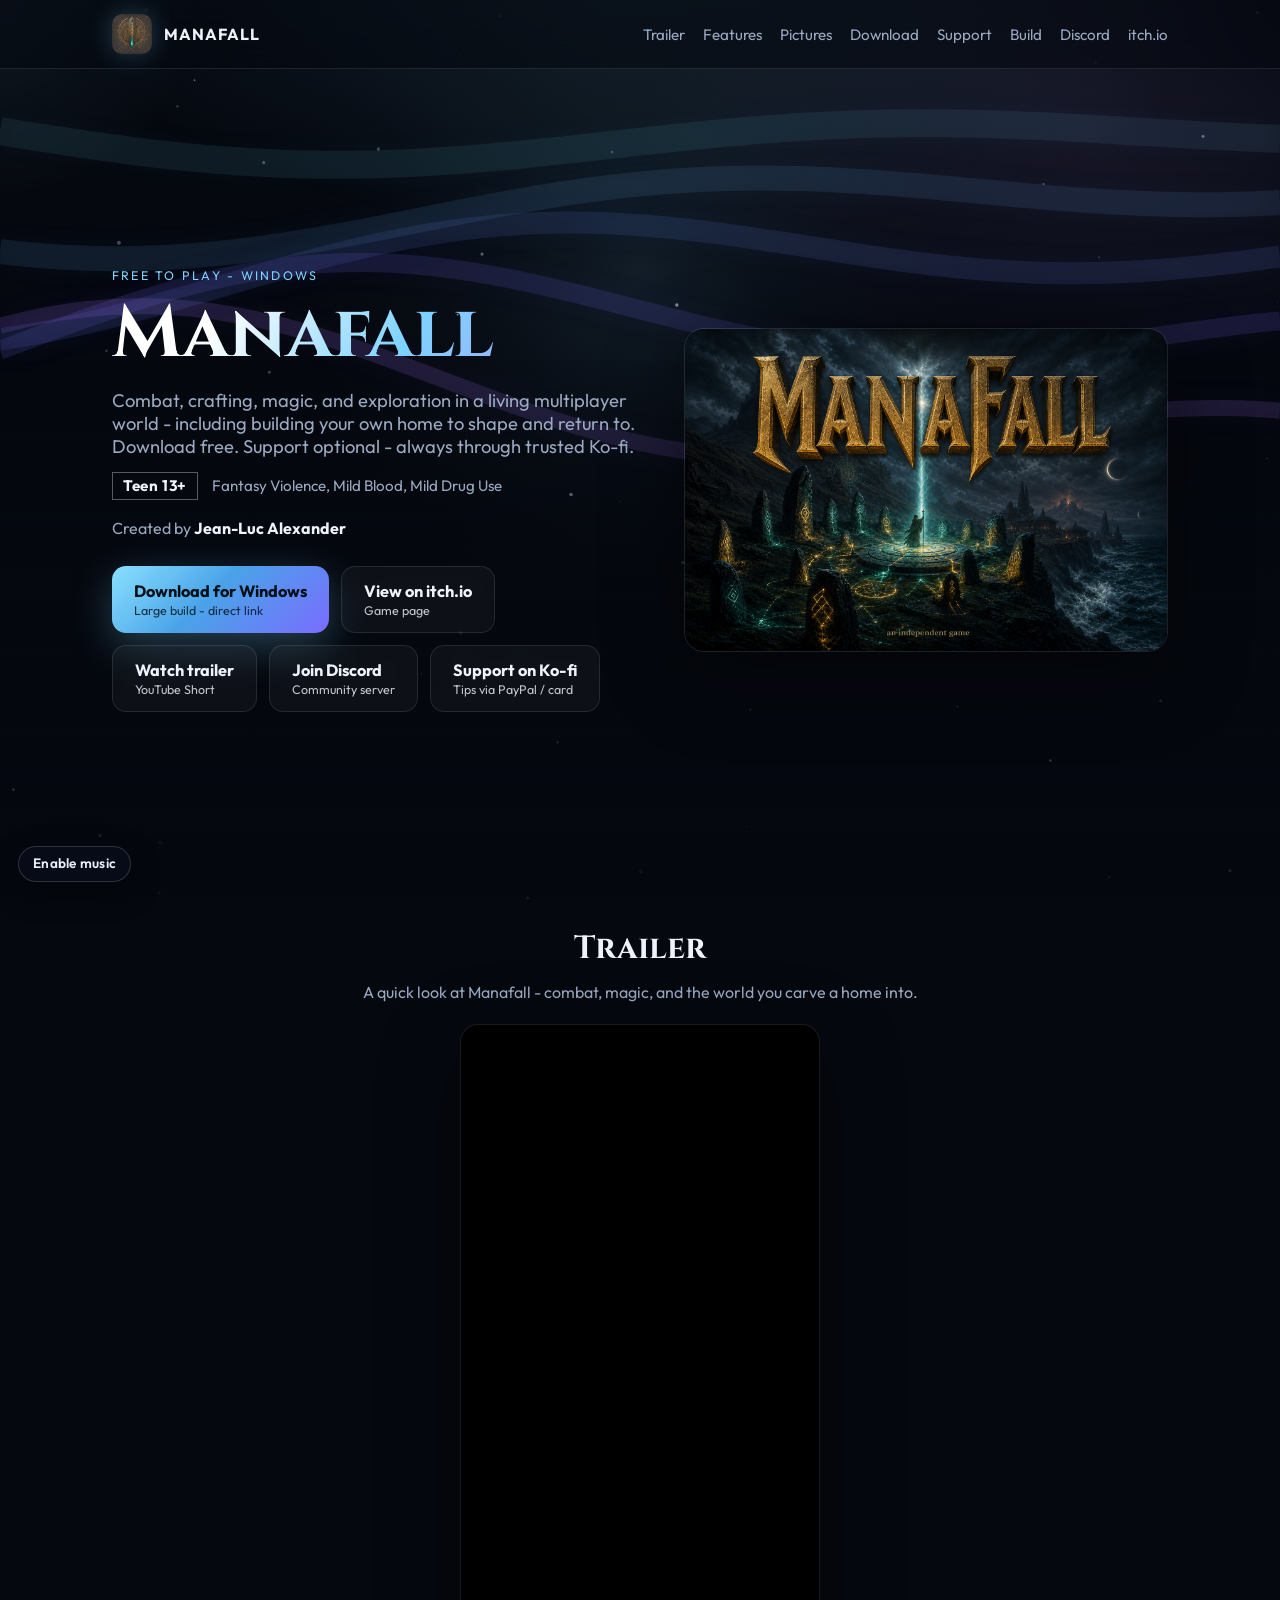
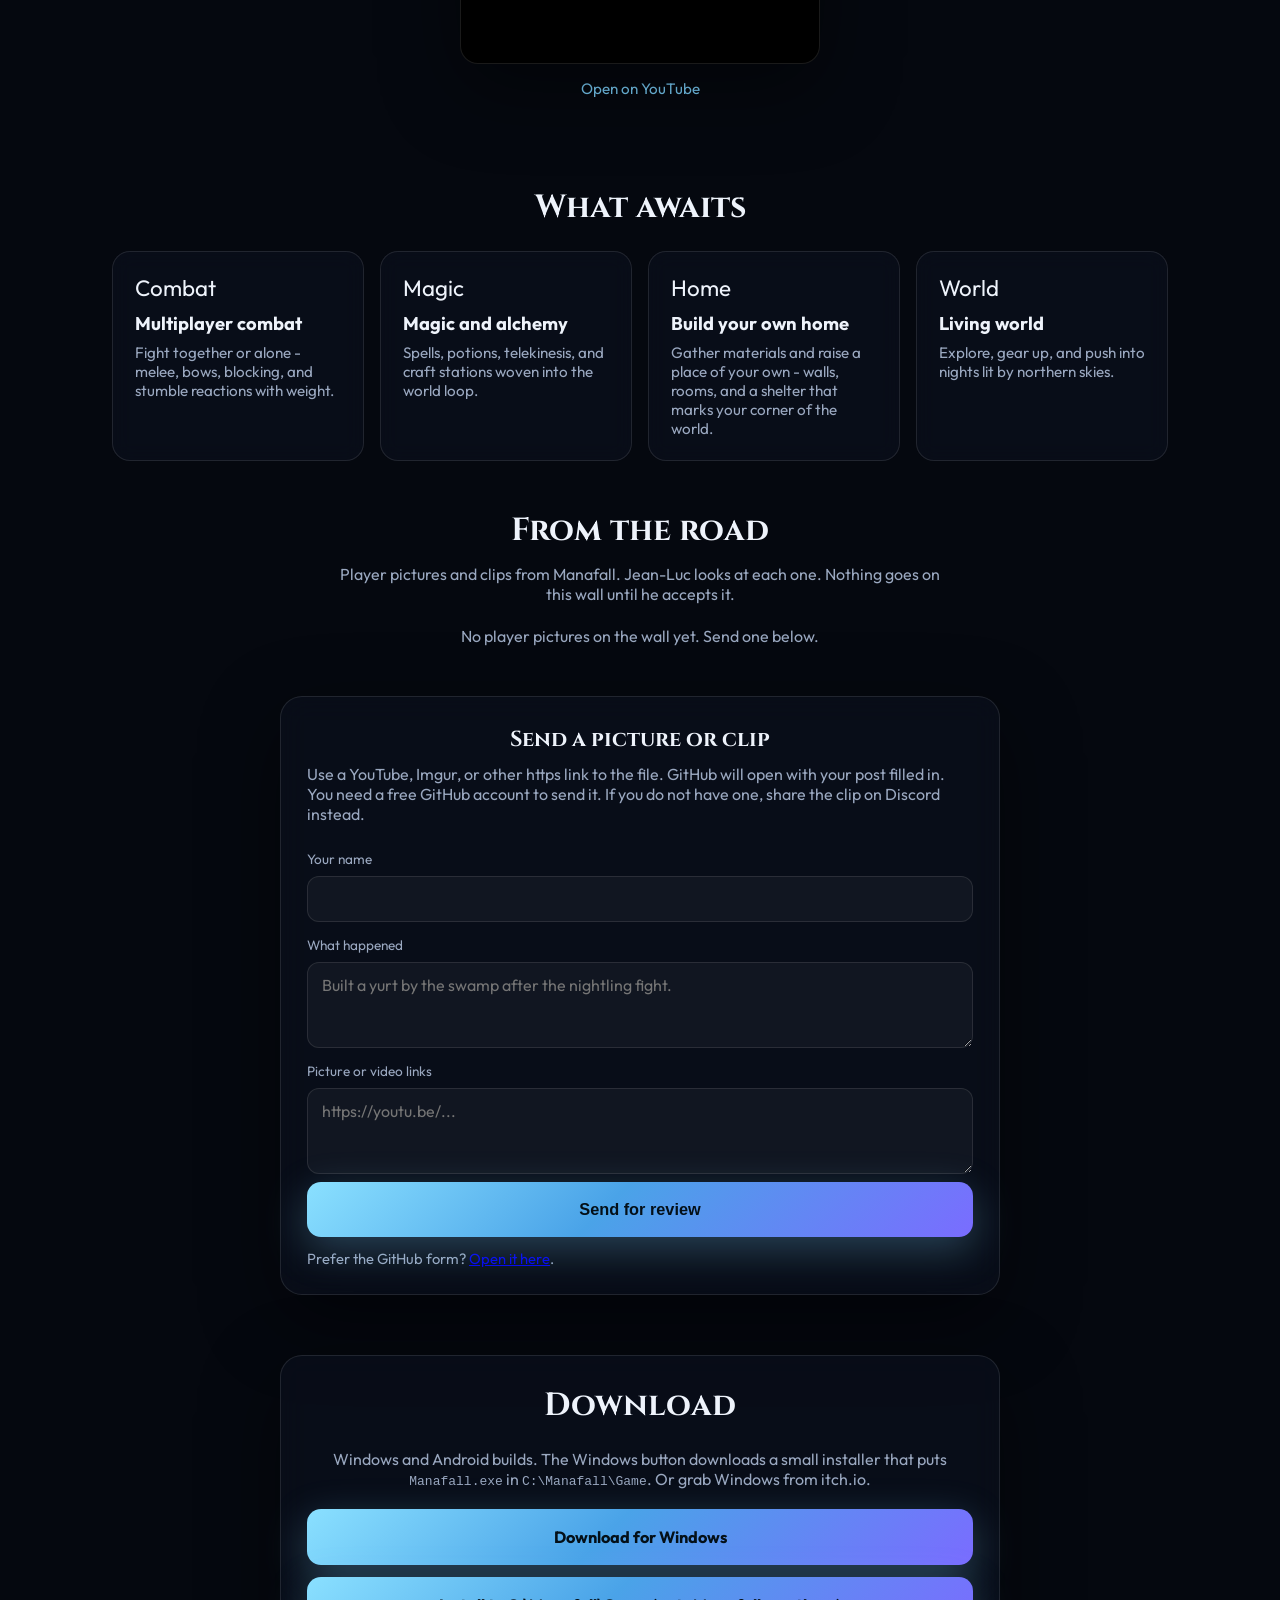
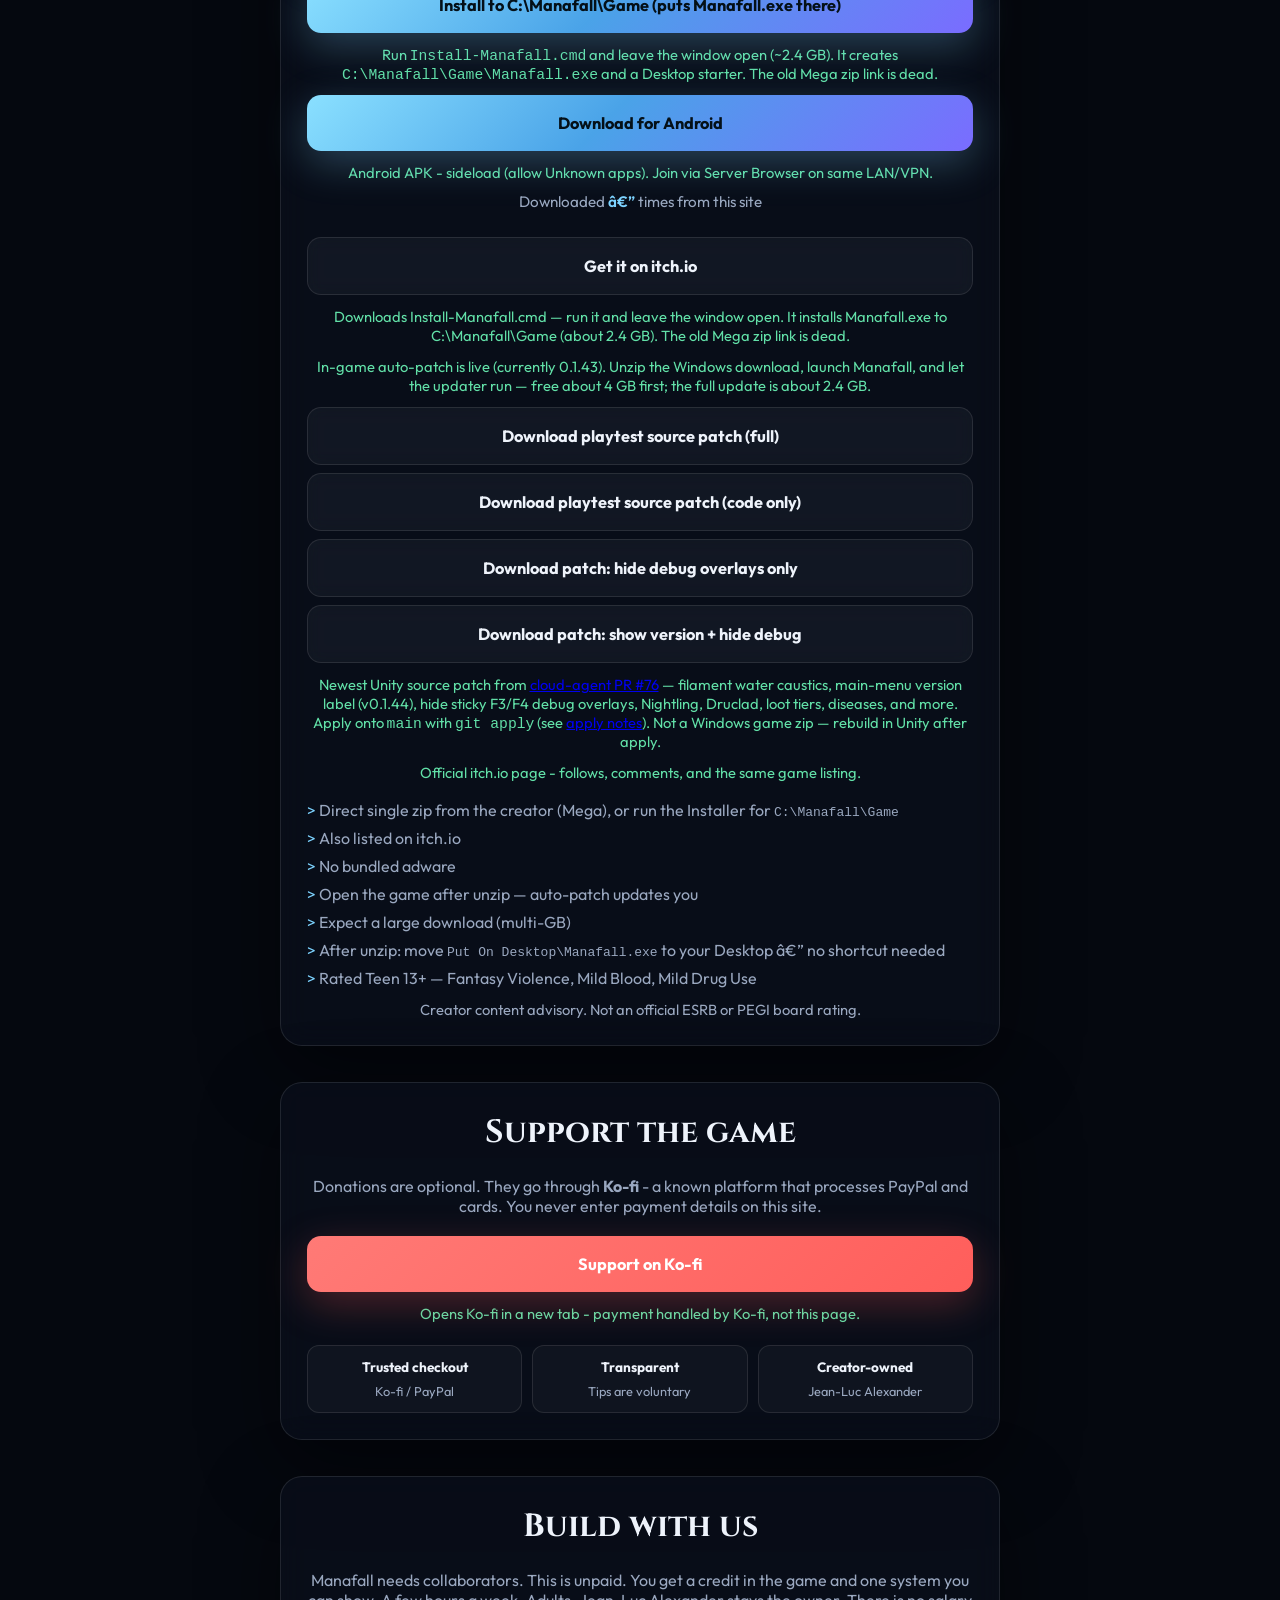
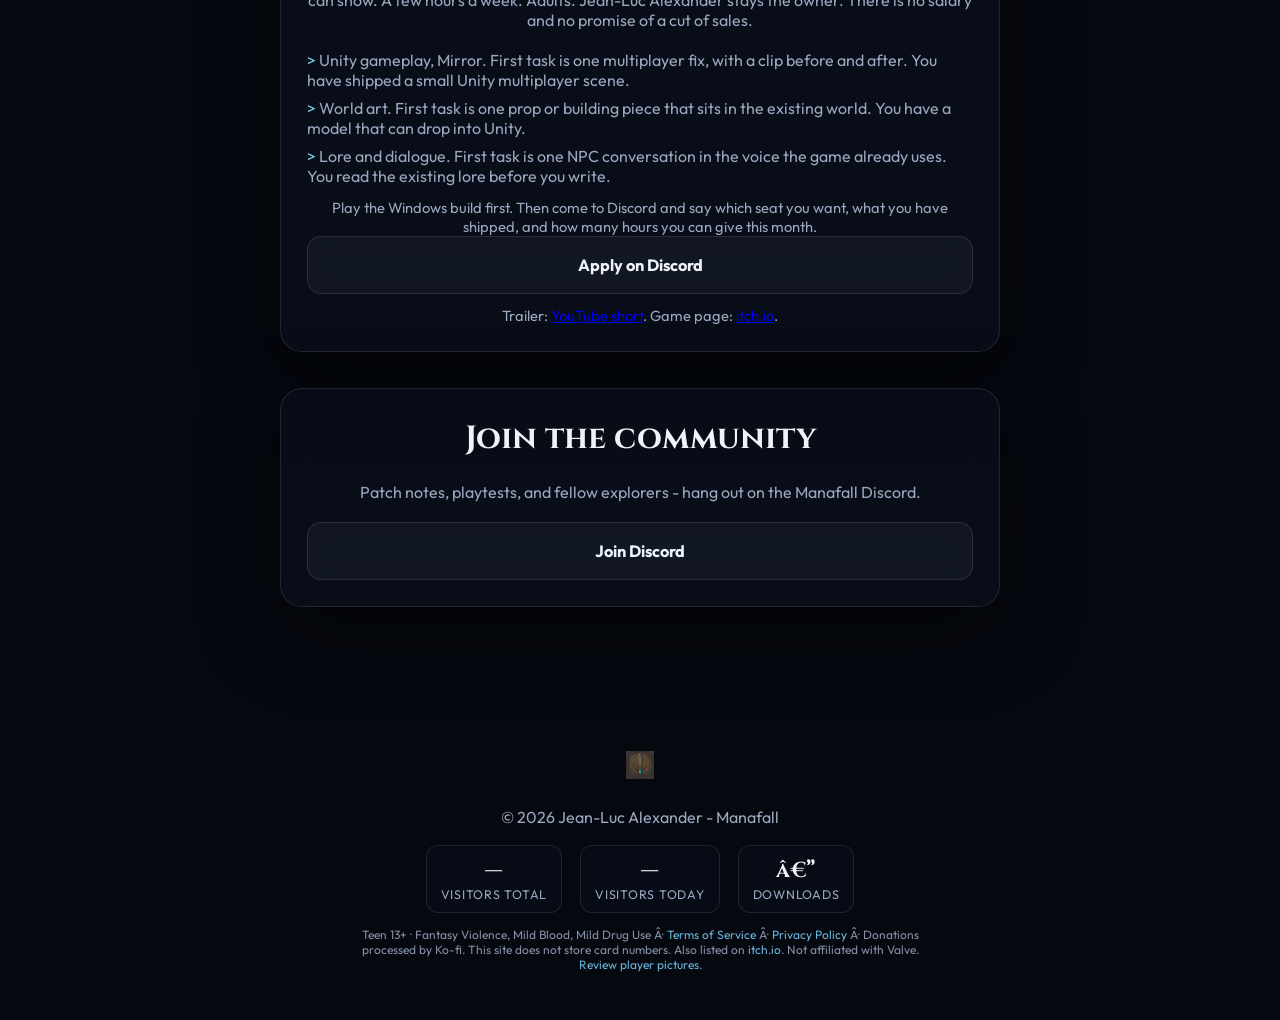
==== index.html @ 84b1c7e9 "Replace dead Mega Windows download with Install-Manafall.cmd. The Mega zip returns "File cannot be a" ====
﻿<!DOCTYPE html>
<html lang="en">
<head>
  <meta charset="utf-8" />
  <meta name="viewport" content="width=device-width, initial-scale=1" />
  <title>Manafall - Free Download</title>
  <meta name="description" content="Download Manafall by Jean-Luc Alexander. Build your own home, craft, cast magic, and explore a living multiplayer world. Free Windows build. Optional support via Ko-fi." />
  <link rel="icon" href="assets/icon.png" />
  <link rel="preconnect" href="https://fonts.googleapis.com" />
  <link rel="preconnect" href="https://fonts.gstatic.com" crossorigin />
  <link href="https://fonts.googleapis.com/css2?family=Cinzel:wght@500;700&family=Outfit:wght@300;400;600;700&display=swap" rel="stylesheet" />
  <link rel="stylesheet" href="styles.css" />
</head>
<body>
  <button type="button" class="music-toggle" id="musicToggle" aria-pressed="false">Enable music</button>
  <canvas id="aurora" aria-hidden="true"></canvas>
  <div class="vignette" aria-hidden="true"></div>
  <div class="cursor-glow" id="cursorGlow" aria-hidden="true"></div>

  <header class="nav">
    <div class="nav-inner">
      <a class="brand" href="#top">
        <img src="assets/symbol.png" alt="" width="40" height="40" />
        <span>MANAFALL</span>
      </a>
      <nav class="links">
        <a href="#trailer">Trailer</a>
        <a href="#features">Features</a>
        <a href="#from-the-road">Pictures</a>
        <a href="#download">Download</a>
        <a href="#support">Support</a>
        <a href="#build">Build</a>
        <a id="discordNav" href="https://discord.gg/CH8GjWaDnx" target="_blank" rel="noopener noreferrer">Discord</a>
        <a id="itchNav" href="https://orangejuice90.itch.io/manafall" target="_blank" rel="noopener noreferrer">itch.io</a>
      </nav>
    </div>
  </header>

  <main id="top">
    <section class="hero">
      <div class="hero-copy reveal">
        <p class="eyebrow">Free to play - Windows</p>
        <h1>Manafall</h1>
        <p class="lede">Combat, crafting, magic, and exploration in a living multiplayer world - including building your own home to shape and return to. Download free. Support optional - always through trusted Ko-fi.</p>
        <p class="age-rating" id="ageRatingHero" aria-label="Age rating">
          <span class="age-mark" id="ageMark">Teen 13+</span>
          <span class="age-desc" id="ageDesc">Fantasy Violence, Mild Blood, Mild Drug Use</span>
        </p>
        <p class="by">Created by <strong>Jean-Luc Alexander</strong></p>
        <div class="hero-cta">
          <a class="btn primary" id="downloadBtnTop" href="#download">
            <span>Download for Windows</span>
            <small>Large build - direct link</small>
          </a>
          <a class="btn ghost" id="itchBtnTop" href="https://orangejuice90.itch.io/manafall" target="_blank" rel="noopener noreferrer">
            <span>View on itch.io</span>
            <small>Game page</small>
          </a>
          <a class="btn ghost" href="#trailer">
            <span>Watch trailer</span>
            <small>YouTube Short</small>
          </a>
          <a class="btn ghost" id="discordBtnTop" href="https://discord.gg/CH8GjWaDnx" target="_blank" rel="noopener noreferrer">
            <span>Join Discord</span>
            <small>Community server</small>
          </a>
          <a class="btn ghost" id="kofiBtnTop" href="#support">
            <span>Support on Ko-fi</span>
            <small>Tips via PayPal / card</small>
          </a>
        </div>
      </div>
      <div class="hero-art reveal delay">
        <div class="frame" id="heroFrame">
          <img src="assets/splash.png" alt="Manafall splash art" />
          <div class="frame-shine"></div>
        </div>
      </div>
    </section>


    <section id="trailer" class="trailer reveal">
      <h2>Trailer</h2>
      <p class="trailer-copy">A quick look at Manafall - combat, magic, and the world you carve a home into.</p>
      <div class="trailer-frame">
        <iframe
          id="trailerEmbed"
          title="Manafall trailer"
          src="https://www.youtube.com/embed/TudrqM7-3_A?enablejsapi=1&rel=0&playsinline=1"
          allow="accelerometer; autoplay; clipboard-write; encrypted-media; gyroscope; picture-in-picture; web-share"
          allowfullscreen
          loading="lazy"
          referrerpolicy="strict-origin-when-cross-origin"
        ></iframe>
      </div>
      <p class="trailer-link">
        <a id="trailerWatchLink" href="https://youtube.com/shorts/TudrqM7-3_A" target="_blank" rel="noopener noreferrer">Open on YouTube</a>
      </p>
    </section>

    <section id="features" class="features">
      <h2 class="reveal">What awaits</h2>
      <div class="feature-grid">
        <article class="card reveal">
          <div class="icon">Combat</div>
          <h3>Multiplayer combat</h3>
          <p>Fight together or alone - melee, bows, blocking, and stumble reactions with weight.</p>
        </article>
        <article class="card reveal delay">
          <div class="icon">Magic</div>
          <h3>Magic and alchemy</h3>
          <p>Spells, potions, telekinesis, and craft stations woven into the world loop.</p>
        </article>
        <article class="card reveal delay">
          <div class="icon">Home</div>
          <h3>Build your own home</h3>
          <p>Gather materials and raise a place of your own - walls, rooms, and a shelter that marks your corner of the world.</p>
        </article>
        <article class="card reveal delay">
          <div class="icon">World</div>
          <h3>Living world</h3>
          <p>Explore, gear up, and push into nights lit by northern skies.</p>
        </article>
      </div>
    </section>

    <section id="from-the-road" class="gallery-section">
      <h2 class="reveal">From the road</h2>
      <p class="gallery-lead reveal">Player pictures and clips from Manafall. Jean-Luc looks at each one. Nothing goes on this wall until he accepts it.</p>
      <p class="gallery-empty reveal" id="galleryEmpty">No player pictures on the wall yet. Send one below.</p>
      <div class="gallery-grid" id="galleryGrid"></div>

      <div class="panel-inner gallery-submit reveal">
        <h3>Send a picture or clip</h3>
        <p class="panel-copy">Use a YouTube, Imgur, or other https link to the file. GitHub will open with your post filled in. You need a free GitHub account to send it. If you do not have one, share the clip on Discord instead.</p>
        <form id="galleryForm" class="gallery-form">
          <label class="gallery-label" for="galleryName">Your name</label>
          <input id="galleryName" name="name" type="text" maxlength="80" required autocomplete="nickname" />
          <label class="gallery-label" for="galleryCaption">What happened</label>
          <textarea id="galleryCaption" name="caption" rows="3" maxlength="500" required placeholder="Built a yurt by the swamp after the nightling fight."></textarea>
          <label class="gallery-label" for="galleryLinks">Picture or video links</label>
          <textarea id="galleryLinks" name="links" rows="3" required placeholder="https://youtu.be/..."></textarea>
          <button type="submit" class="btn primary wide"><span>Send for review</span></button>
        </form>
        <p class="note" id="galleryFormStatus"></p>
        <p class="note">Prefer the GitHub form? <a id="galleryTemplateLink" href="https://github.com/Jla1190/manafall-website/issues/new?template=from-the-road.yml" target="_blank" rel="noopener noreferrer">Open it here</a>.</p>
      </div>
    </section>

    <section id="download" class="panel reveal">
      <div class="panel-inner">
        <h2>Download</h2>
        <p class="panel-copy">Windows and Android builds. The Windows button downloads a small installer that puts <code>Manafall.exe</code> in <code>C:\Manafall\Game</code>. Or grab Windows from itch.io.</p>
        <a class="btn primary wide" id="downloadBtn" href="files/Install-Manafall.cmd" download>
          <span id="downloadLabel">Download for Windows</span>
        </a>
        <a class="btn primary wide" id="installBtn" href="files/Install-Manafall.cmd" style="margin-top:0.75rem" download>
          <span id="installLabel">Install to C:\Manafall\Game (puts Manafall.exe there)</span>
        </a>
        <p class="note ready" id="installNote">Run <code>Install-Manafall.cmd</code> and leave the window open (~2.4 GB). It creates <code>C:\Manafall\Game\Manafall.exe</code> and a Desktop starter. The old Mega zip link is dead.</p>
        <a class="btn primary wide" id="androidDownloadBtn" href="#" aria-disabled="true" style="margin-top:0.75rem">
          <span id="androidDownloadLabel">Download for Android</span>
        </a>
        <p class="note" id="androidDownloadNote">Android APK (sideload). Allow Unknown apps.</p>

        <p class="stat-inline" id="downloadCountLine">Downloaded <strong id="statDownloadsInline">â€”</strong> times from this site</p>
        <a class="btn ghost wide" id="itchBtn" href="https://orangejuice90.itch.io/manafall" target="_blank" rel="noopener noreferrer">
          <span>Get it on itch.io</span>
        </a>
        <p class="note" id="downloadNote">Download link appears here once the build is uploaded to secure hosting.</p>
        <p class="note ready" id="updateFixNote">In-game auto-patch is live (currently 0.1.43). Unzip the Windows download, launch Manafall, and let the updater run — free about 4 GB first; the full update is about 2.4 GB.</p>
        <a class="btn ghost wide" id="playtestPatchBtn" href="files/manafall_cloud_agent_full.patch" style="margin-top:0.75rem" download>
          <span id="playtestPatchLabel">Download playtest source patch (full)</span>
        </a>
        <a class="btn ghost wide" id="playtestPatchCodeBtn" href="files/manafall_cloud_agent_code.patch" style="margin-top:0.5rem" download>
          <span id="playtestPatchCodeLabel">Download playtest source patch (code only)</span>
        </a>
        <a class="btn ghost wide" id="playtestPatchHideDebugBtn" href="files/manafall_hide_debug_overlays.patch" style="margin-top:0.5rem" download>
          <span id="playtestPatchHideDebugLabel">Download patch: hide debug overlays only</span>
        </a>
        <a class="btn ghost wide" id="playtestPatchVersionBtn" href="files/manafall_version_label_and_hide_debug.patch" style="margin-top:0.5rem" download>
          <span id="playtestPatchVersionLabel">Download patch: show version + hide debug</span>
        </a>
        <p class="note ready" id="playtestPatchNote">Newest Unity source patch from cloud-agent PR #76 — filament water caustics, main-menu version label (v0.1.44), hide sticky F3/F4 debug overlays, Nightling, Druclad, loot tiers, diseases, and more. Apply onto <code>main</code> with <code>git apply</code> (see apply notes). Not a Windows game zip — rebuild in Unity after apply.</p>
        <p class="note" id="itchNote">Official itch.io page - follows, comments, and the same game listing.</p>
        <ul class="checklist">
          <li>Direct single zip from the creator (Mega), or run the Installer for <code>C:\Manafall\Game</code></li>
          <li>Also listed on itch.io</li>
          <li>No bundled adware</li>
          <li>Open the game after unzip — auto-patch updates you</li>
          <li>Expect a large download (multi-GB)</li>
          <li>After unzip: move <code>Put On Desktop\Manafall.exe</code> to your Desktop â€” no shortcut needed</li>
          <li id="ageRatingDownload">Rated Teen (13+) â€” Fantasy Violence, Mild Blood, Mild Drug Use</li>
        </ul>
        <p class="note" id="ageNote">Creator content advisory. Not an official ESRB or PEGI board rating.</p>
      </div>
    </section>

    <section id="support" class="panel reveal">
      <div class="panel-inner">
        <h2>Support the game</h2>
        <p class="panel-copy">Donations are optional. They go through <strong>Ko-fi</strong> - a known platform that processes PayPal and cards. You never enter payment details on this site.</p>
        <a class="btn kofi wide" id="kofiBtn" href="#" target="_blank" rel="noopener noreferrer" aria-disabled="true">
          <span>Support on Ko-fi</span>
        </a>
        <p class="note" id="kofiNote">Ko-fi link will appear after your page is created.</p>
        <div class="trust-row">
          <div><strong>Trusted checkout</strong><span>Ko-fi / PayPal</span></div>
          <div><strong>Transparent</strong><span>Tips are voluntary</span></div>
          <div><strong>Creator-owned</strong><span>Jean-Luc Alexander</span></div>
        </div>
      </div>
    </section>

    <section id="build" class="panel reveal">
      <div class="panel-inner">
        <h2>Build with us</h2>
        <p class="panel-copy">Manafall needs collaborators. This is unpaid. You get a credit in the game and one system you can show. A few hours a week. Adults. Jean-Luc Alexander stays the owner. There is no salary and no promise of a cut of sales.</p>
        <ul class="checklist">
          <li>Unity gameplay, Mirror. First task is one multiplayer fix, with a clip before and after. You have shipped a small Unity multiplayer scene.</li>
          <li>World art. First task is one prop or building piece that sits in the existing world. You have a model that can drop into Unity.</li>
          <li>Lore and dialogue. First task is one NPC conversation in the voice the game already uses. You read the existing lore before you write.</li>
        </ul>
        <p class="note">Play the Windows build first. Then come to Discord and say which seat you want, what you have shipped, and how many hours you can give this month.</p>
        <a class="btn ghost wide" id="buildDiscordBtn" href="https://discord.gg/CH8GjWaDnx" target="_blank" rel="noopener noreferrer">
          <span>Apply on Discord</span>
        </a>
        <p class="note">Trailer: <a href="https://youtube.com/shorts/TudrqM7-3_A" target="_blank" rel="noopener noreferrer">YouTube short</a>. Game page: <a id="buildItchLink" href="https://orangejuice90.itch.io/manafall" target="_blank" rel="noopener noreferrer">itch.io</a>.</p>
      </div>
    </section>

    <section id="community" class="panel reveal">
      <div class="panel-inner">
        <h2>Join the community</h2>
        <p class="panel-copy">Patch notes, playtests, and fellow explorers - hang out on the Manafall Discord.</p>
        <a class="btn ghost wide" id="discordBtn" href="https://discord.gg/CH8GjWaDnx" target="_blank" rel="noopener noreferrer">
          <span>Join Discord</span>
        </a>
      </div>
    </section>
  </main>

  <footer>
    <img src="assets/symbol.png" alt="" width="28" height="28" />
    <p>&copy; <span id="year"></span> Jean-Luc Alexander - Manafall</p>
    <div class="site-stats" aria-label="Site visitors and downloads">
      <div class="site-stat">
        <strong id="statVisitsTotal">â€”</strong>
        <span>visitors total</span>
      </div>
      <div class="site-stat">
        <strong id="statVisitsToday">â€”</strong>
        <span>visitors today</span>
      </div>
      <div class="site-stat">
        <strong id="statDownloads">â€”</strong>
        <span>downloads</span>
      </div>
    </div>
    <p class="fine"><span id="ageFooter">Teen 13+ Â· Fantasy Violence, Mild Blood, Mild Drug Use</span> Â· <a href="terms.html">Terms of Service</a> Â· <a href="privacy.html">Privacy Policy</a> Â· Donations processed by Ko-fi. This site does not store card numbers. Also listed on <a id="itchFooter" href="https://orangejuice90.itch.io/manafall" target="_blank" rel="noopener noreferrer">itch.io</a>. Not affiliated with Valve. <a href="review.html">Review player pictures</a>.</p>
  </footer>

  <script src="config.js"></script>
  <script src="aurora.js"></script>
  <script src="site.js"></script>
  <script src="counters.js"></script>
  <script src="gallery.js"></script>
  <script src="music.js?v=2"></script>
  <script src="trailer-audio.js"></script>
</body>
</html>
---- styles.css ----
:root {
  --bg: #05080f;
  --text: #eef3fb;
  --muted: #9aa8c0;
  --ice: #7dd3ff;
  --violet: #b794ff;
  --kofi: #ff5e5b;
  --line: rgba(255,255,255,.10);
  --panel: rgba(10,16,28,.72);
  --ok: #62e0a8;
  --shadow: 0 24px 80px rgba(0,0,0,.45);
  --font: "Outfit", system-ui, sans-serif;
  --display: "Cinzel", Georgia, serif;
}
* { box-sizing: border-box; }
html { scroll-behavior: smooth; }
body {
  margin: 0;
  font-family: var(--font);
  color: var(--text);
  background: var(--bg);
  min-height: 100vh;
  overflow-x: hidden;
}
#aurora {
  position: fixed; inset: 0; width: 100%; height: 100%;
  z-index: -2; display: block;
}
.vignette {
  position: fixed; inset: 0; z-index: -1; pointer-events: none;
  background:
    radial-gradient(1200px 600px at 50% -10%, rgba(125,211,255,.14), transparent 55%),
    radial-gradient(900px 500px at 85% 15%, rgba(183,148,255,.10), transparent 50%),
    linear-gradient(180deg, transparent 40%, rgba(5,8,15,.85) 100%);
}
.cursor-glow {
  position: fixed; width: 420px; height: 420px; border-radius: 50%;
  pointer-events: none; z-index: -1; opacity: .35;
  background: radial-gradient(circle, rgba(125,211,255,.22), transparent 65%);
  transform: translate(-50%, -50%);
  mix-blend-mode: screen;
}
.nav {
  position: sticky; top: 0; z-index: 20;
  backdrop-filter: blur(16px);
  background: rgba(5,8,15,.55);
  border-bottom: 1px solid var(--line);
}
.nav-inner {
  max-width: 1100px; margin: 0 auto;
  display: flex; align-items: center; justify-content: space-between;
  padding: 14px 22px;
}
.brand {
  display: flex; align-items: center; gap: 12px;
  color: var(--text); text-decoration: none; font-weight: 700;
  letter-spacing: .06em;
}
.brand img { border-radius: 10px; box-shadow: 0 0 24px rgba(125,211,255,.25); }
.links { display: flex; gap: 18px; }
.links a {
  color: var(--muted); text-decoration: none; font-size: .95rem;
  transition: color .2s ease;
}
.links a:hover { color: var(--ice); }

main { max-width: 1100px; margin: 0 auto; padding: 28px 22px 80px; }

.hero {
  display: grid; grid-template-columns: 1.05fr .95fr; gap: 36px;
  align-items: center; min-height: calc(100vh - 90px);
  padding: 24px 0 48px;
}
.eyebrow {
  text-transform: uppercase; letter-spacing: .18em; font-size: .78rem;
  color: var(--ice); margin: 0 0 12px;
}
h1 {
  font-family: var(--display);
  font-size: clamp(2.8rem, 7vw, 4.6rem);
  margin: 0 0 16px; line-height: 1.05;
  background: linear-gradient(120deg, #fff 20%, var(--ice) 55%, var(--violet) 100%);
  -webkit-background-clip: text; background-clip: text; color: transparent;
}
.lede { font-size: 1.15rem; color: var(--muted); max-width: 34rem; margin: 0 0 14px; }
.age-rating {
  display: flex;
  flex-wrap: wrap;
  align-items: baseline;
  gap: 10px 14px;
  margin: 0 0 18px;
  color: var(--muted);
  font-size: .95rem;
}
.age-mark {
  display: inline-block;
  font-weight: 700;
  letter-spacing: .04em;
  color: var(--text);
  border: 1px solid rgba(238, 243, 251, .35);
  padding: 4px 10px;
  line-height: 1.2;
}
.age-desc { color: var(--muted); }
.by { color: var(--muted); margin: 0 0 28px; }
.by strong { color: var(--text); }
.hero-cta { display: flex; flex-wrap: wrap; gap: 12px; }

.btn {
  position: relative; display: inline-flex; flex-direction: column;
  align-items: flex-start; justify-content: center;
  gap: 2px; padding: 14px 22px; border-radius: 14px;
  text-decoration: none; color: var(--text); font-weight: 700;
  border: 1px solid var(--line);
  transition: transform .18s ease, box-shadow .18s ease, filter .18s ease;
}
.btn span { font-size: 1.02rem; }
.btn small { font-weight: 400; opacity: .8; font-size: .78rem; }
.btn:hover { transform: translateY(-2px); }
.btn.primary {
  background: linear-gradient(135deg, #8ae0ff, #4aa3e8 45%, #7a6cff);
  color: #041018; border: none;
  box-shadow: 0 12px 40px rgba(125,211,255,.28);
}
.btn.ghost {
  background: rgba(255,255,255,.04);
  backdrop-filter: blur(8px);
}
.btn.ghost:hover { border-color: rgba(125,211,255,.45); }
.btn.kofi {
  background: linear-gradient(135deg, #ff7a76, #ff5e5b);
  color: #fff; border: none;
  box-shadow: 0 12px 40px rgba(255,94,91,.28);
}
.btn.wide { width: 100%; align-items: center; text-align: center; padding: 18px 22px; }
.btn[aria-disabled="true"] {
  opacity: .45; pointer-events: none; filter: grayscale(.2);
  box-shadow: none !important;
}

.hero-art { perspective: 1000px; }
.frame {
  position: relative; border-radius: 20px; overflow: hidden;
  border: 1px solid var(--line); box-shadow: var(--shadow);
  transform-style: preserve-3d; transition: transform .15s ease-out;
}
.frame img { display: block; width: 100%; height: auto; }
.frame-shine {
  position: absolute; inset: 0; pointer-events: none;
  background: linear-gradient(120deg, transparent 30%, rgba(255,255,255,.18) 48%, transparent 62%);
  transform: translateX(-120%);
  animation: shine 5.5s ease-in-out infinite;
}
@keyframes shine {
  0%, 60% { transform: translateX(-120%); }
  80%, 100% { transform: translateX(120%); }
}

.features { padding: 40px 0 20px; }
.features h2, .panel h2 {
  font-family: var(--display); font-size: 2rem; margin: 0 0 22px; text-align: center;
}
.feature-grid {
  display: grid; grid-template-columns: repeat(4, 1fr); gap: 16px;
}
.card {
  background: var(--panel); border: 1px solid var(--line);
  border-radius: 18px; padding: 22px;
  transition: transform .2s ease, border-color .2s ease, box-shadow .2s ease;
  backdrop-filter: blur(10px);
}
.card:hover {
  transform: translateY(-6px);
  border-color: rgba(125,211,255,.35);
  box-shadow: 0 18px 50px rgba(0,0,0,.35);
}
.card .icon { font-size: 1.4rem; margin-bottom: 10px; }
.card h3 { margin: 0 0 8px; font-size: 1.15rem; }
.card p { margin: 0; color: var(--muted); font-size: .95rem; }

.panel { margin: 36px auto; max-width: 720px; }
.panel-inner {
  background: var(--panel); border: 1px solid var(--line);
  border-radius: 22px; padding: 28px 26px 26px;
  box-shadow: var(--shadow); backdrop-filter: blur(14px);
  text-align: center;
}
.panel-copy { color: var(--muted); margin: 0 0 20px; }
.note { color: var(--muted); font-size: .92rem; margin: 12px 0 0; }
.note.ready { color: var(--ok); }
.checklist {
  list-style: none; padding: 0; margin: 18px 0 0;
  color: var(--muted); text-align: left; display: grid; gap: 8px;
}
.checklist li::before { content: "> "; color: var(--ice); }
.trust-row {
  display: grid; grid-template-columns: repeat(3, 1fr); gap: 10px;
  margin-top: 22px;
}
.trust-row div {
  background: rgba(255,255,255,.03); border: 1px solid var(--line);
  border-radius: 12px; padding: 12px 10px;
}
.trust-row strong { display: block; font-size: .85rem; margin-bottom: 4px; }
.trust-row span { color: var(--muted); font-size: .8rem; }

footer {
  text-align: center; padding: 28px 18px 48px; color: var(--muted);
}
footer img { opacity: .9; margin-bottom: 8px; }
.site-stats {
  display: flex;
  flex-wrap: wrap;
  justify-content: center;
  gap: 10px 18px;
  margin: 18px auto 14px;
  max-width: 34rem;
}
.site-stat {
  min-width: 6.5rem;
  padding: 10px 14px;
  border: 1px solid var(--line);
  border-radius: 12px;
  background: rgba(10, 16, 28, 0.55);
  display: grid;
  gap: 2px;
}
.site-stat strong {
  font-family: var(--display);
  font-size: 1.35rem;
  color: var(--text);
  letter-spacing: 0.02em;
}
.site-stat span {
  font-size: 0.78rem;
  text-transform: uppercase;
  letter-spacing: 0.06em;
  color: var(--muted);
}
.stat-inline {
  margin: 10px 0 14px;
  color: var(--muted);
  font-size: 0.95rem;
}
.stat-inline strong {
  color: var(--ice);
  font-weight: 600;
}
.fine { font-size: .75rem; max-width: 36rem; margin: 8px auto 0; opacity: .85; }
.fine a { color: var(--ice); text-decoration: none; }
.fine a:hover { text-decoration: underline; }
#itchBtn { margin-top: 12px; }

.reveal {
  opacity: 0; transform: translateY(22px);
  transition: opacity .7s ease, transform .7s ease;
}
.reveal.visible { opacity: 1; transform: none; }
.reveal.delay { transition-delay: .12s; }

@media (max-width: 900px) {
  .hero { grid-template-columns: 1fr; min-height: auto; }
  .feature-grid, .trust-row { grid-template-columns: 1fr; }
  .links { display: none; }
}


/* Trailer (YouTube Shorts) */
.trailer {
  padding: 20px 0 48px;
  text-align: center;
}
.trailer h2 {
  font-family: var(--display); font-size: 2rem; margin: 0 0 12px;
}
.trailer-copy {
  color: var(--muted); max-width: 36rem; margin: 0 auto 22px;
}
.trailer-frame {
  position: relative;
  width: min(360px, 92vw);
  margin: 0 auto;
  aspect-ratio: 9 / 16;
  border-radius: 18px;
  overflow: hidden;
  border: 1px solid var(--line);
  box-shadow: var(--shadow);
  background: #000;
}
.trailer-frame iframe {
  position: absolute; inset: 0;
  width: 100%; height: 100%;
  border: 0;
}
.trailer-link {
  margin: 14px 0 0;
}
.trailer-link a {
  color: var(--ice); text-decoration: none; font-size: .95rem;
}
.trailer-link a:hover { text-decoration: underline; }

@media (max-width: 1100px) {
  .feature-grid { grid-template-columns: repeat(2, 1fr); }
}


/* Menu-style ambient music control */
.music-toggle {
  position: fixed;
  left: 18px;
  bottom: 18px;
  z-index: 40;
  border: 1px solid rgba(255,255,255,.16);
  background: rgba(8, 14, 26, .78);
  color: #e8eef8;
  font: 600 0.85rem/1 "Outfit", system-ui, sans-serif;
  letter-spacing: 0.02em;
  padding: 10px 14px;
  border-radius: 999px;
  cursor: pointer;
  backdrop-filter: blur(10px);
  box-shadow: 0 10px 30px rgba(0,0,0,.35);
  transition: border-color .2s ease, transform .15s ease, background .2s ease;
}
.music-toggle:hover {
  border-color: rgba(125, 211, 255, .45);
  transform: translateY(-1px);
}
.music-toggle[aria-pressed="true"] {
  background: rgba(20, 40, 60, .85);
  border-color: rgba(125, 211, 255, .35);
}

/* Legal pages (Terms, etc.) */
.legal-page .music-toggle { display: none; }
.legal {
  max-width: 820px;
  margin: 0 auto;
  padding: 36px 22px 40px;
}
.legal h1 {
  font-family: var(--display);
  font-size: clamp(2rem, 4vw, 2.8rem);
  margin: 0 0 12px;
}
.legal-lede { margin: 0 0 8px; color: var(--muted); }
.legal-meta {
  margin: 0 0 28px;
  color: var(--muted);
  font-size: .9rem;
}
.legal-card {
  background: var(--panel);
  border: 1px solid var(--line);
  border-radius: 18px;
  padding: 28px 26px 32px;
  box-shadow: var(--shadow);
}
.legal-card h2 {
  font-family: var(--display);
  font-size: 1.15rem;
  margin: 1.6rem 0 .55rem;
  color: var(--text);
}
.legal-card h2:first-child { margin-top: 0; }
.legal-card p, .legal-card li {
  color: var(--muted);
  line-height: 1.65;
  font-size: 1rem;
}
.legal-card ul {
  margin: .4rem 0 1rem;
  padding-left: 1.2rem;
}
.legal-card a { color: var(--ice); }
.legal-h3 {
  font-family: var(--font);
  font-size: 1rem;
  font-weight: 600;
  margin: 1rem 0 .4rem;
  color: var(--text);
}

.gallery-section {
  padding: 28px 0 12px;
  text-align: center;
}
.gallery-section h2 {
  font-family: var(--display); font-size: 2rem; margin: 0 0 12px;
}
.gallery-lead {
  color: var(--muted); max-width: 38rem; margin: 0 auto 22px;
}
.gallery-empty { color: var(--muted); margin: 0 0 22px; }
.gallery-grid {
  display: grid;
  grid-template-columns: repeat(3, 1fr);
  gap: 16px;
  margin: 0 0 28px;
  text-align: left;
}
.gallery-card {
  background: var(--panel);
  border: 1px solid var(--line);
  border-radius: 18px;
  overflow: hidden;
  backdrop-filter: blur(10px);
}
.gallery-card h3 {
  margin: 14px 16px 6px;
  font-size: 1.05rem;
}
.gallery-card p {
  margin: 0 16px 16px;
  color: var(--muted);
  font-size: .92rem;
}
.gallery-media {
  background: #000;
  min-height: 160px;
}
.gallery-photo {
  display: block;
  width: 100%;
  height: 220px;
  object-fit: cover;
  cursor: zoom-in;
}
.gallery-embed {
  position: relative;
  aspect-ratio: 16 / 9;
  background: #000;
}
.gallery-embed iframe {
  position: absolute; inset: 0; width: 100%; height: 100%; border: 0;
}
.gallery-more {
  display: grid;
  gap: 8px;
  padding: 8px 8px 0;
}
.gallery-link {
  display: inline-block;
  margin: 12px 16px;
  color: var(--ice);
  text-decoration: none;
}
.gallery-link:hover { text-decoration: underline; }
.gallery-submit {
  max-width: 720px;
  margin: 0 auto 12px;
  text-align: left;
}
.gallery-submit h3 {
  font-family: var(--display);
  font-size: 1.35rem;
  margin: 0 0 10px;
  text-align: center;
}
.gallery-form { display: grid; gap: 8px; }
.gallery-label {
  display: block;
  text-align: left;
  font-size: .85rem;
  color: var(--muted);
  margin-top: 6px;
}
.gallery-form input,
.gallery-form textarea,
.review-intro input {
  width: 100%;
  background: rgba(255,255,255,.04);
  border: 1px solid var(--line);
  color: var(--text);
  border-radius: 12px;
  padding: 12px 14px;
  font-family: inherit;
  font-size: 1rem;
}
.gallery-form textarea { resize: vertical; }
.gallery-form input:focus,
.gallery-form textarea:focus,
.review-intro input:focus {
  outline: none;
  border-color: rgba(125,211,255,.45);
}
.gallery-lightbox {
  position: fixed; inset: 0; z-index: 80;
  background: rgba(0,0,0,.86);
  display: flex; align-items: center; justify-content: center;
  padding: 24px;
  cursor: zoom-out;
}
.gallery-lightbox img {
  max-width: min(1100px, 100%);
  max-height: 90vh;
  border-radius: 12px;
  box-shadow: var(--shadow);
}

.review-main { max-width: 900px; margin: 0 auto; padding: 28px 22px 80px; }
.review-intro { text-align: left; }
.review-toolbar {
  display: flex; flex-wrap: wrap; gap: 10px;
  margin: 16px 0 8px;
}
.review-toolbar .btn { flex-direction: row; }
.review-status { min-height: 1.4em; margin: 8px 0 0; color: var(--muted); }
.review-status.ok { color: var(--ok); }
.review-status.bad { color: #ff8d8a; }
.review-list { display: grid; gap: 16px; }
.review-card {
  background: var(--panel);
  border: 1px solid var(--line);
  border-radius: 18px;
  padding: 18px;
  backdrop-filter: blur(10px);
}
.review-card h3 { margin: 0 0 6px; }
.review-meta { color: var(--muted); font-size: .85rem; margin: 0 0 10px; }
.review-media {
  display: grid;
  gap: 10px;
  margin: 12px 0;
}
.review-media img {
  width: 100%;
  max-height: 360px;
  object-fit: contain;
  background: #000;
  border-radius: 12px;
}
.review-media a { color: var(--ice); word-break: break-all; }
.review-actions {
  display: flex; flex-wrap: wrap; gap: 10px;
  margin-top: 12px;
}
.review-actions .btn { flex-direction: row; }
.btn.deny {
  background: linear-gradient(135deg, #ff7a76, #ff5e5b);
  color: #fff; border: none;
}

@media (max-width: 900px) {
  .gallery-grid { grid-template-columns: 1fr; }
}
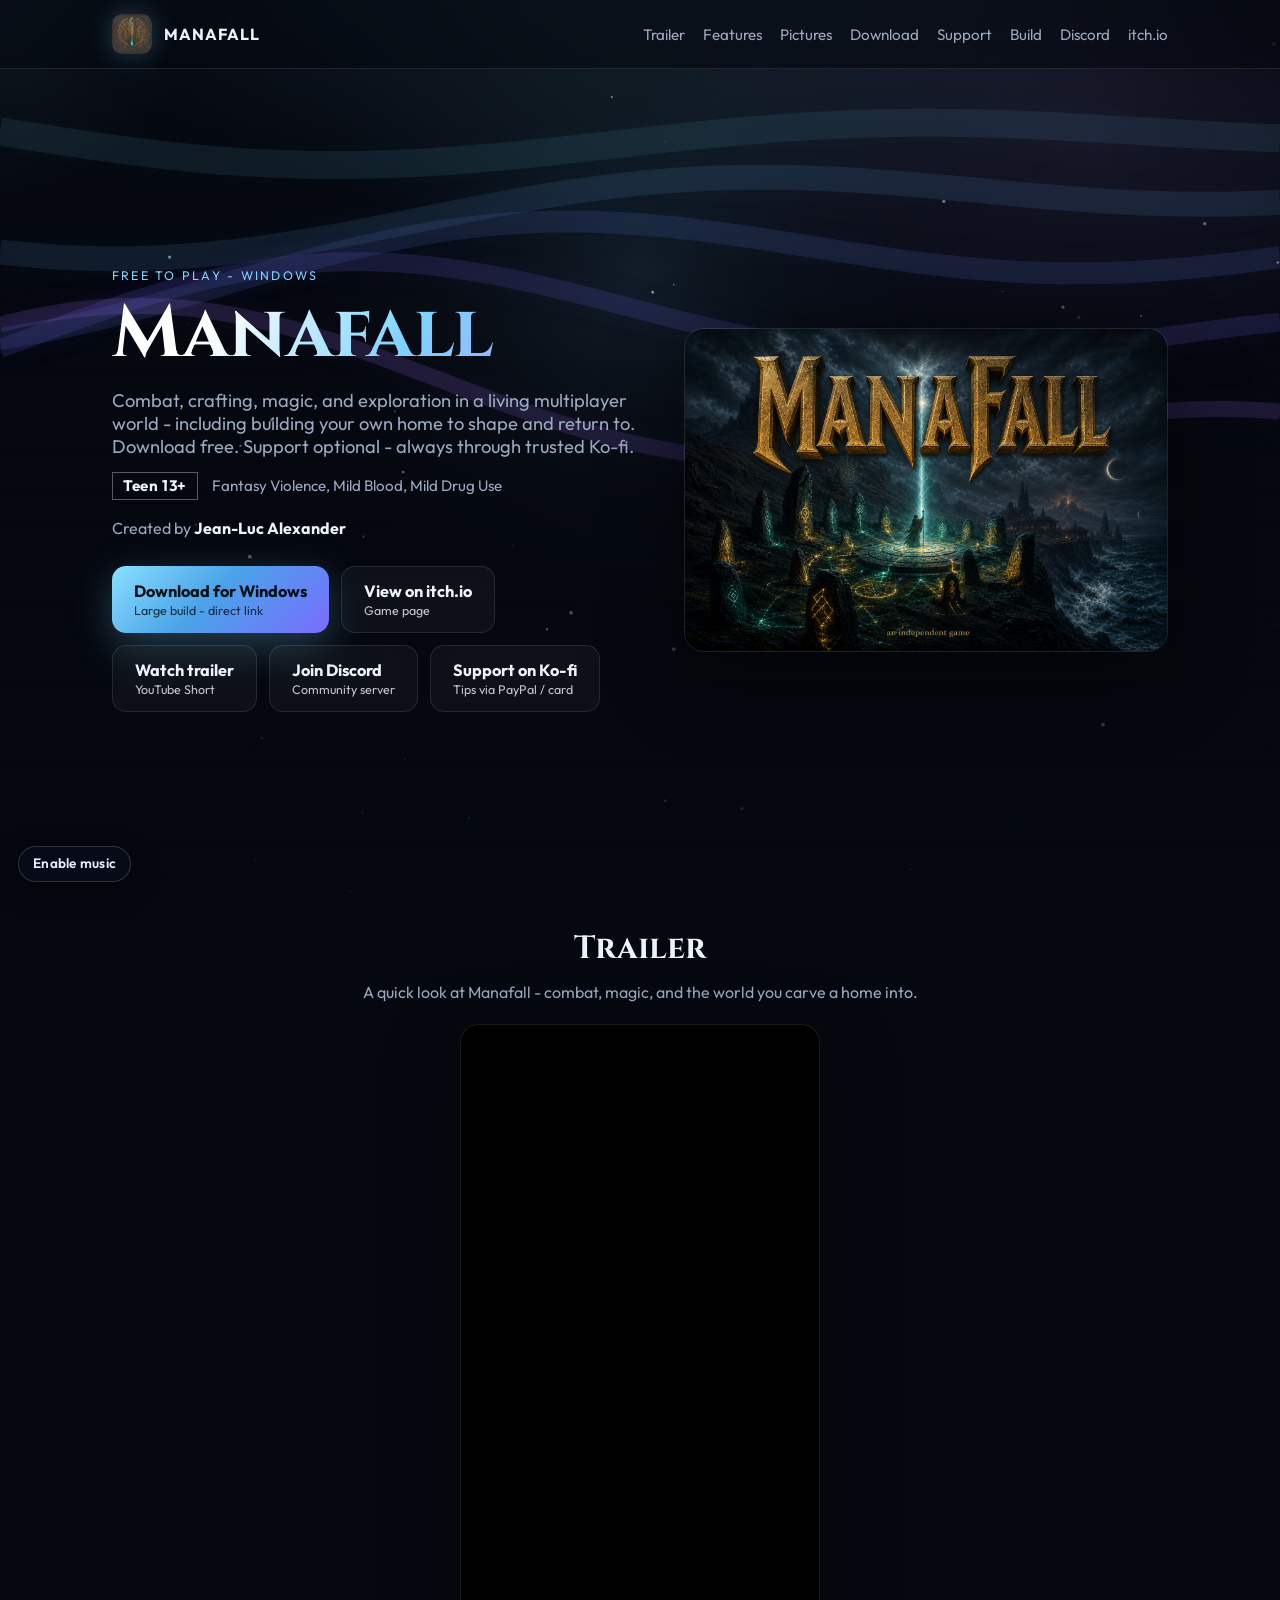
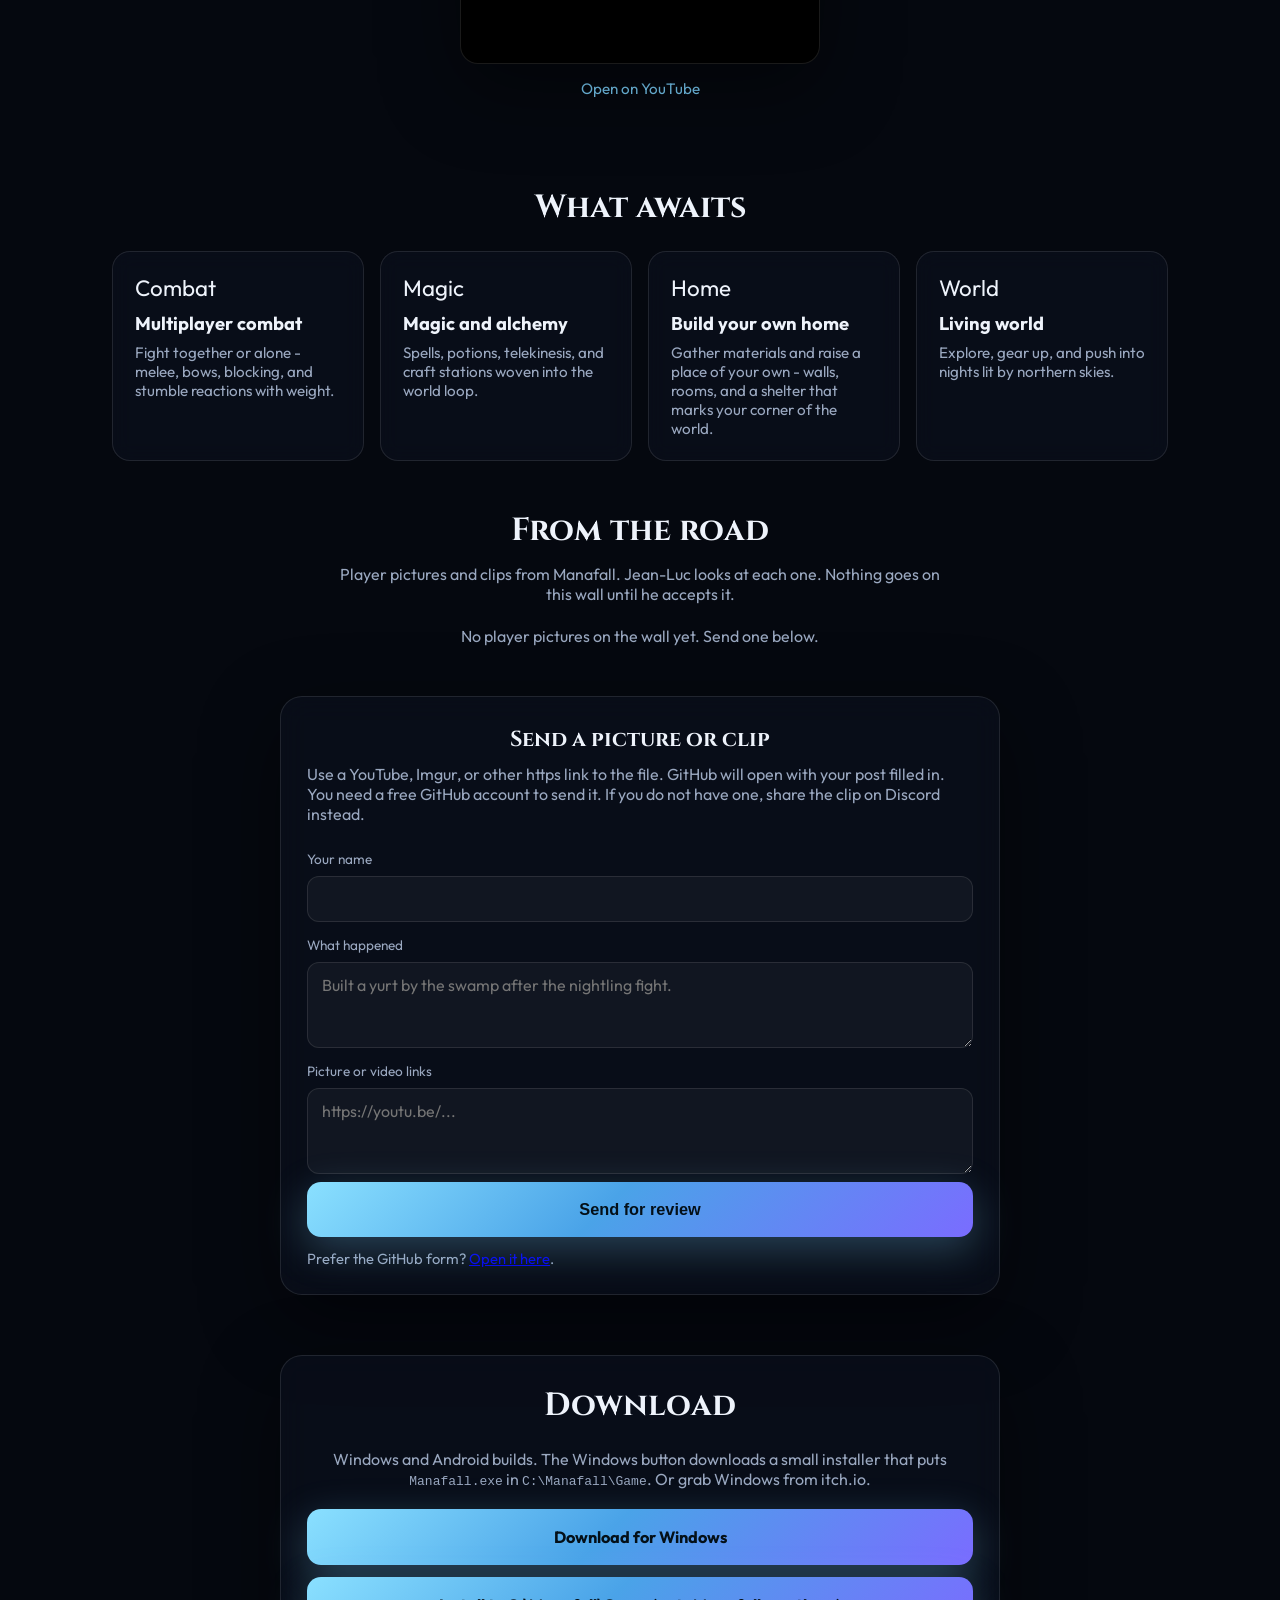
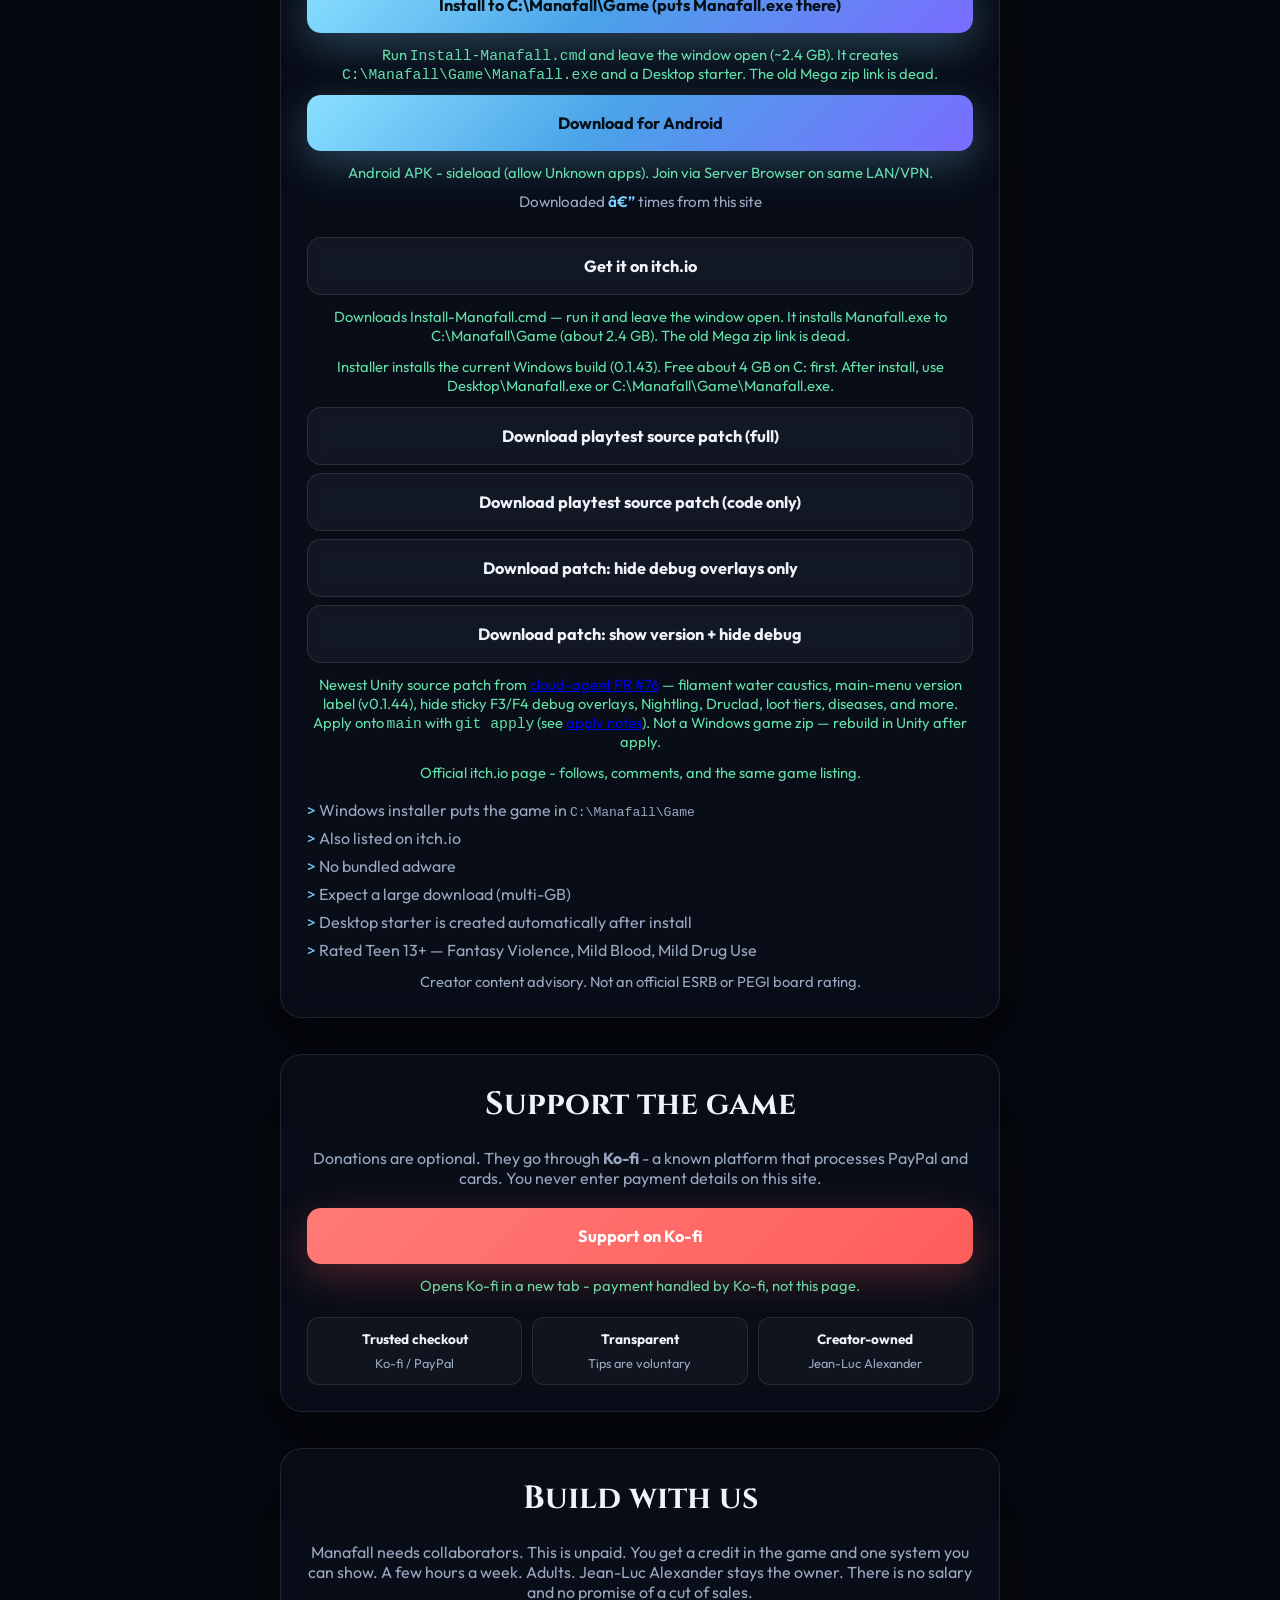
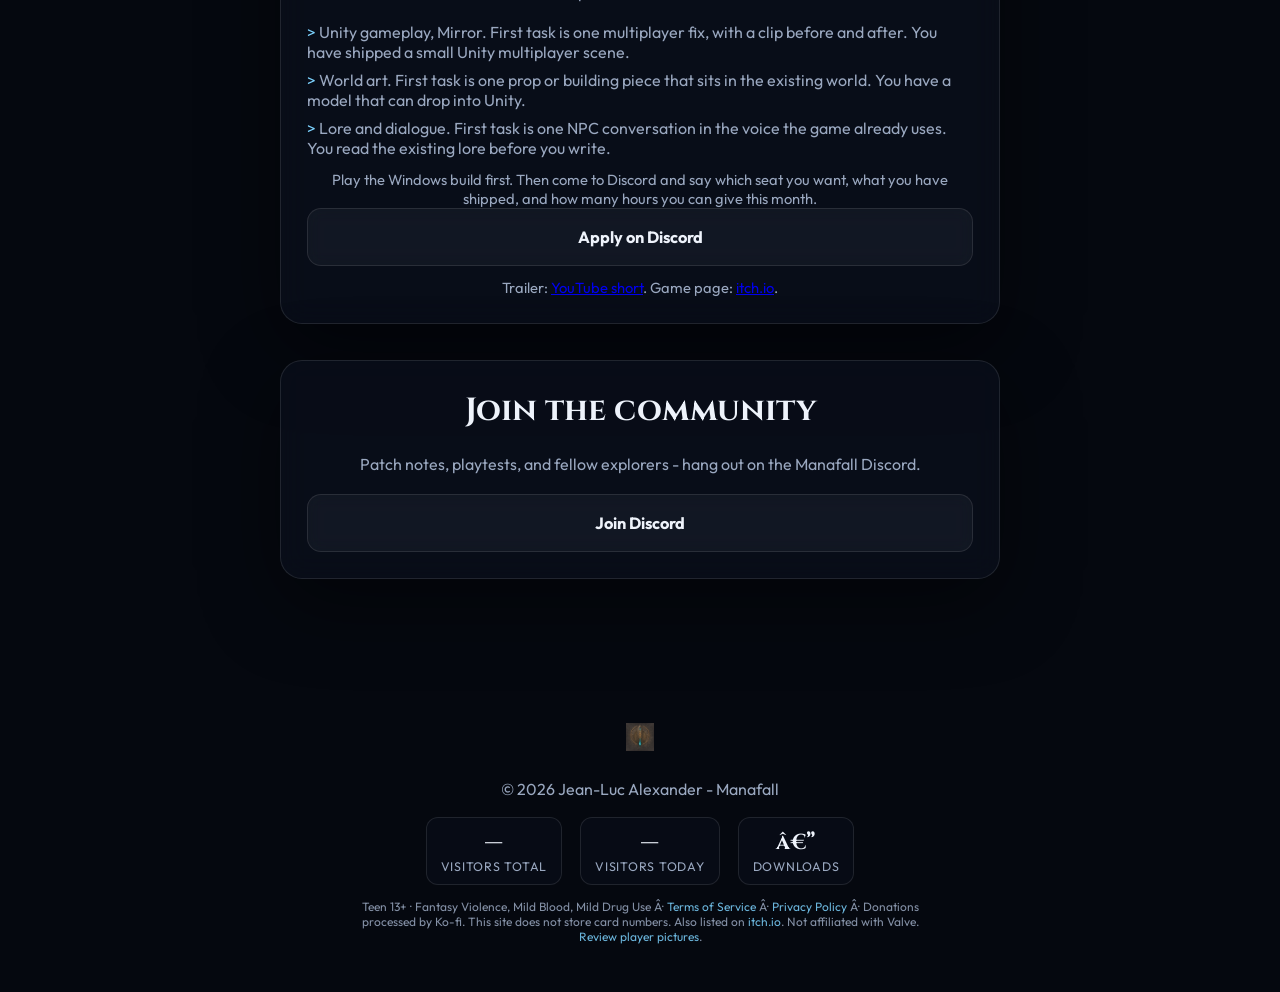
==== commit 07b532d1: "Cache-bust config/site.js so browsers drop the dead Mega download URL." ====
--- a/index.html
+++ b/index.html
@@ -168,7 +168,7 @@
           <span>Get it on itch.io</span>
         </a>
         <p class="note" id="downloadNote">Download link appears here once the build is uploaded to secure hosting.</p>
-        <p class="note ready" id="updateFixNote">In-game auto-patch is live (currently 0.1.43). Unzip the Windows download, launch Manafall, and let the updater run — free about 4 GB first; the full update is about 2.4 GB.</p>
+        <p class="note ready" id="updateFixNote">Installer installs the current Windows build (0.1.43). Free about 4 GB on C: first. After install, use Desktop\Manafall.exe or C:\Manafall\Game\Manafall.exe.</p>
         <a class="btn ghost wide" id="playtestPatchBtn" href="files/manafall_cloud_agent_full.patch" style="margin-top:0.75rem" download>
           <span id="playtestPatchLabel">Download playtest source patch (full)</span>
         </a>
@@ -184,12 +184,11 @@
         <p class="note ready" id="playtestPatchNote">Newest Unity source patch from cloud-agent PR #76 — filament water caustics, main-menu version label (v0.1.44), hide sticky F3/F4 debug overlays, Nightling, Druclad, loot tiers, diseases, and more. Apply onto <code>main</code> with <code>git apply</code> (see apply notes). Not a Windows game zip — rebuild in Unity after apply.</p>
         <p class="note" id="itchNote">Official itch.io page - follows, comments, and the same game listing.</p>
         <ul class="checklist">
-          <li>Direct single zip from the creator (Mega), or run the Installer for <code>C:\Manafall\Game</code></li>
+          <li>Windows installer puts the game in <code>C:\Manafall\Game</code></li>
           <li>Also listed on itch.io</li>
           <li>No bundled adware</li>
-          <li>Open the game after unzip — auto-patch updates you</li>
           <li>Expect a large download (multi-GB)</li>
-          <li>After unzip: move <code>Put On Desktop\Manafall.exe</code> to your Desktop â€” no shortcut needed</li>
+          <li>Desktop starter is created automatically after install</li>
           <li id="ageRatingDownload">Rated Teen (13+) â€” Fantasy Violence, Mild Blood, Mild Drug Use</li>
         </ul>
         <p class="note" id="ageNote">Creator content advisory. Not an official ESRB or PEGI board rating.</p>
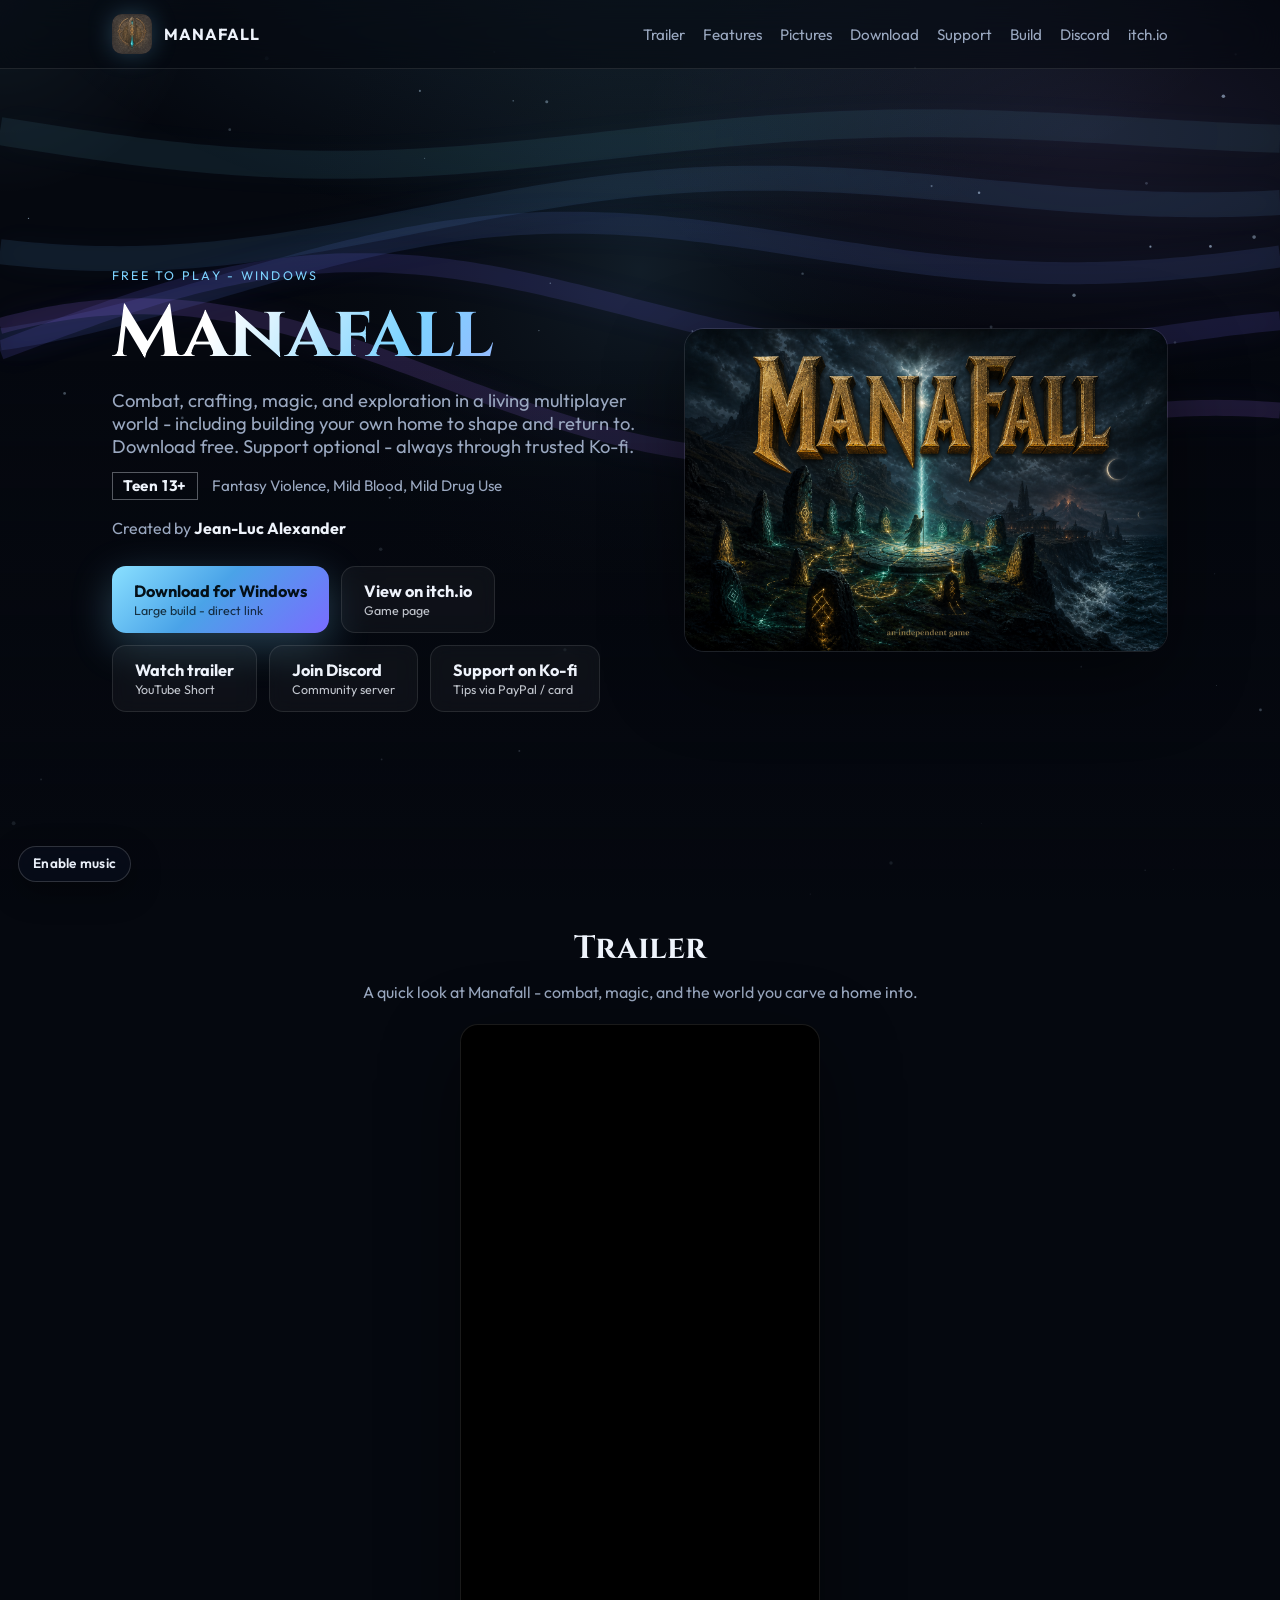
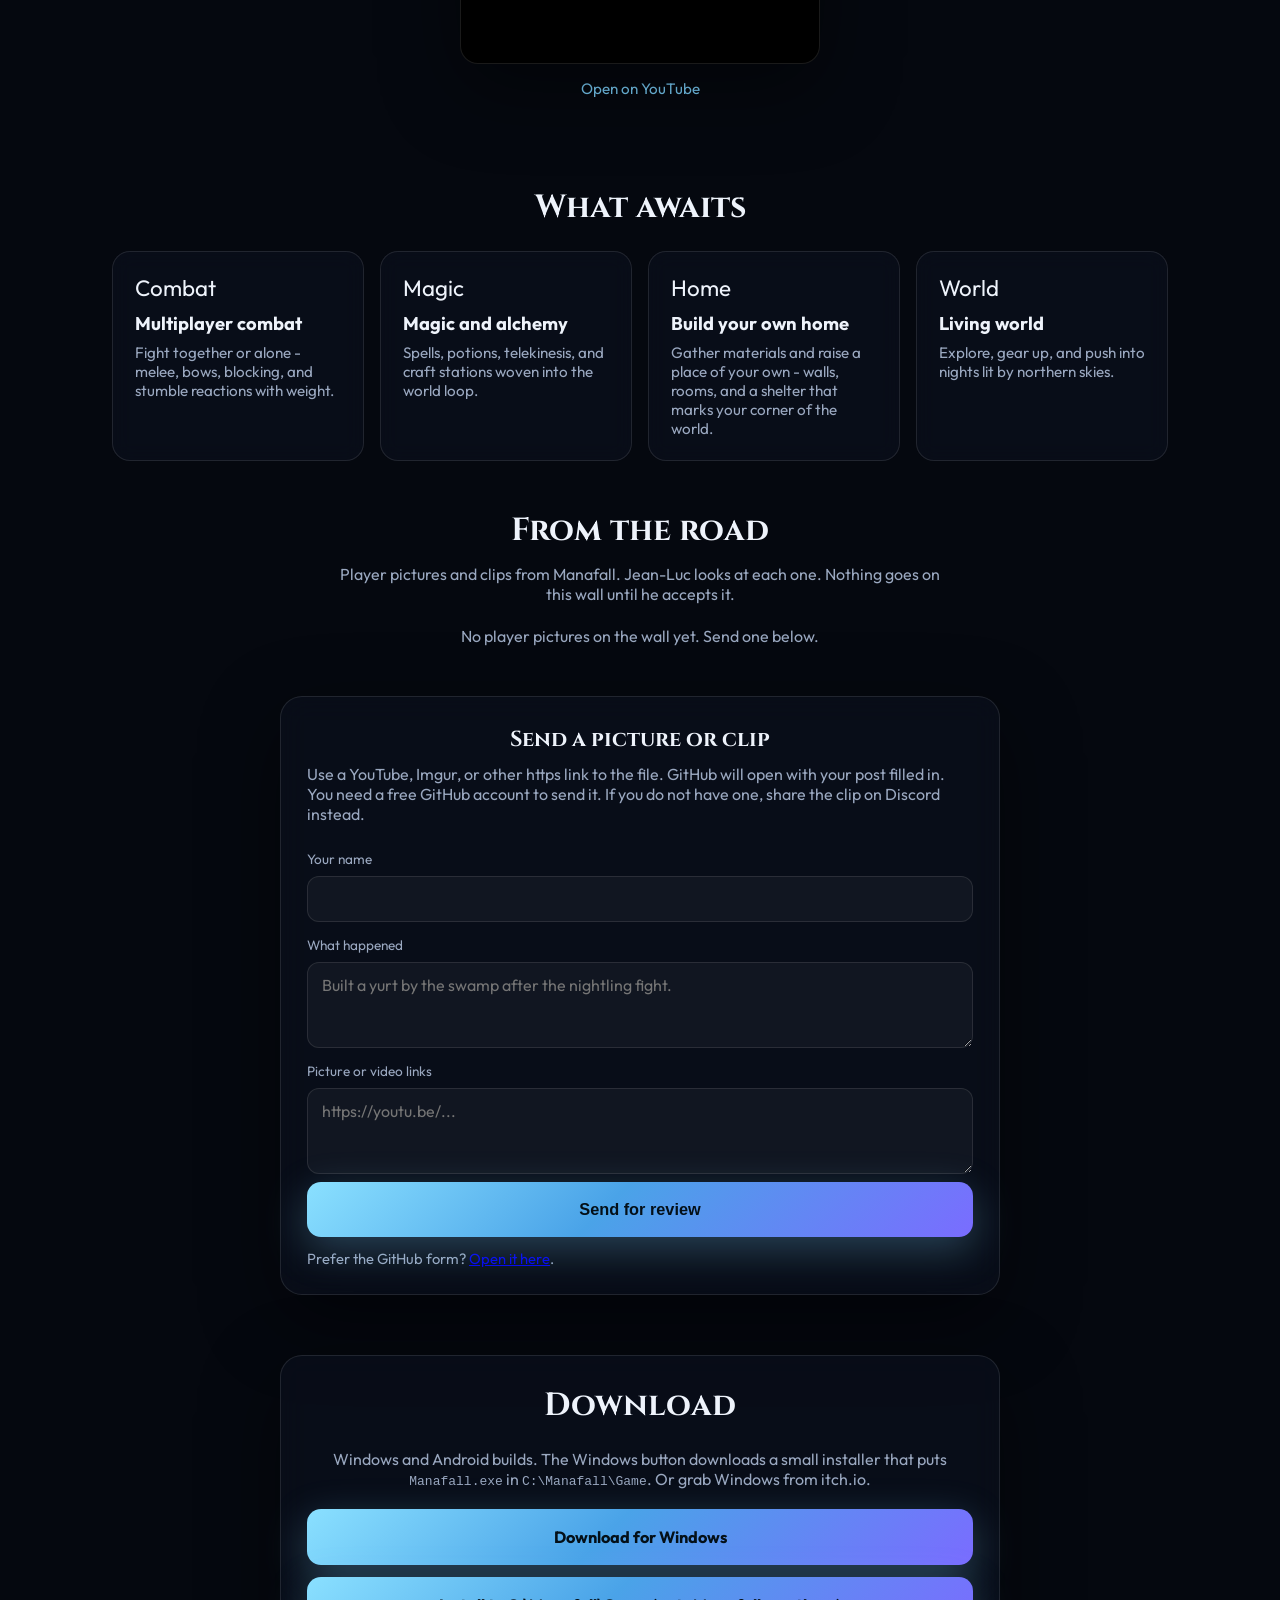
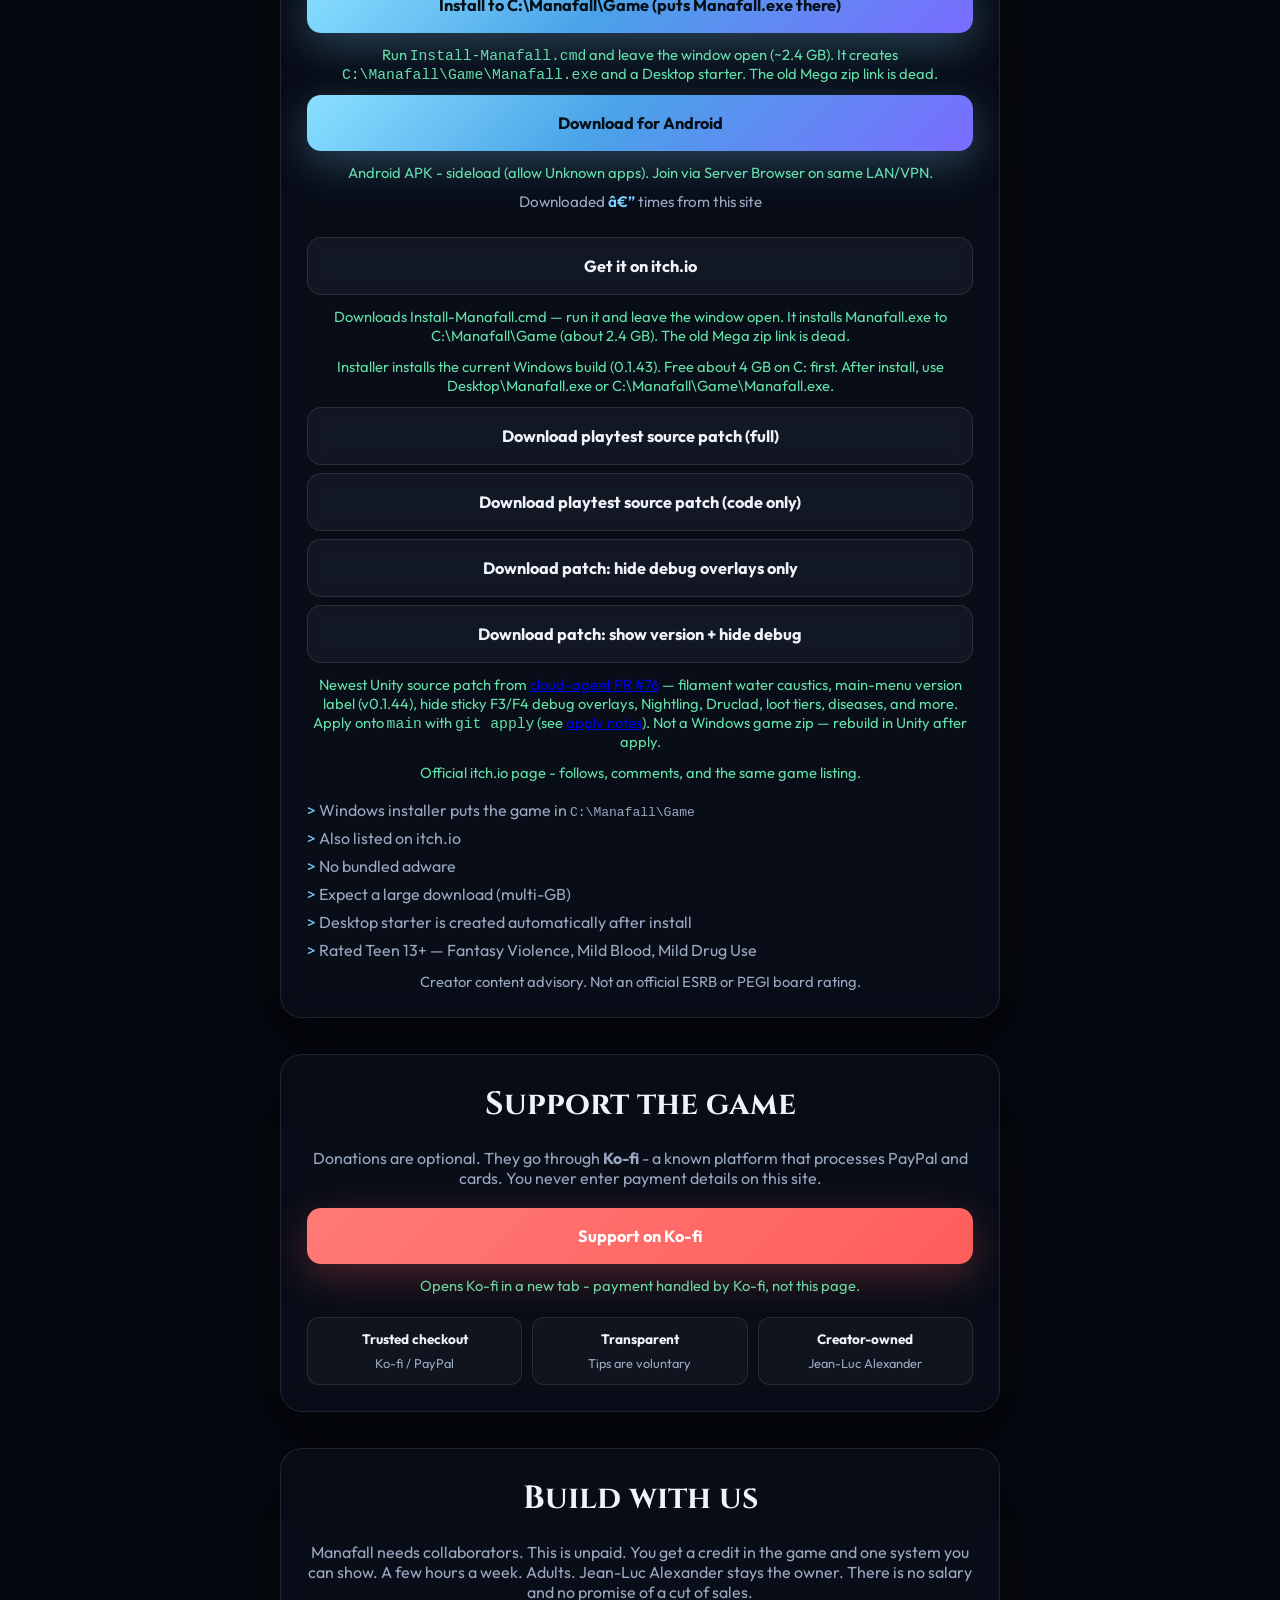
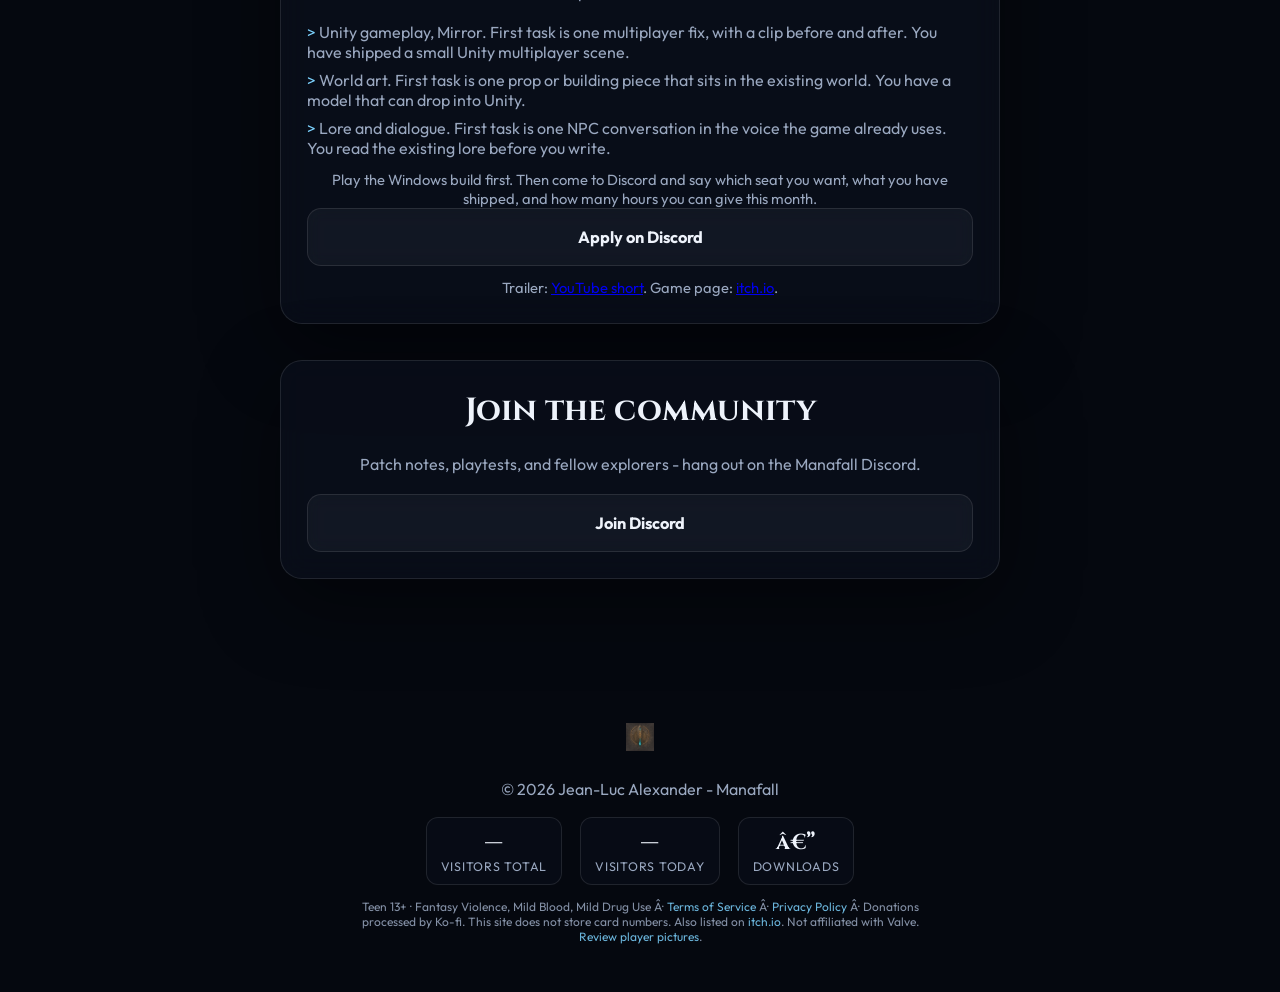
==== commit acb581bd: "Really cache-bust config.js and site.js after dead Mega link." ====
--- a/index.html
+++ b/index.html
@@ -259,9 +259,9 @@
     <p class="fine"><span id="ageFooter">Teen 13+ Â· Fantasy Violence, Mild Blood, Mild Drug Use</span> Â· <a href="terms.html">Terms of Service</a> Â· <a href="privacy.html">Privacy Policy</a> Â· Donations processed by Ko-fi. This site does not store card numbers. Also listed on <a id="itchFooter" href="https://orangejuice90.itch.io/manafall" target="_blank" rel="noopener noreferrer">itch.io</a>. Not affiliated with Valve. <a href="review.html">Review player pictures</a>.</p>
   </footer>
 
-  <script src="config.js"></script>
+  <script src="config.js?v=20261021-nomega"></script>
   <script src="aurora.js"></script>
-  <script src="site.js"></script>
+  <script src="site.js?v=20261021-nomega"></script>
   <script src="counters.js"></script>
   <script src="gallery.js"></script>
   <script src="music.js?v=2"></script>
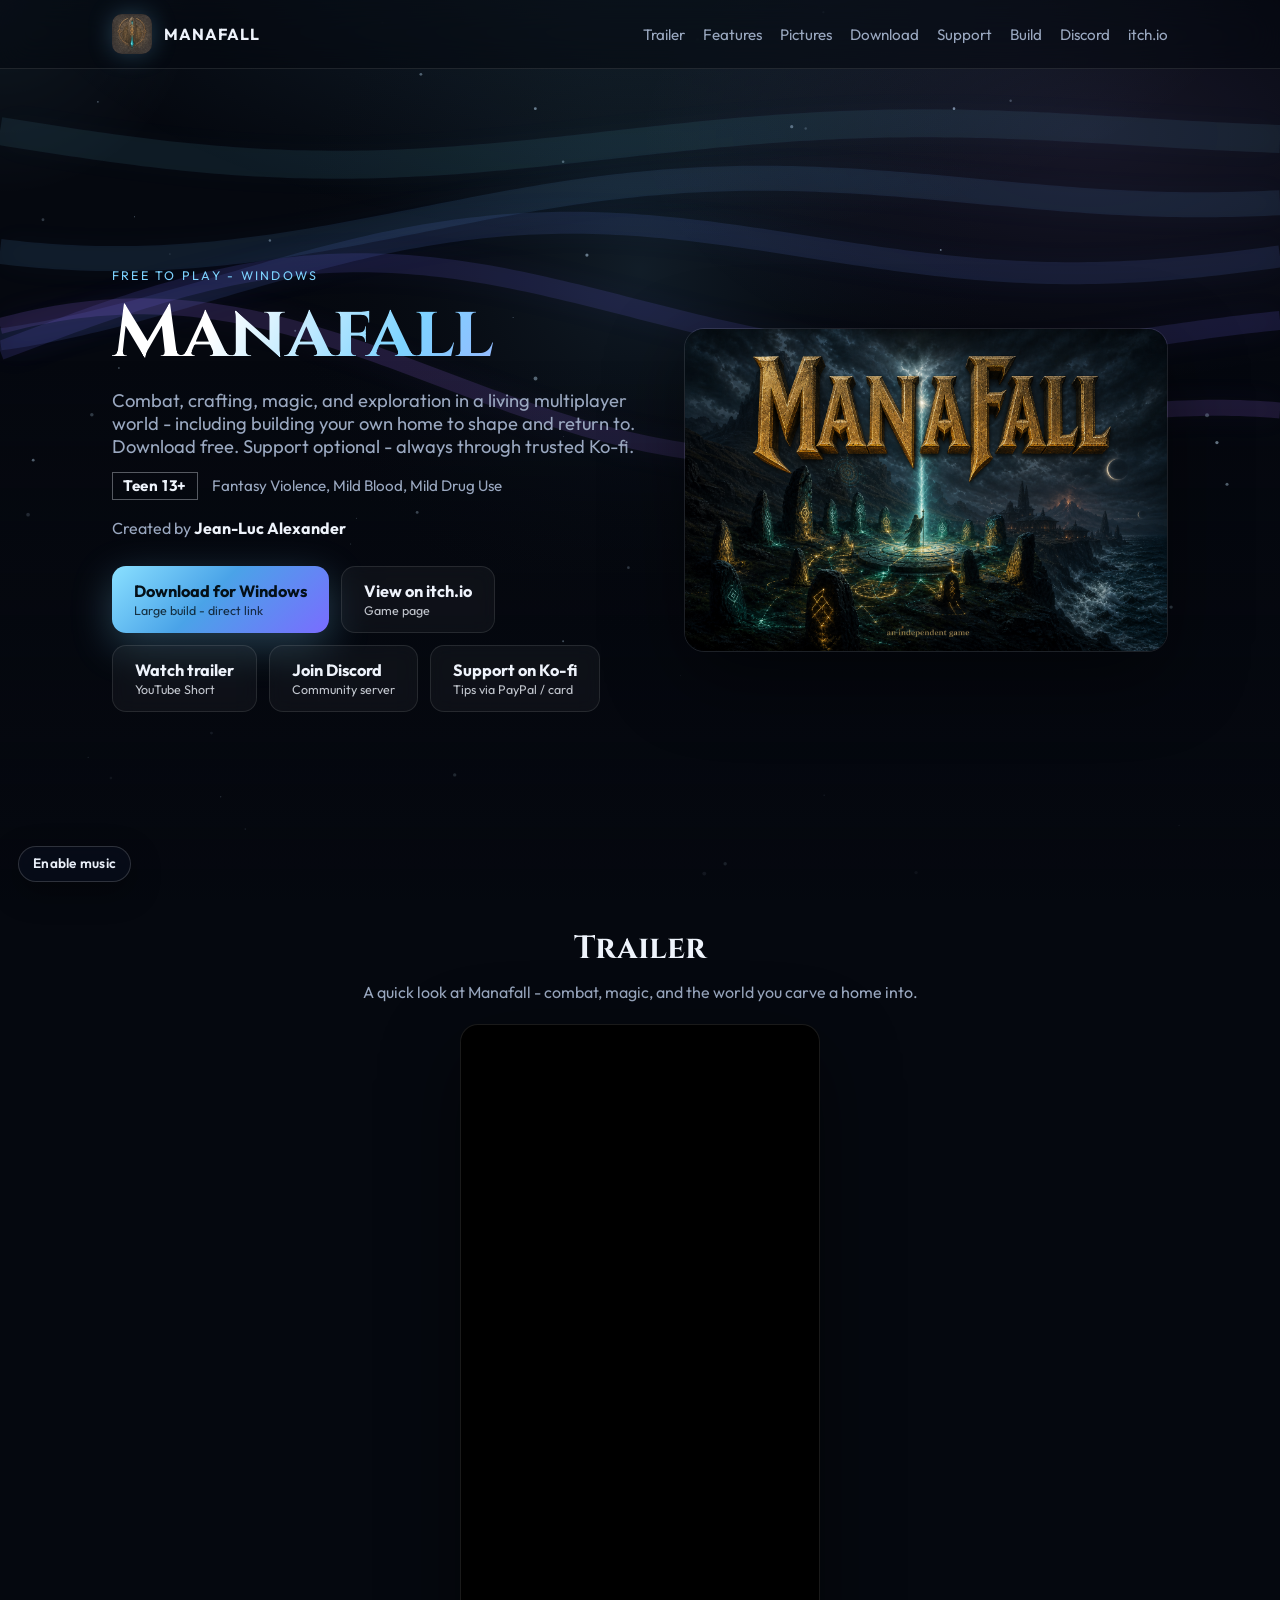
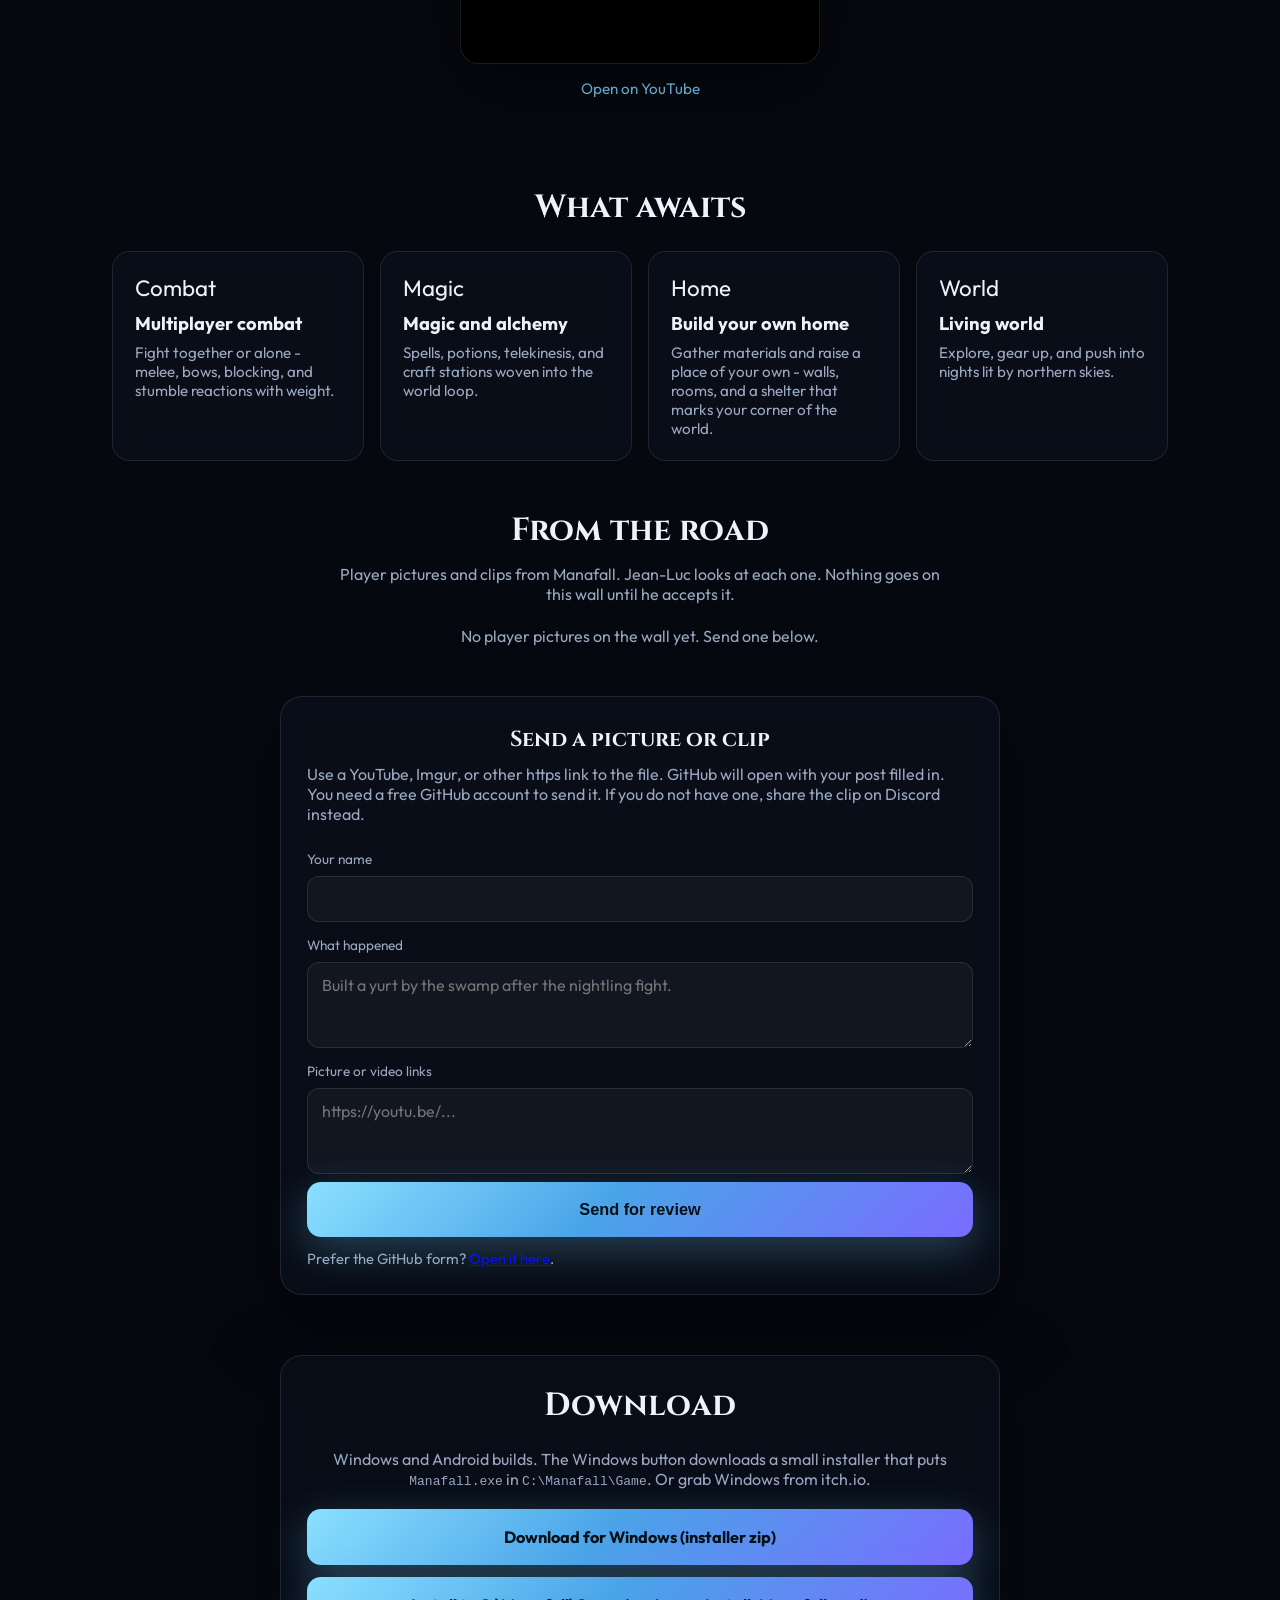
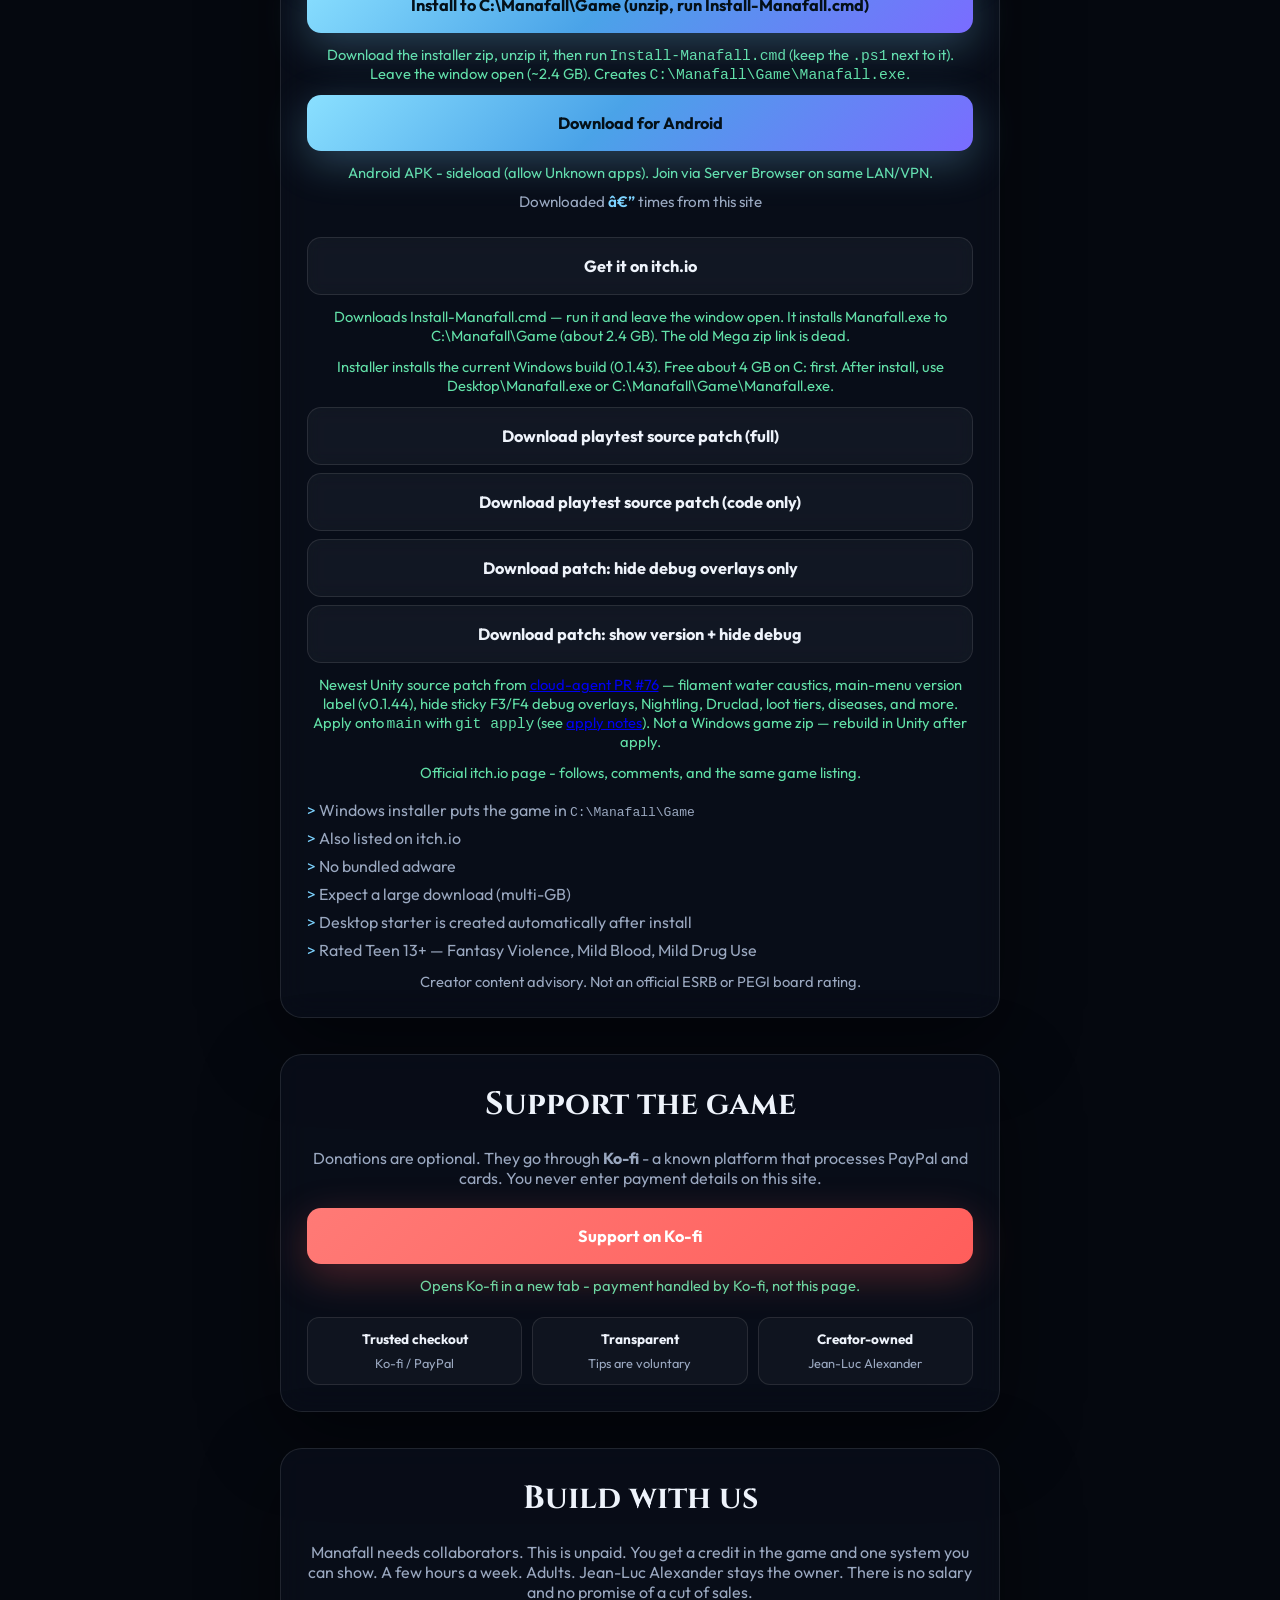
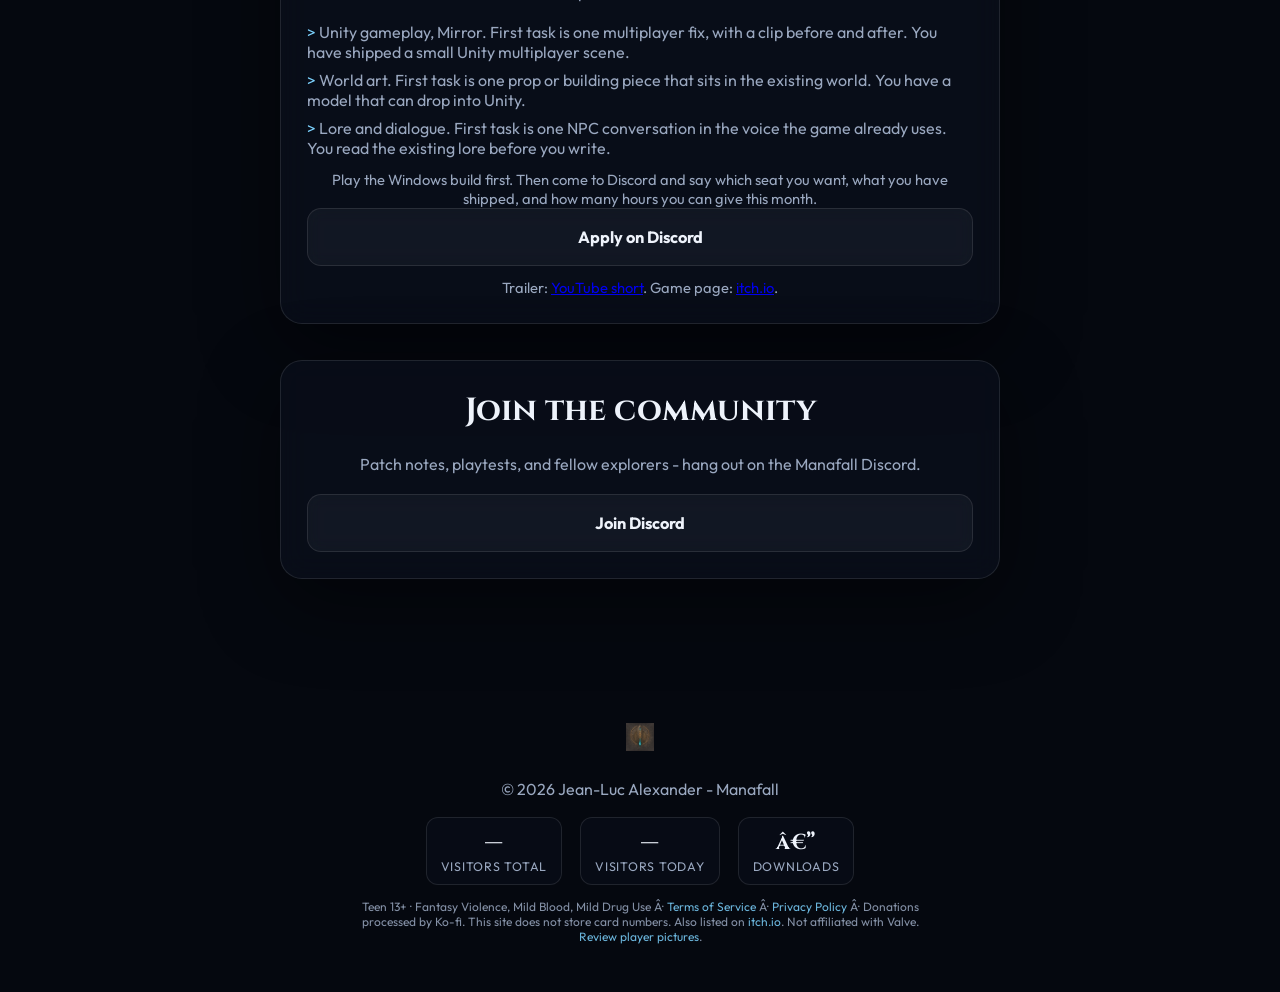
==== commit 01a7d352: "Fix Install-Manafall.cmd TEMP download bug; ship installer zip. Batch %var% expansion wrote the ps1 " ====
--- a/index.html
+++ b/index.html
@@ -151,13 +151,13 @@
       <div class="panel-inner">
         <h2>Download</h2>
         <p class="panel-copy">Windows and Android builds. The Windows button downloads a small installer that puts <code>Manafall.exe</code> in <code>C:\Manafall\Game</code>. Or grab Windows from itch.io.</p>
-        <a class="btn primary wide" id="downloadBtn" href="files/Install-Manafall.cmd" download>
+        <a class="btn primary wide" id="downloadBtn" href="files/Install-Manafall.zip" download>
           <span id="downloadLabel">Download for Windows</span>
         </a>
-        <a class="btn primary wide" id="installBtn" href="files/Install-Manafall.cmd" style="margin-top:0.75rem" download>
+        <a class="btn primary wide" id="installBtn" href="files/Install-Manafall.zip" style="margin-top:0.75rem" download>
           <span id="installLabel">Install to C:\Manafall\Game (puts Manafall.exe there)</span>
         </a>
-        <p class="note ready" id="installNote">Run <code>Install-Manafall.cmd</code> and leave the window open (~2.4 GB). It creates <code>C:\Manafall\Game\Manafall.exe</code> and a Desktop starter. The old Mega zip link is dead.</p>
+        <p class="note ready" id="installNote">Download the installer zip, unzip it, then run <code>Install-Manafall.cmd</code> (keep the <code>.ps1</code> next to it). Leave the window open (~2.4 GB). Creates <code>C:\Manafall\Game\Manafall.exe</code>.</p>
         <a class="btn primary wide" id="androidDownloadBtn" href="#" aria-disabled="true" style="margin-top:0.75rem">
           <span id="androidDownloadLabel">Download for Android</span>
         </a>
@@ -259,9 +259,9 @@
     <p class="fine"><span id="ageFooter">Teen 13+ Â· Fantasy Violence, Mild Blood, Mild Drug Use</span> Â· <a href="terms.html">Terms of Service</a> Â· <a href="privacy.html">Privacy Policy</a> Â· Donations processed by Ko-fi. This site does not store card numbers. Also listed on <a id="itchFooter" href="https://orangejuice90.itch.io/manafall" target="_blank" rel="noopener noreferrer">itch.io</a>. Not affiliated with Valve. <a href="review.html">Review player pictures</a>.</p>
   </footer>
 
-  <script src="config.js?v=20261021-nomega"></script>
+  <script src="config.js?v=20261021-installfix"></script>
   <script src="aurora.js"></script>
-  <script src="site.js?v=20261021-nomega"></script>
+  <script src="site.js?v=20261021-installfix"></script>
   <script src="counters.js"></script>
   <script src="gallery.js"></script>
   <script src="music.js?v=2"></script>
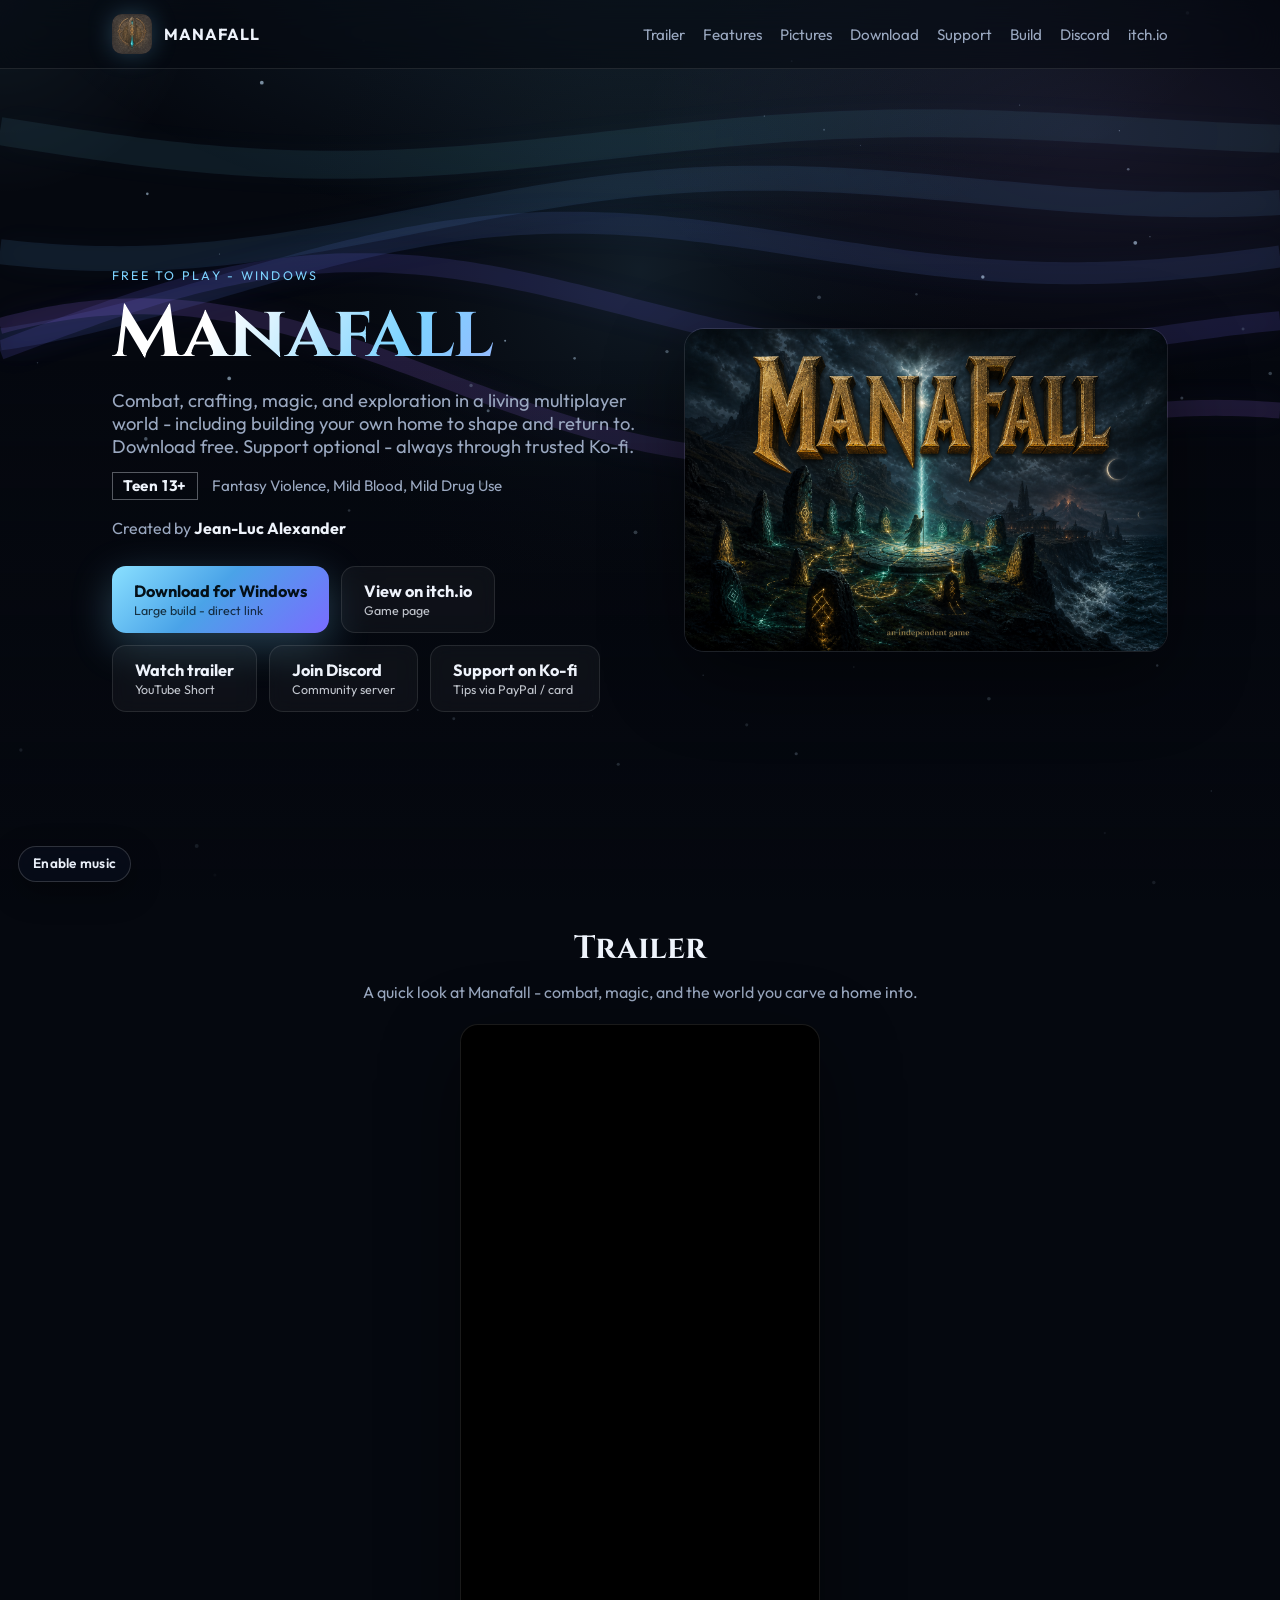
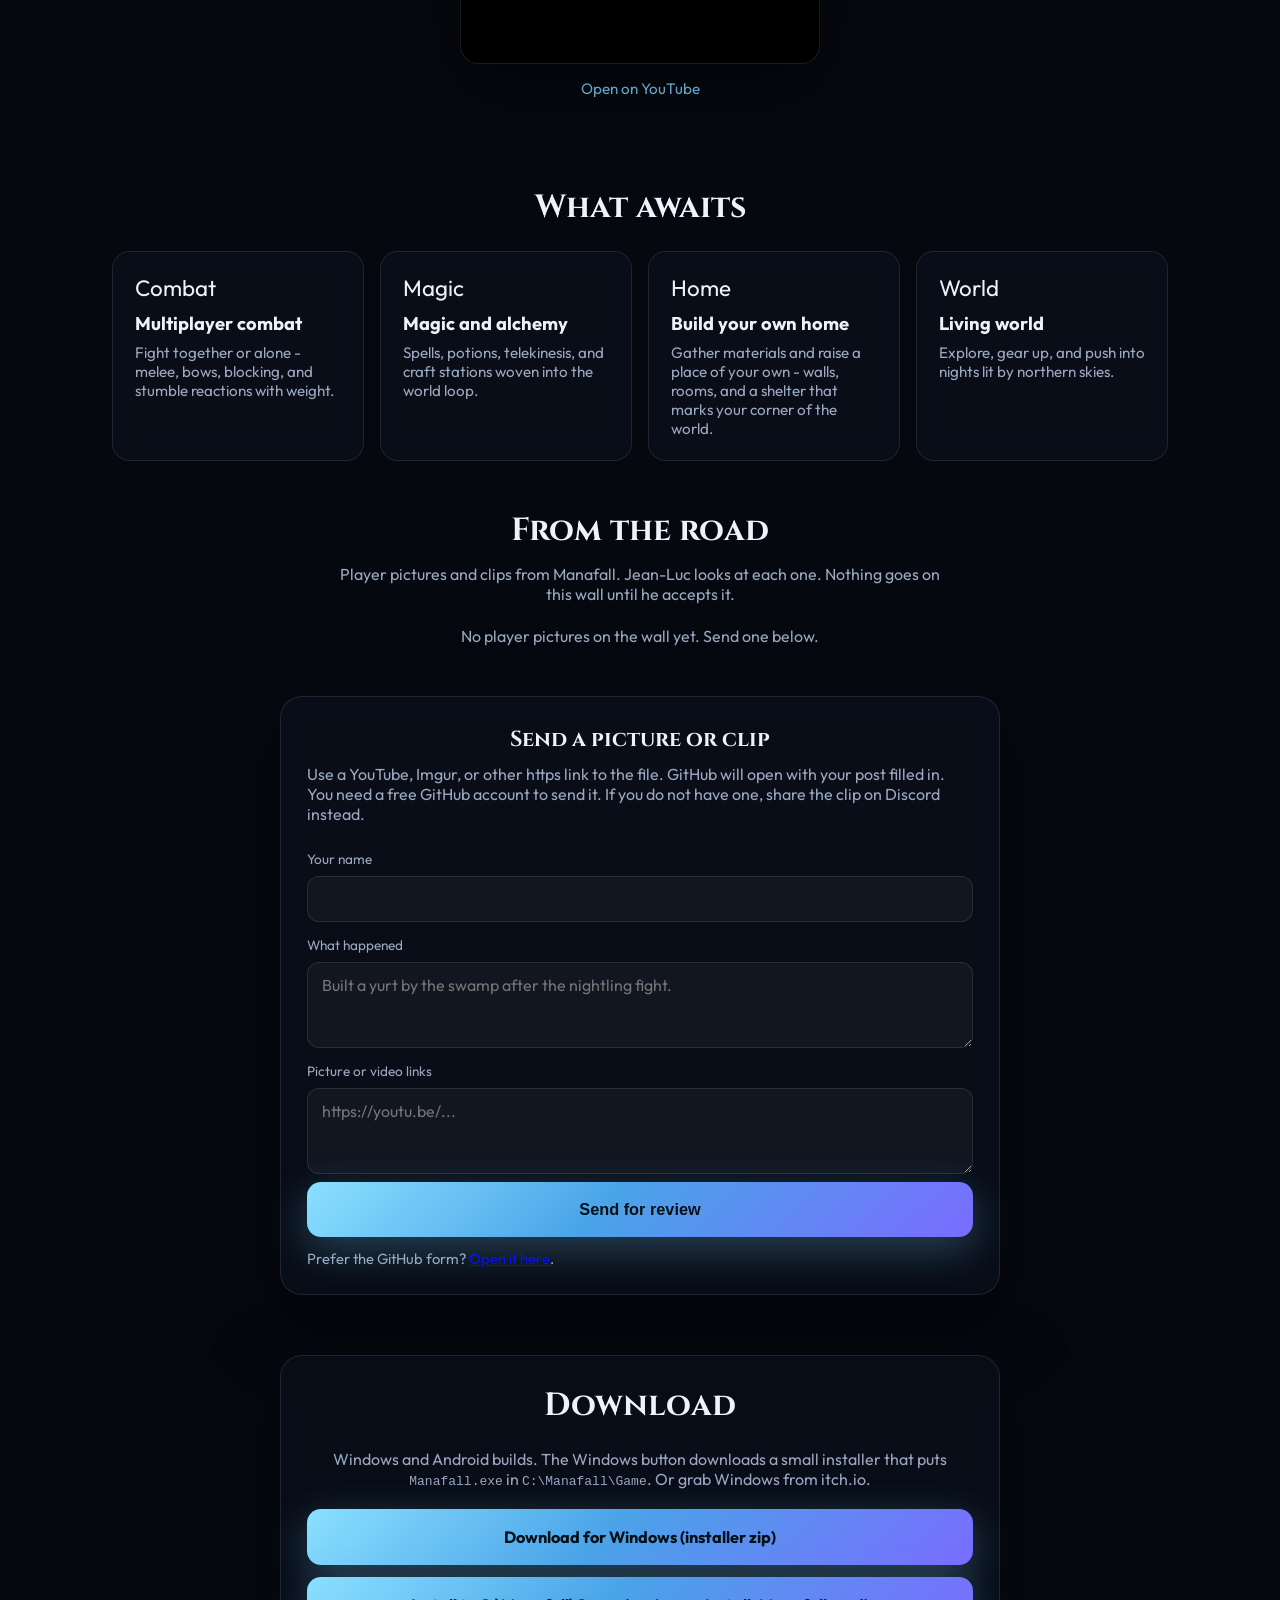
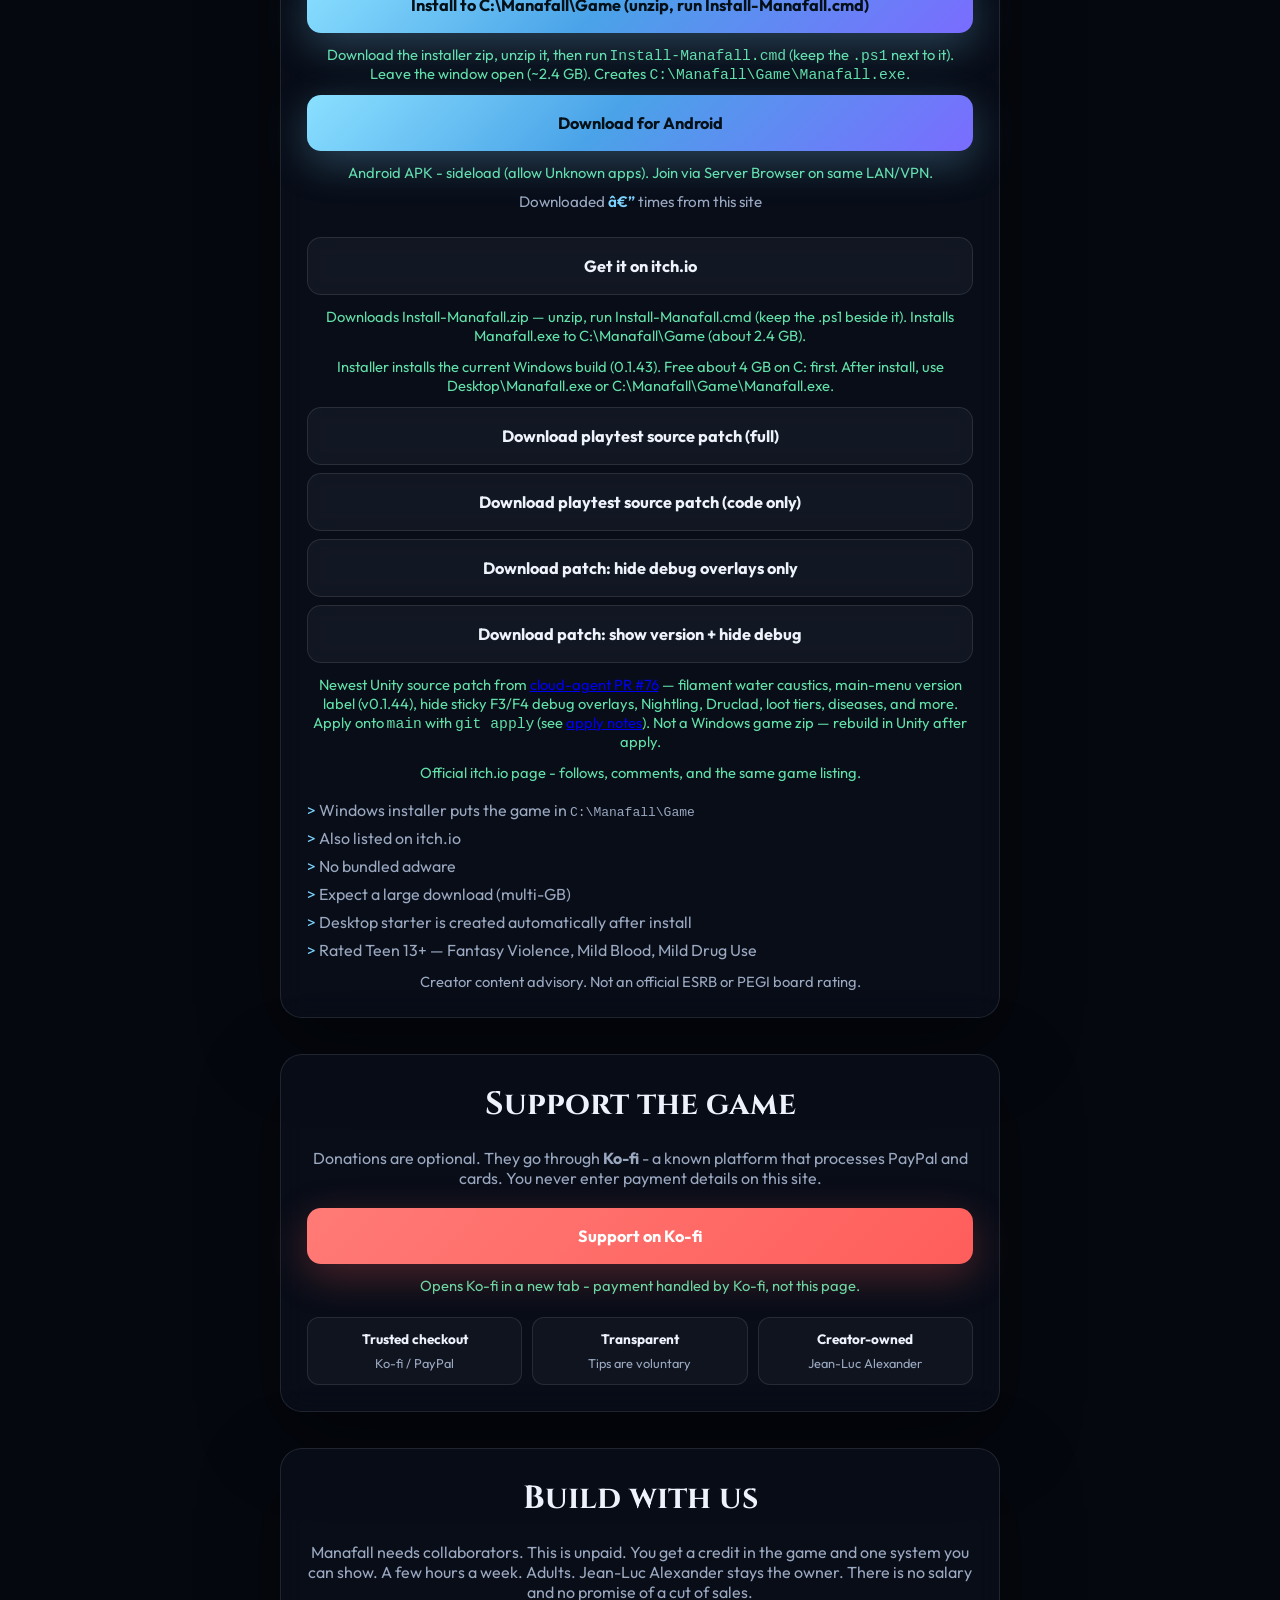
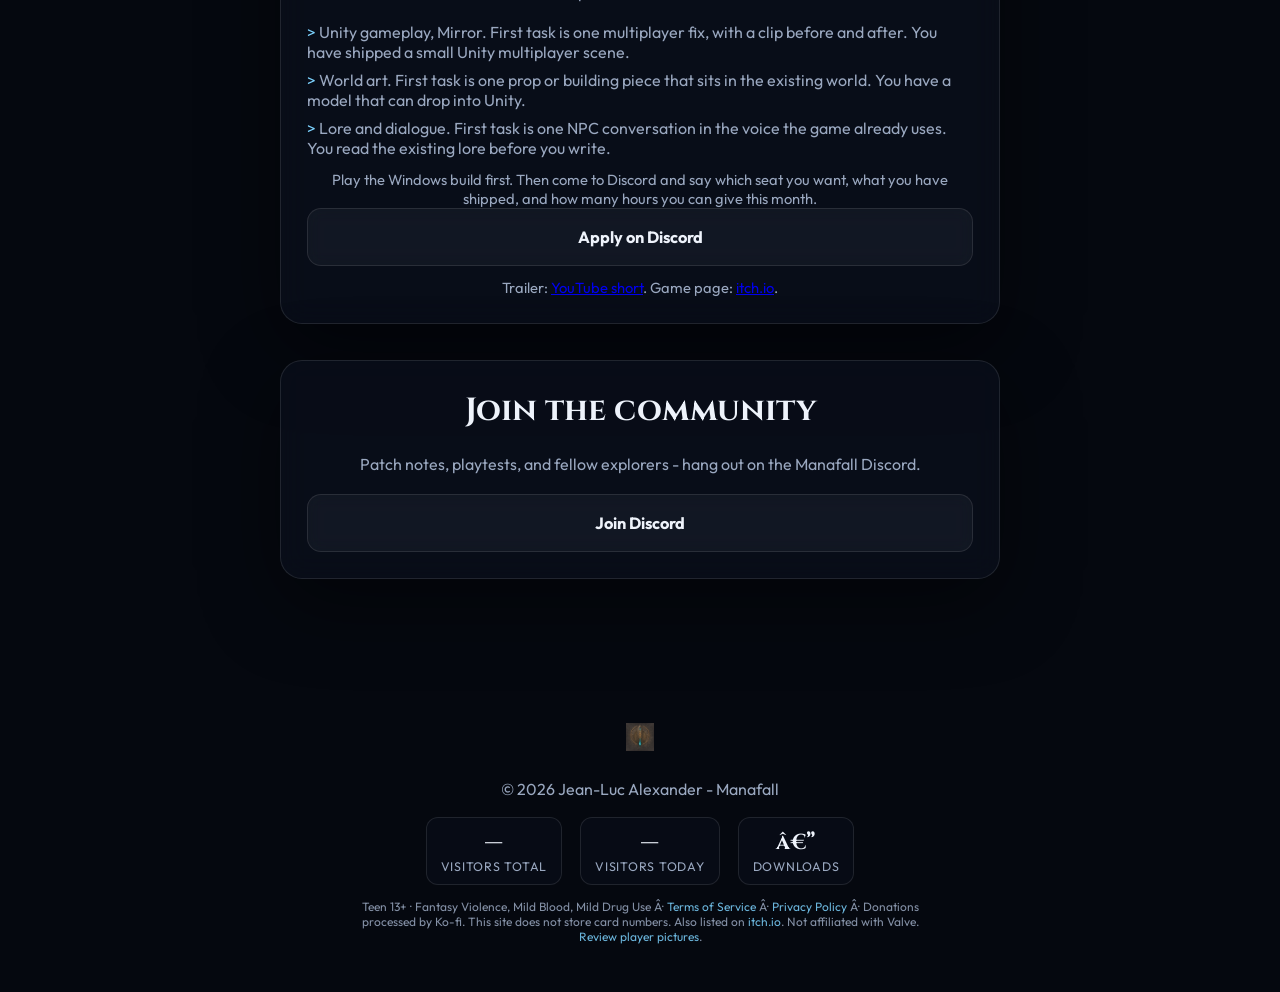
==== commit 925386a3: "Fix Install-Manafall.ps1 parse errors on Windows PowerShell. Remove Unicode dashes and nested double" ====
--- a/index.html
+++ b/index.html
@@ -259,9 +259,9 @@
     <p class="fine"><span id="ageFooter">Teen 13+ Â· Fantasy Violence, Mild Blood, Mild Drug Use</span> Â· <a href="terms.html">Terms of Service</a> Â· <a href="privacy.html">Privacy Policy</a> Â· Donations processed by Ko-fi. This site does not store card numbers. Also listed on <a id="itchFooter" href="https://orangejuice90.itch.io/manafall" target="_blank" rel="noopener noreferrer">itch.io</a>. Not affiliated with Valve. <a href="review.html">Review player pictures</a>.</p>
   </footer>
 
-  <script src="config.js?v=20261021-installfix"></script>
+  <script src="config.js?v=20261021-ps1fix"></script>
   <script src="aurora.js"></script>
-  <script src="site.js?v=20261021-installfix"></script>
+  <script src="site.js?v=20261021-ps1fix"></script>
   <script src="counters.js"></script>
   <script src="gallery.js"></script>
   <script src="music.js?v=2"></script>
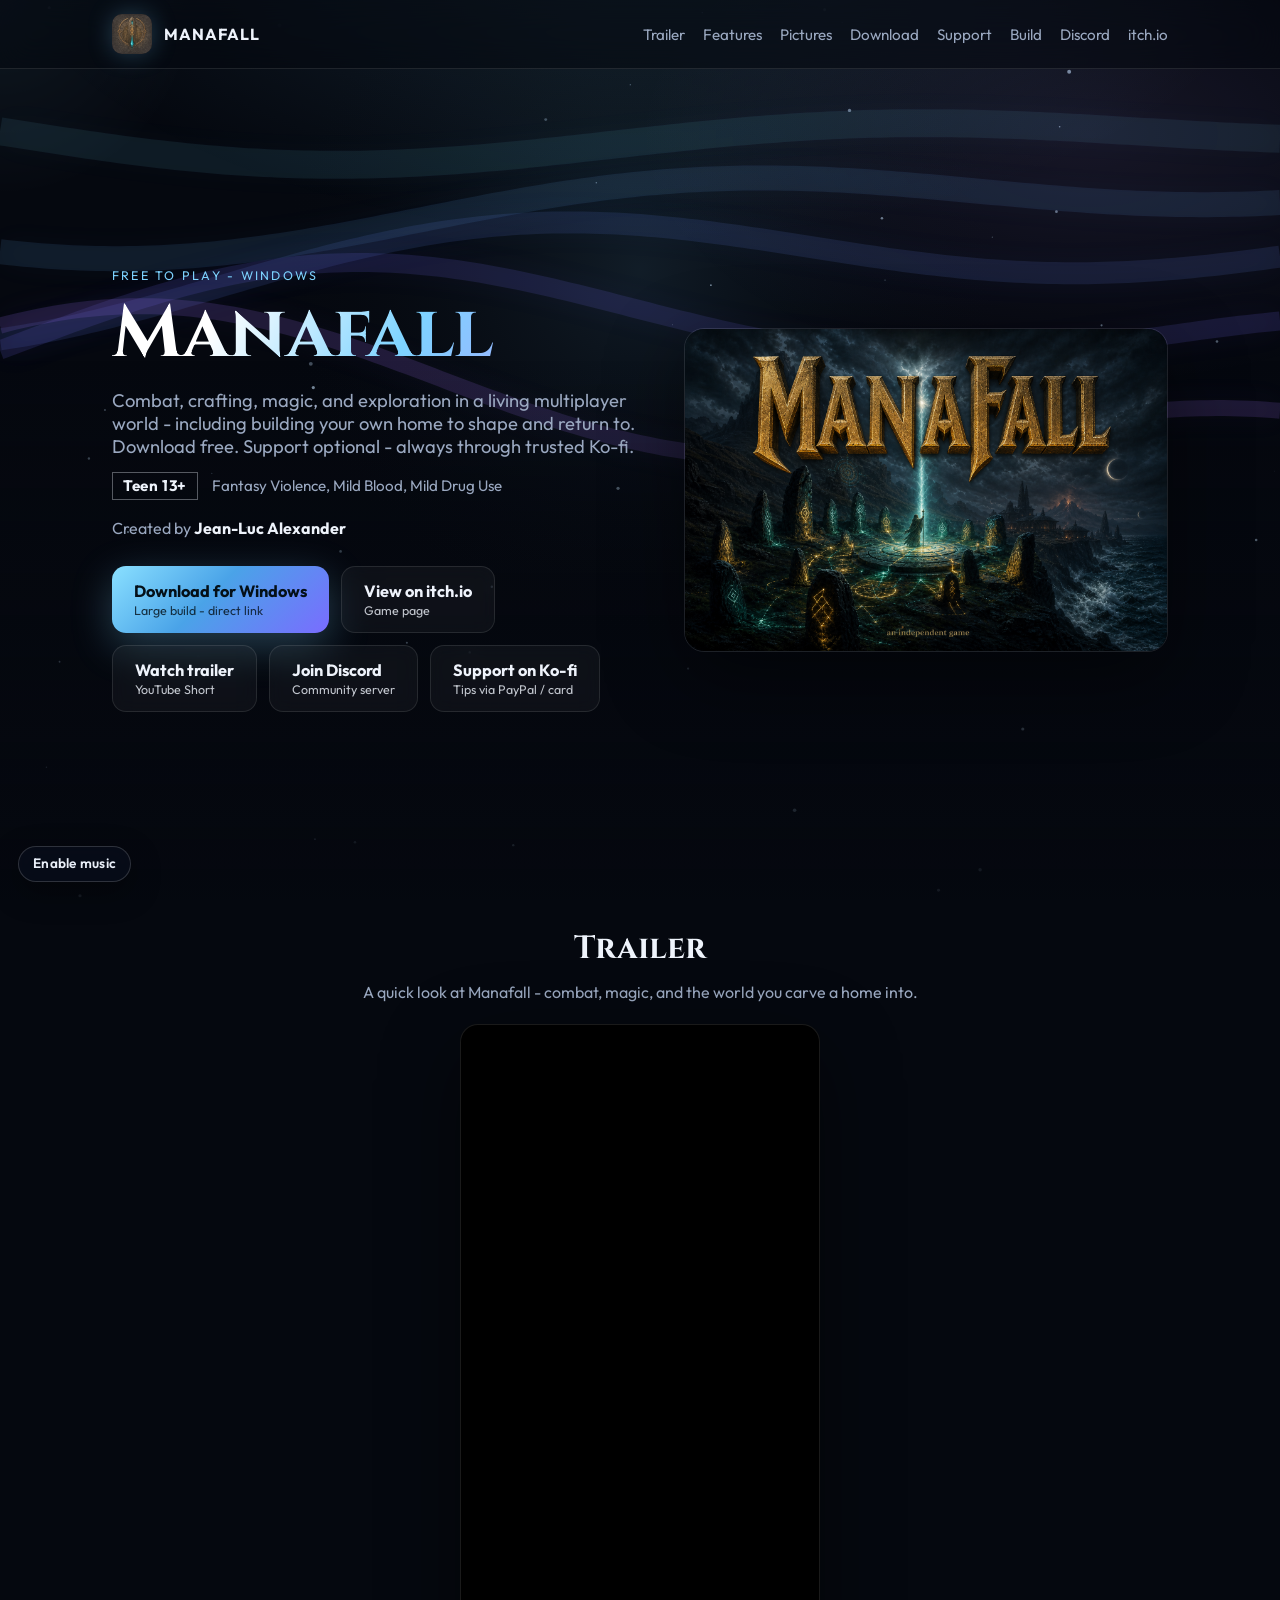
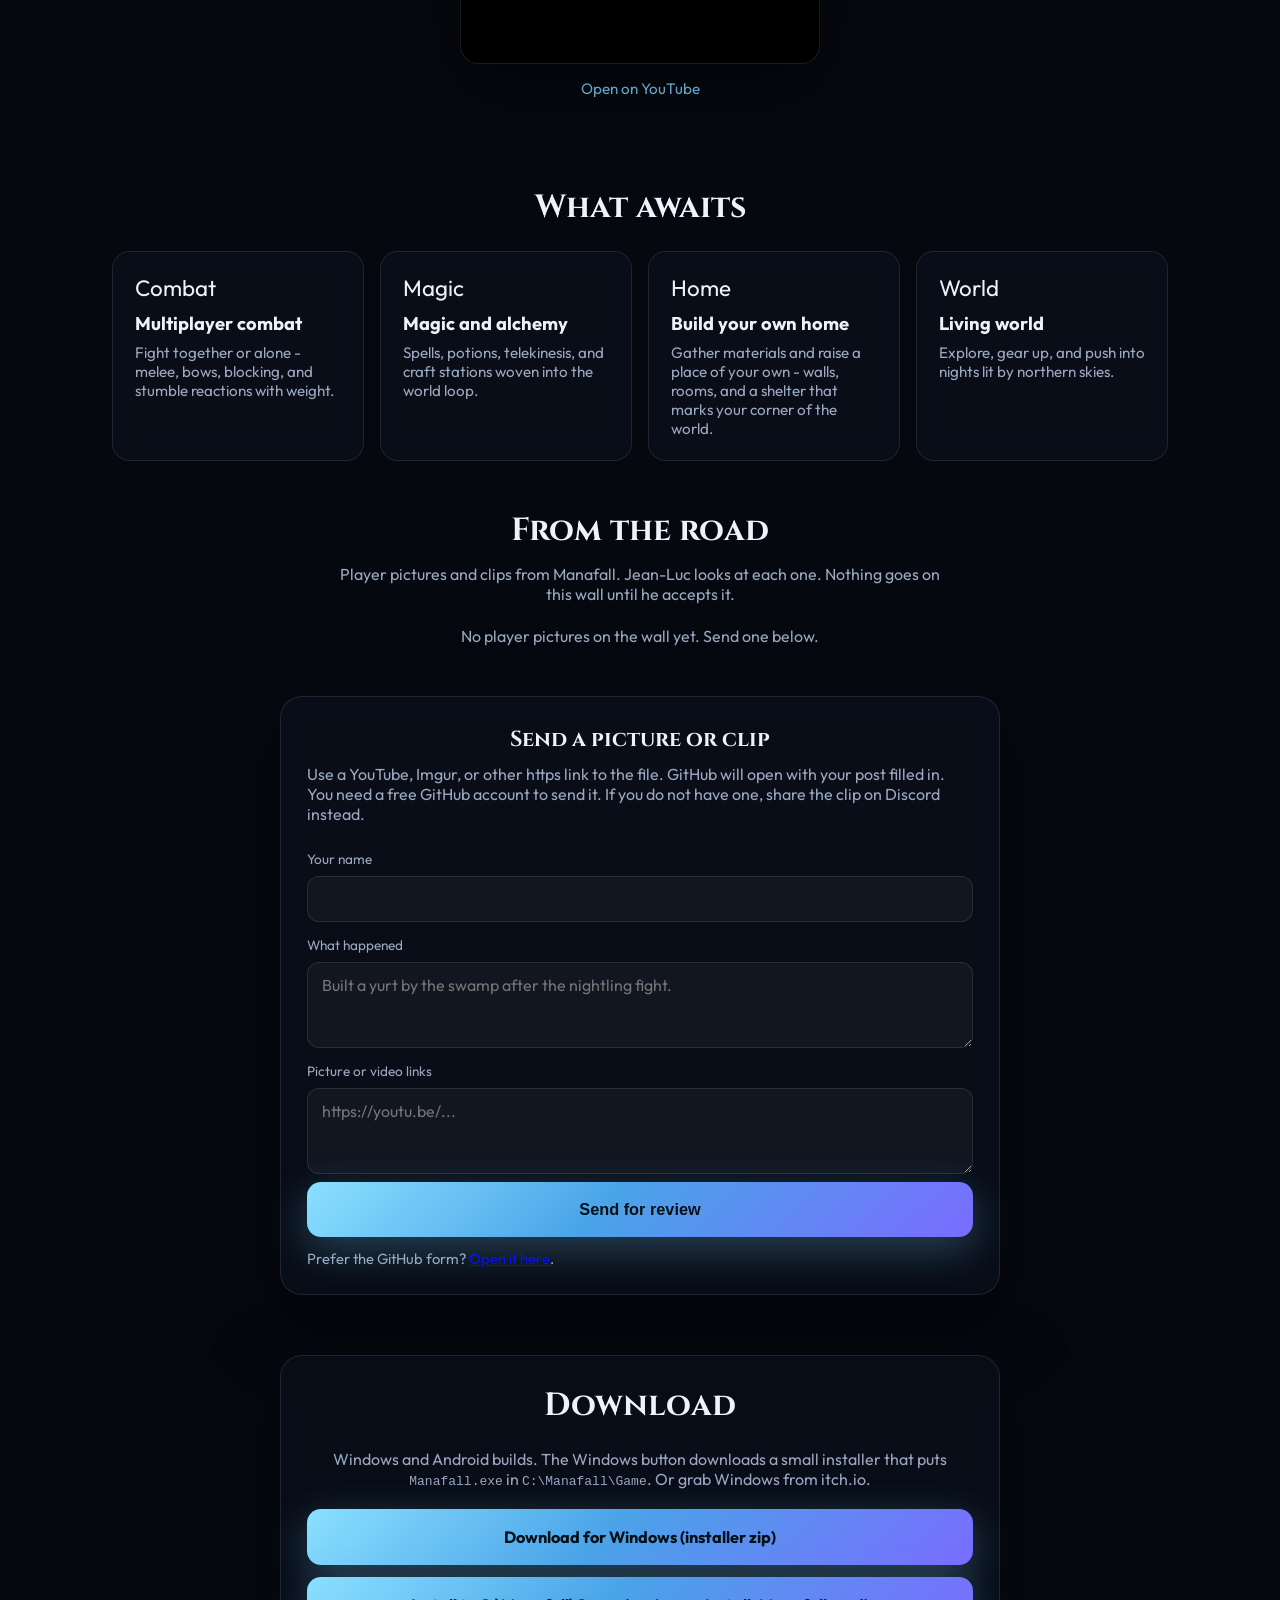
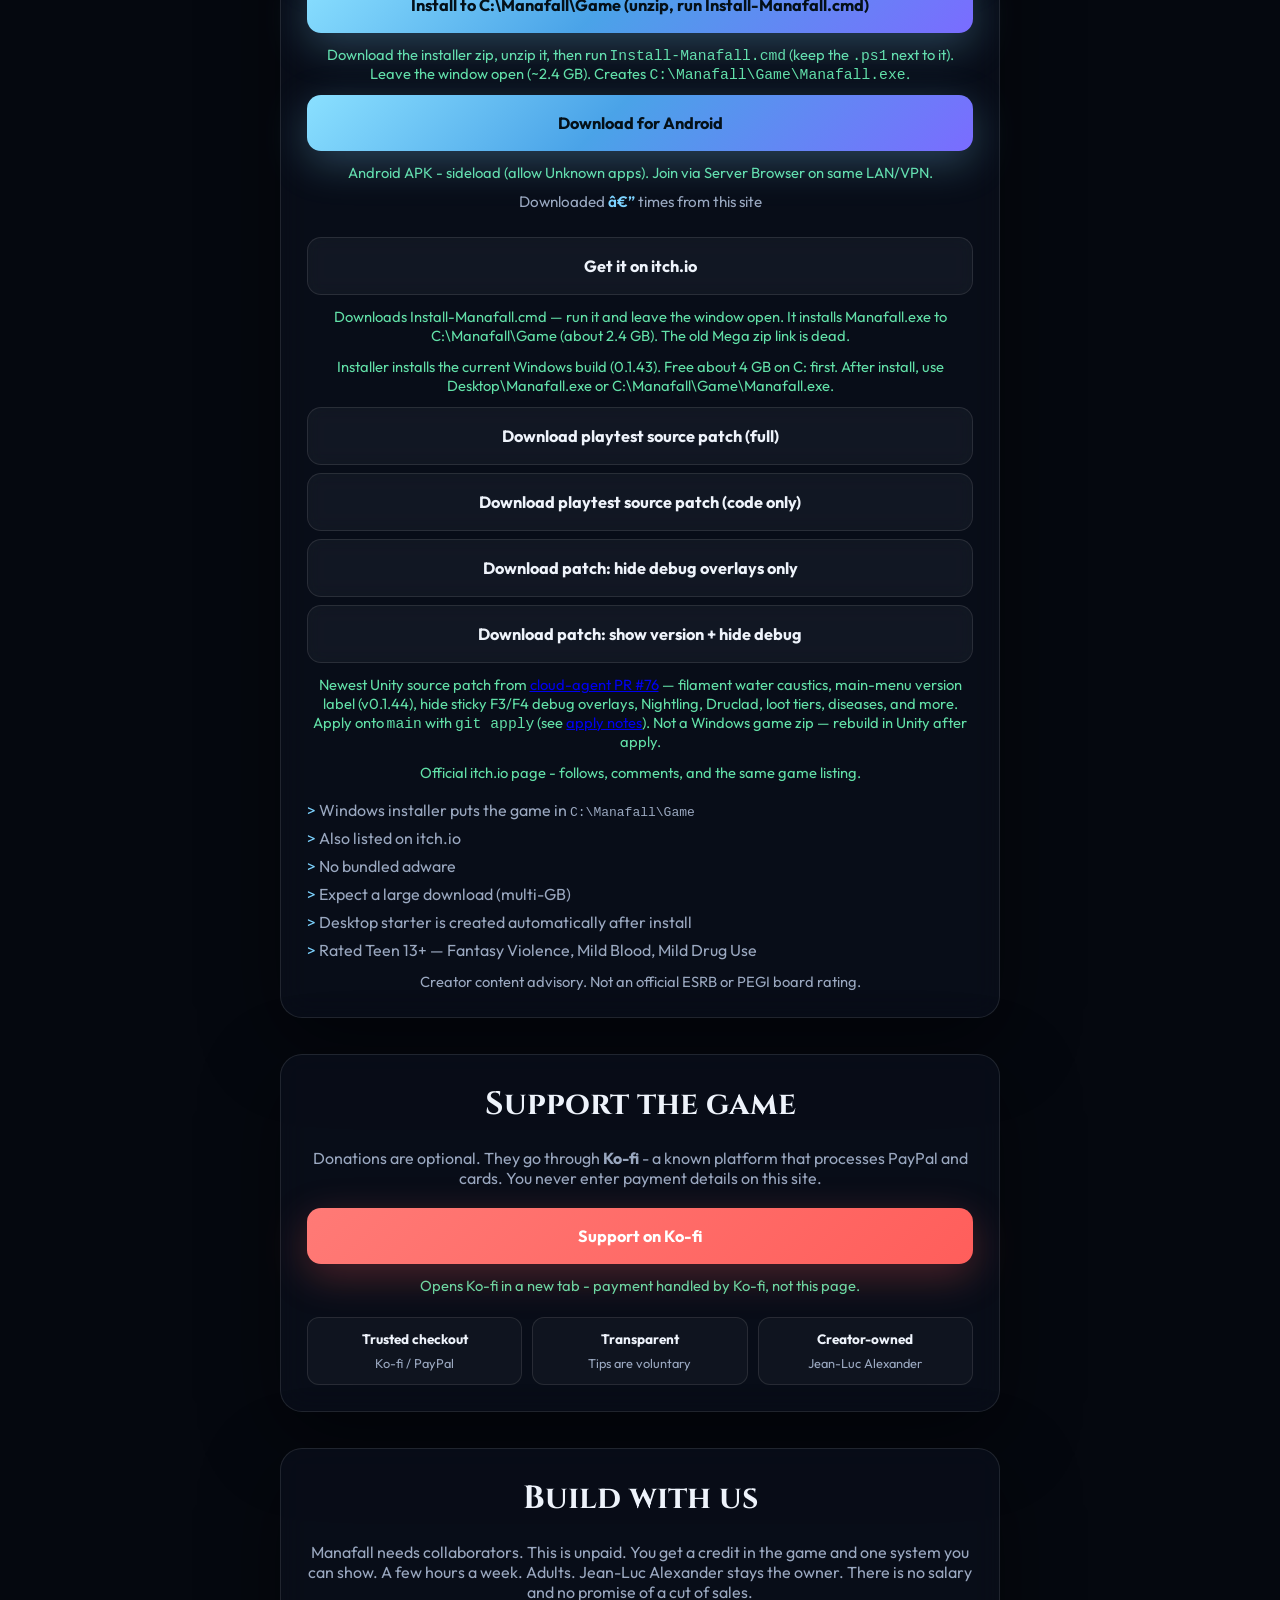
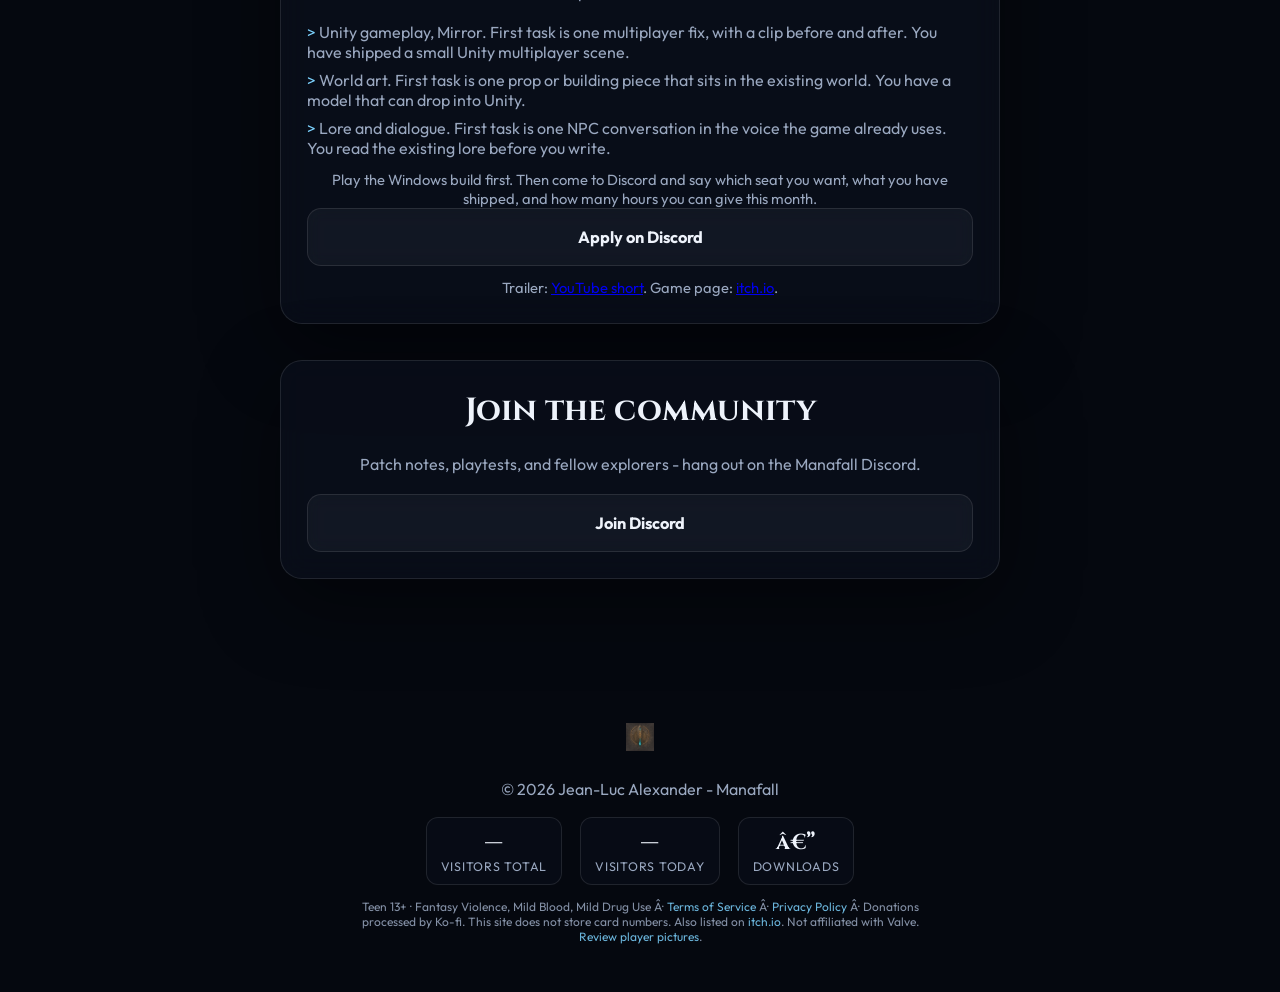
==== commit b0f763b4: "Add Clear-Space-For-Manafall helper and auto-clean installer temps. When C: is too full for the ~2.4" ====
--- a/index.html
+++ b/index.html
@@ -259,9 +259,9 @@
     <p class="fine"><span id="ageFooter">Teen 13+ Â· Fantasy Violence, Mild Blood, Mild Drug Use</span> Â· <a href="terms.html">Terms of Service</a> Â· <a href="privacy.html">Privacy Policy</a> Â· Donations processed by Ko-fi. This site does not store card numbers. Also listed on <a id="itchFooter" href="https://orangejuice90.itch.io/manafall" target="_blank" rel="noopener noreferrer">itch.io</a>. Not affiliated with Valve. <a href="review.html">Review player pictures</a>.</p>
   </footer>
 
-  <script src="config.js?v=20261021-ps1fix"></script>
+  <script src="config.js?v=20261021-clearspace"></script>
   <script src="aurora.js"></script>
-  <script src="site.js?v=20261021-ps1fix"></script>
+  <script src="site.js?v=20261021-clearspace"></script>
   <script src="counters.js"></script>
   <script src="gallery.js"></script>
   <script src="music.js?v=2"></script>
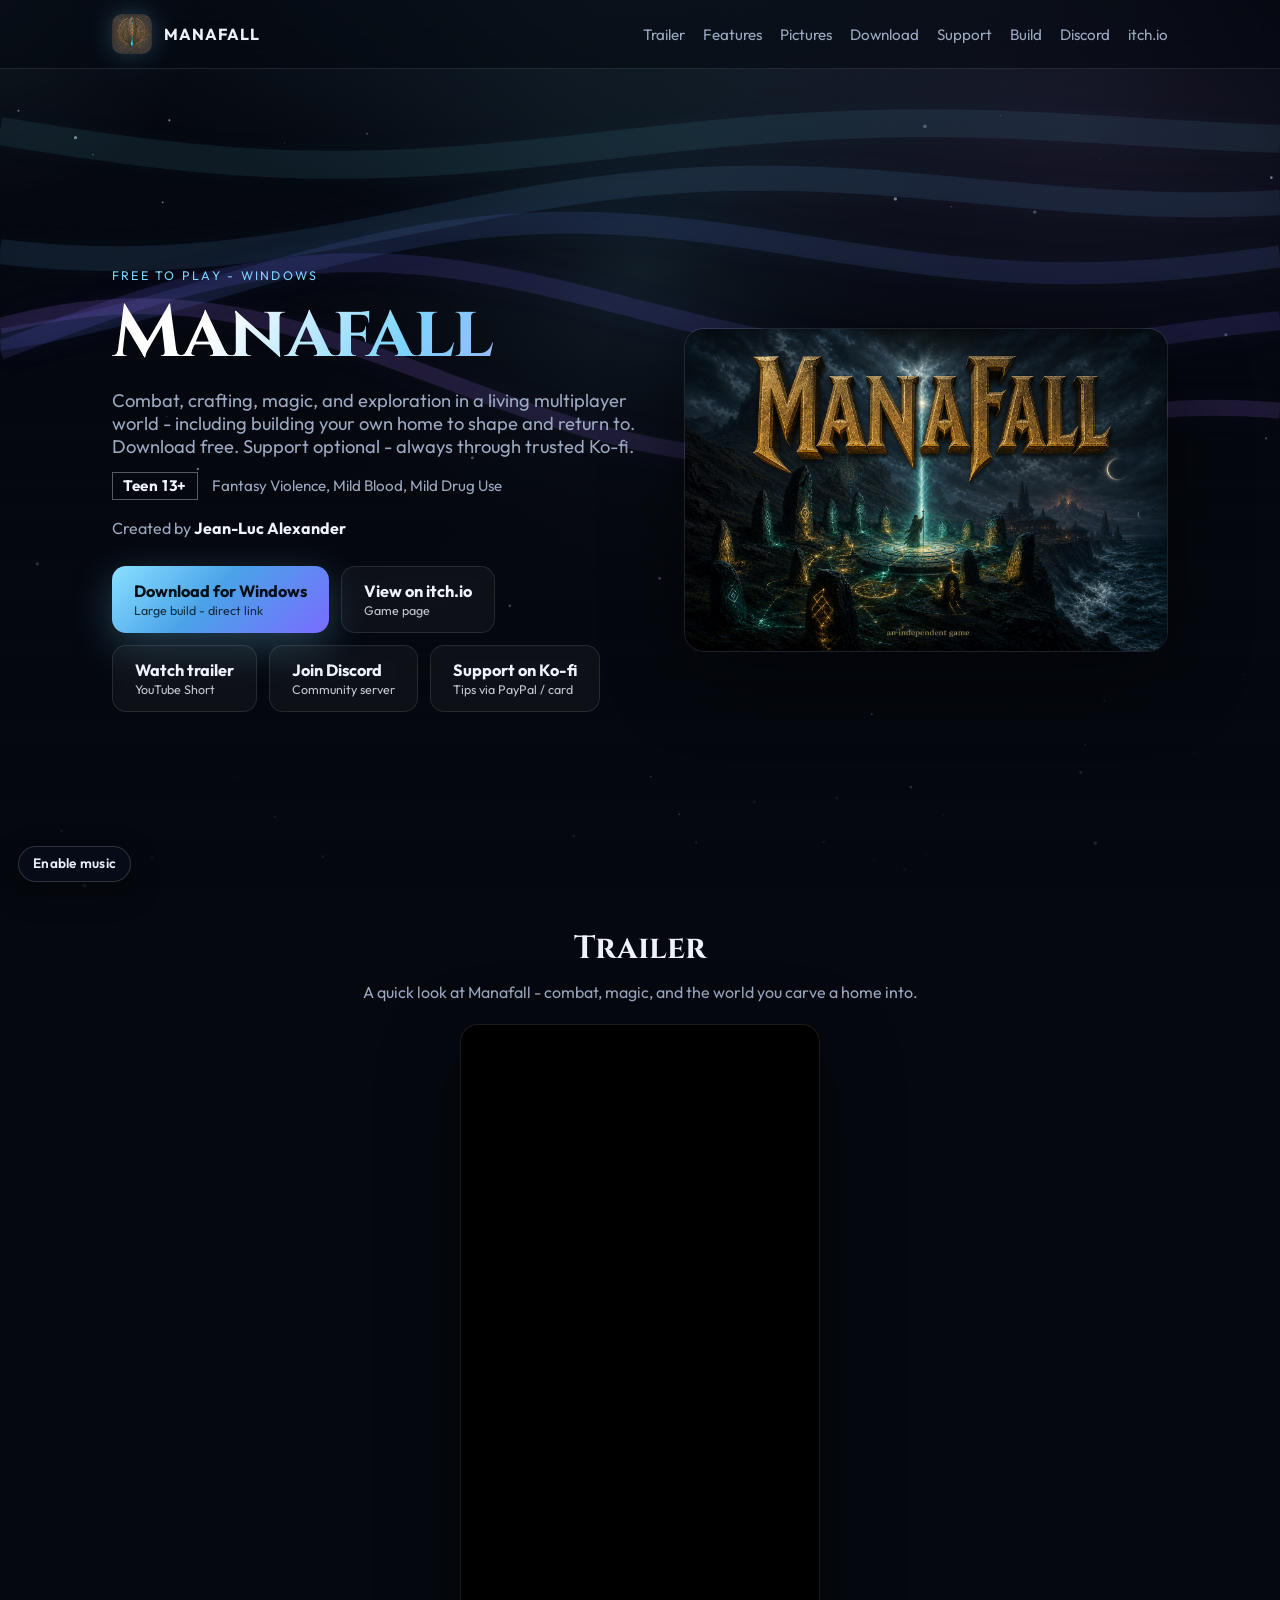
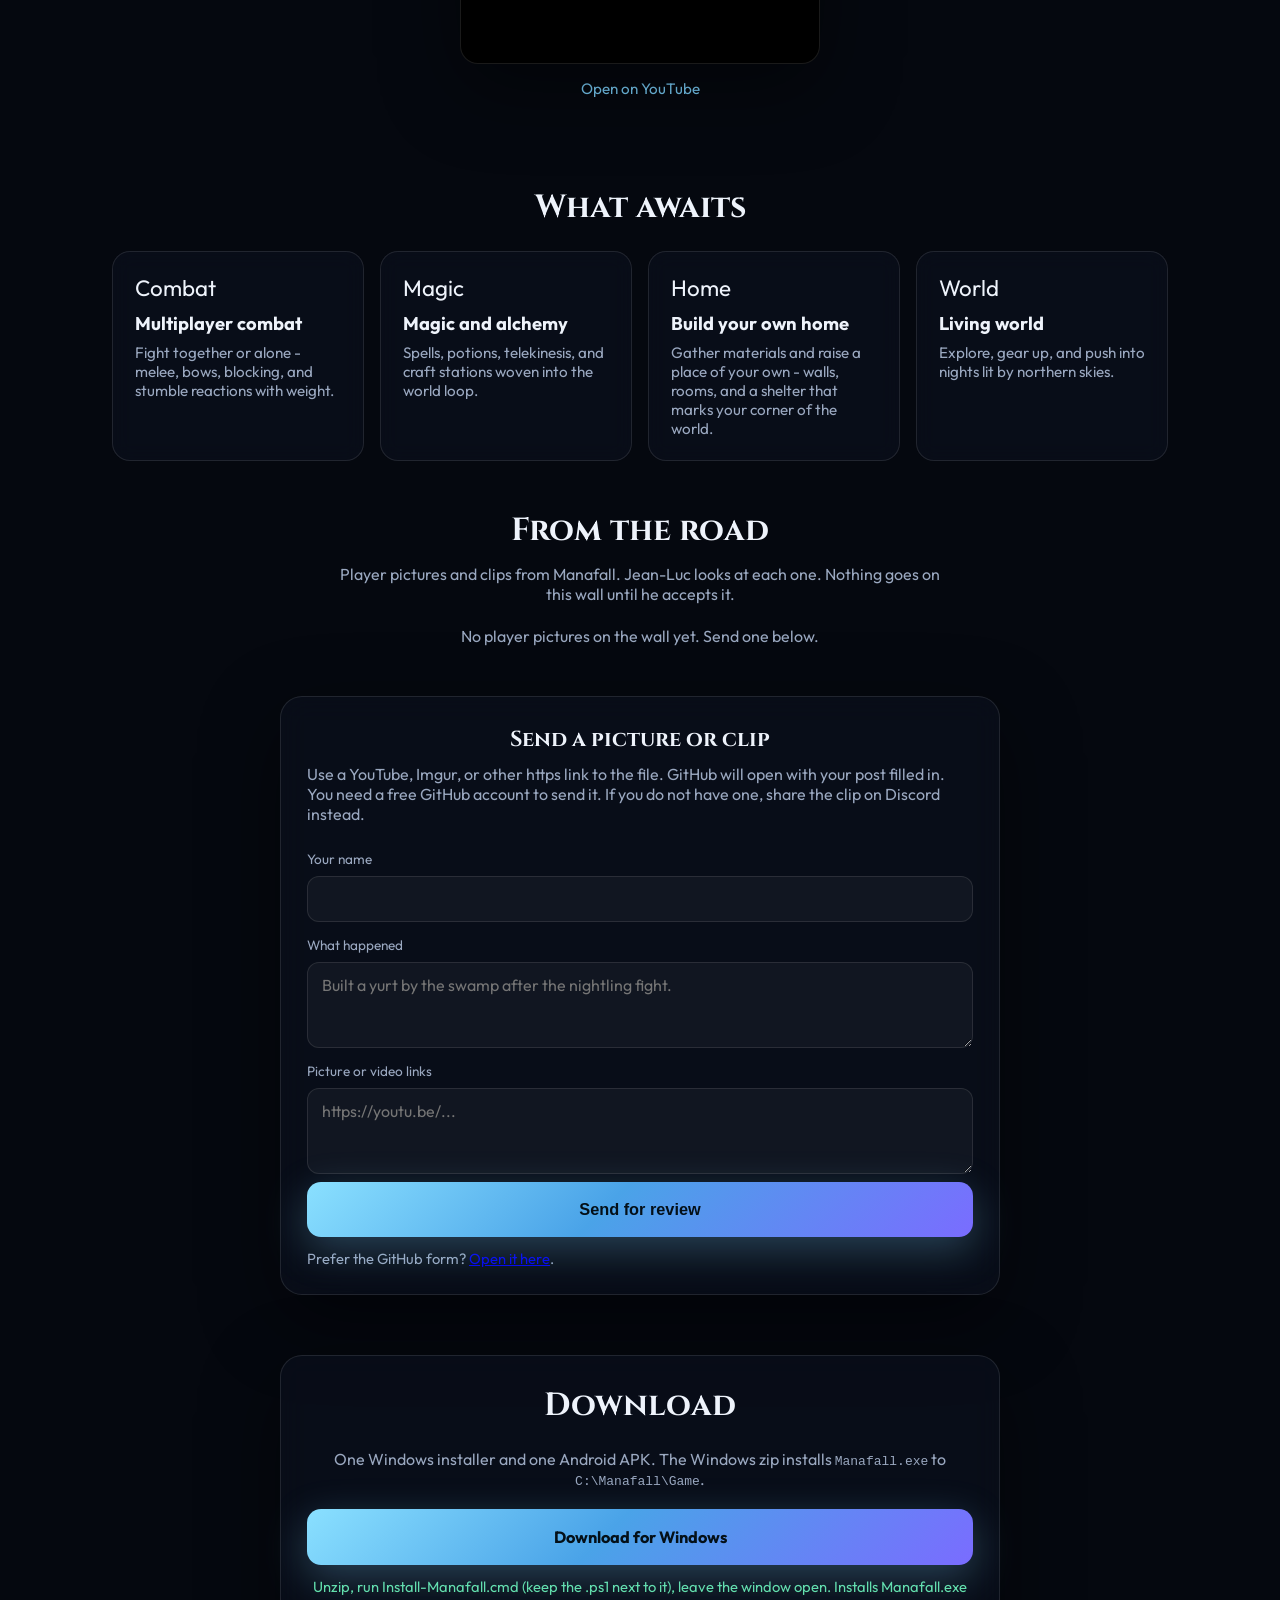
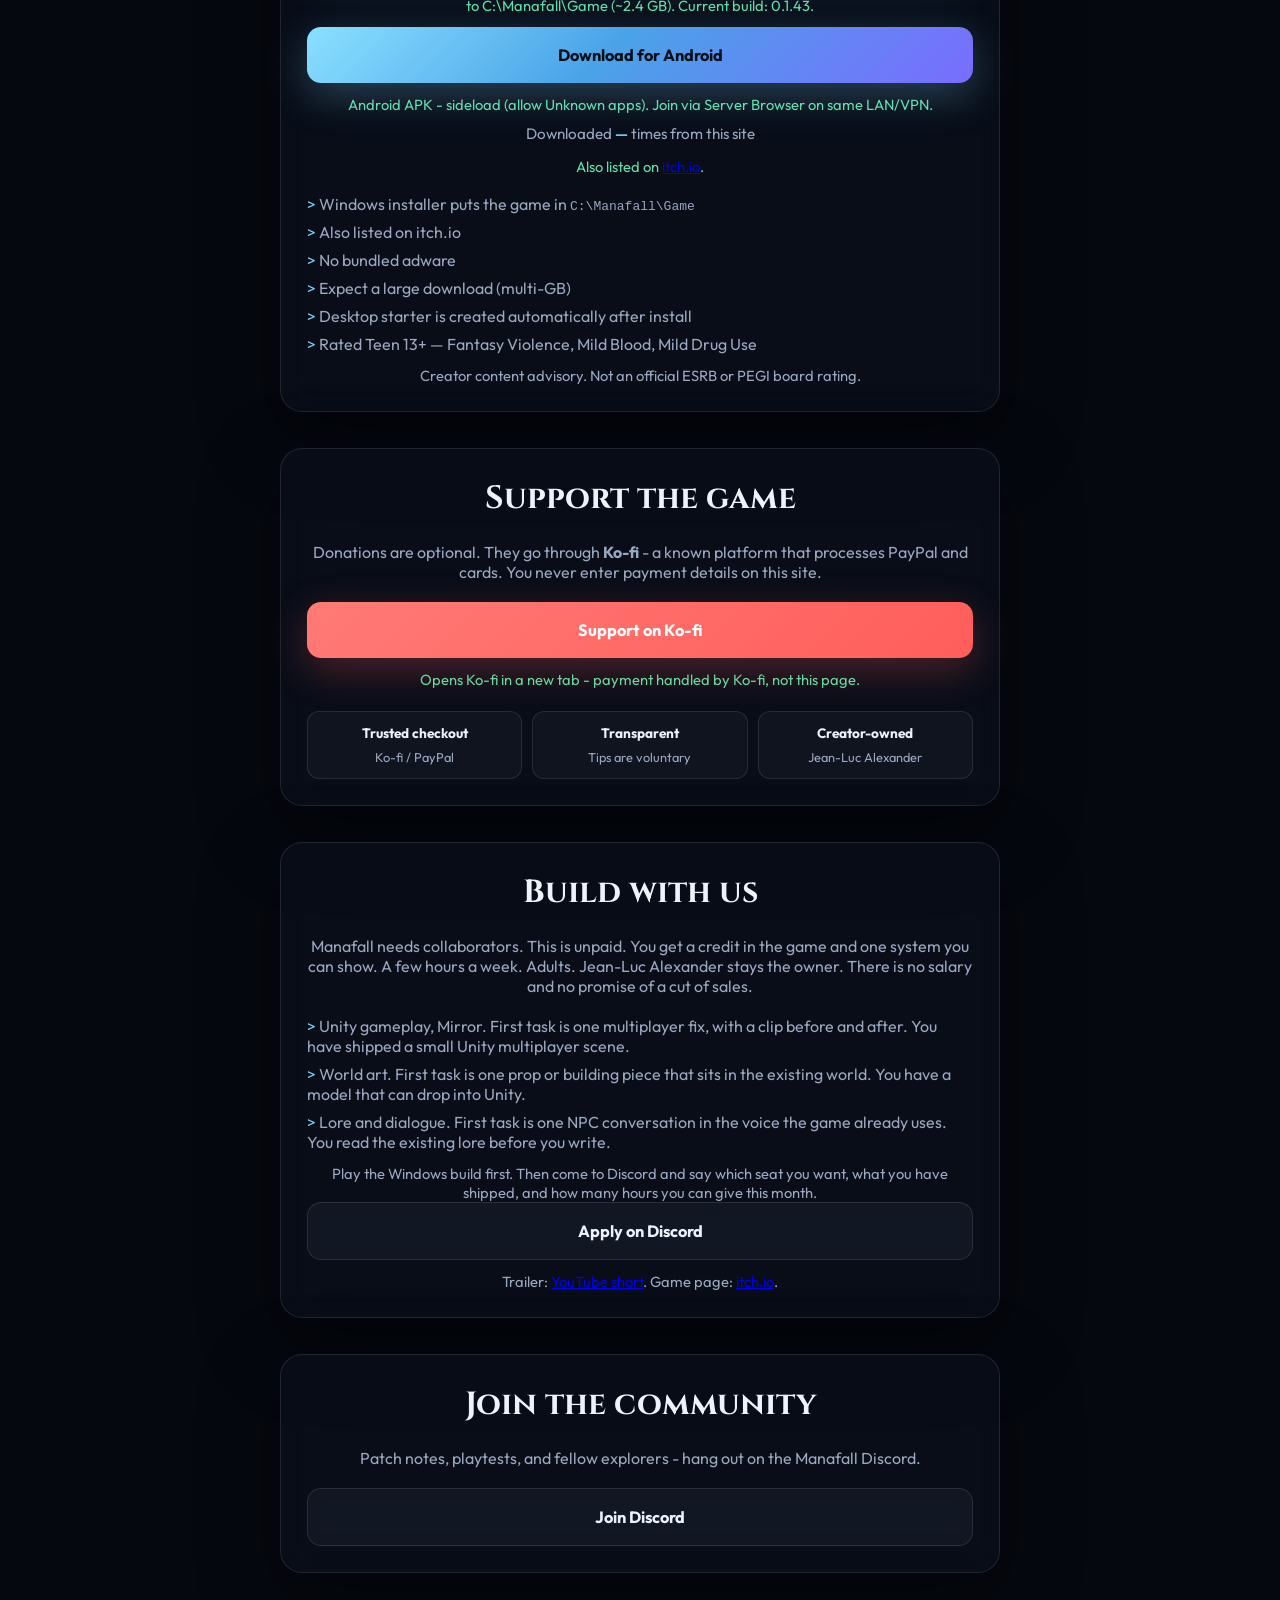
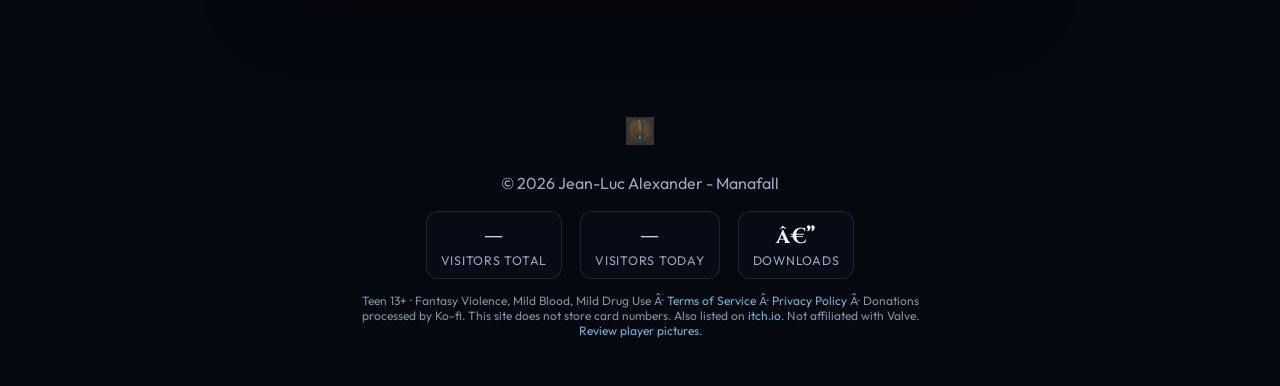
==== commit 5a23805a: "Show only one Windows and one Android download button. Remove the duplicate installer button and pla" ====
--- a/index.html
+++ b/index.html
@@ -150,46 +150,25 @@
     <section id="download" class="panel reveal">
       <div class="panel-inner">
         <h2>Download</h2>
-        <p class="panel-copy">Windows and Android builds. The Windows button downloads a small installer that puts <code>Manafall.exe</code> in <code>C:\Manafall\Game</code>. Or grab Windows from itch.io.</p>
+        <p class="panel-copy">One Windows installer and one Android APK. The Windows zip installs <code>Manafall.exe</code> to <code>C:\Manafall\Game</code>.</p>
         <a class="btn primary wide" id="downloadBtn" href="files/Install-Manafall.zip" download>
           <span id="downloadLabel">Download for Windows</span>
         </a>
-        <a class="btn primary wide" id="installBtn" href="files/Install-Manafall.zip" style="margin-top:0.75rem" download>
-          <span id="installLabel">Install to C:\Manafall\Game (puts Manafall.exe there)</span>
-        </a>
-        <p class="note ready" id="installNote">Download the installer zip, unzip it, then run <code>Install-Manafall.cmd</code> (keep the <code>.ps1</code> next to it). Leave the window open (~2.4 GB). Creates <code>C:\Manafall\Game\Manafall.exe</code>.</p>
+        <p class="note ready" id="downloadNote">Unzip, run <code>Install-Manafall.cmd</code> (keep the <code>.ps1</code> next to it), leave the window open (~2.4 GB). Current build: 0.1.43.</p>
         <a class="btn primary wide" id="androidDownloadBtn" href="#" aria-disabled="true" style="margin-top:0.75rem">
           <span id="androidDownloadLabel">Download for Android</span>
         </a>
         <p class="note" id="androidDownloadNote">Android APK (sideload). Allow Unknown apps.</p>
 
-        <p class="stat-inline" id="downloadCountLine">Downloaded <strong id="statDownloadsInline">â€”</strong> times from this site</p>
-        <a class="btn ghost wide" id="itchBtn" href="https://orangejuice90.itch.io/manafall" target="_blank" rel="noopener noreferrer">
-          <span>Get it on itch.io</span>
-        </a>
-        <p class="note" id="downloadNote">Download link appears here once the build is uploaded to secure hosting.</p>
-        <p class="note ready" id="updateFixNote">Installer installs the current Windows build (0.1.43). Free about 4 GB on C: first. After install, use Desktop\Manafall.exe or C:\Manafall\Game\Manafall.exe.</p>
-        <a class="btn ghost wide" id="playtestPatchBtn" href="files/manafall_cloud_agent_full.patch" style="margin-top:0.75rem" download>
-          <span id="playtestPatchLabel">Download playtest source patch (full)</span>
-        </a>
-        <a class="btn ghost wide" id="playtestPatchCodeBtn" href="files/manafall_cloud_agent_code.patch" style="margin-top:0.5rem" download>
-          <span id="playtestPatchCodeLabel">Download playtest source patch (code only)</span>
-        </a>
-        <a class="btn ghost wide" id="playtestPatchHideDebugBtn" href="files/manafall_hide_debug_overlays.patch" style="margin-top:0.5rem" download>
-          <span id="playtestPatchHideDebugLabel">Download patch: hide debug overlays only</span>
-        </a>
-        <a class="btn ghost wide" id="playtestPatchVersionBtn" href="files/manafall_version_label_and_hide_debug.patch" style="margin-top:0.5rem" download>
-          <span id="playtestPatchVersionLabel">Download patch: show version + hide debug</span>
-        </a>
-        <p class="note ready" id="playtestPatchNote">Newest Unity source patch from cloud-agent PR #76 — filament water caustics, main-menu version label (v0.1.44), hide sticky F3/F4 debug overlays, Nightling, Druclad, loot tiers, diseases, and more. Apply onto <code>main</code> with <code>git apply</code> (see apply notes). Not a Windows game zip — rebuild in Unity after apply.</p>
-        <p class="note" id="itchNote">Official itch.io page - follows, comments, and the same game listing.</p>
+        <p class="stat-inline" id="downloadCountLine">Downloaded <strong id="statDownloadsInline">—</strong> times from this site</p>
+        <p class="note" id="itchNote">Also listed on <a id="itchBtn" href="https://orangejuice90.itch.io/manafall" target="_blank" rel="noopener noreferrer">itch.io</a>.</p>
         <ul class="checklist">
           <li>Windows installer puts the game in <code>C:\Manafall\Game</code></li>
           <li>Also listed on itch.io</li>
           <li>No bundled adware</li>
           <li>Expect a large download (multi-GB)</li>
           <li>Desktop starter is created automatically after install</li>
-          <li id="ageRatingDownload">Rated Teen (13+) â€” Fantasy Violence, Mild Blood, Mild Drug Use</li>
+          <li id="ageRatingDownload">Rated Teen (13+) — Fantasy Violence, Mild Blood, Mild Drug Use</li>
         </ul>
         <p class="note" id="ageNote">Creator content advisory. Not an official ESRB or PEGI board rating.</p>
       </div>
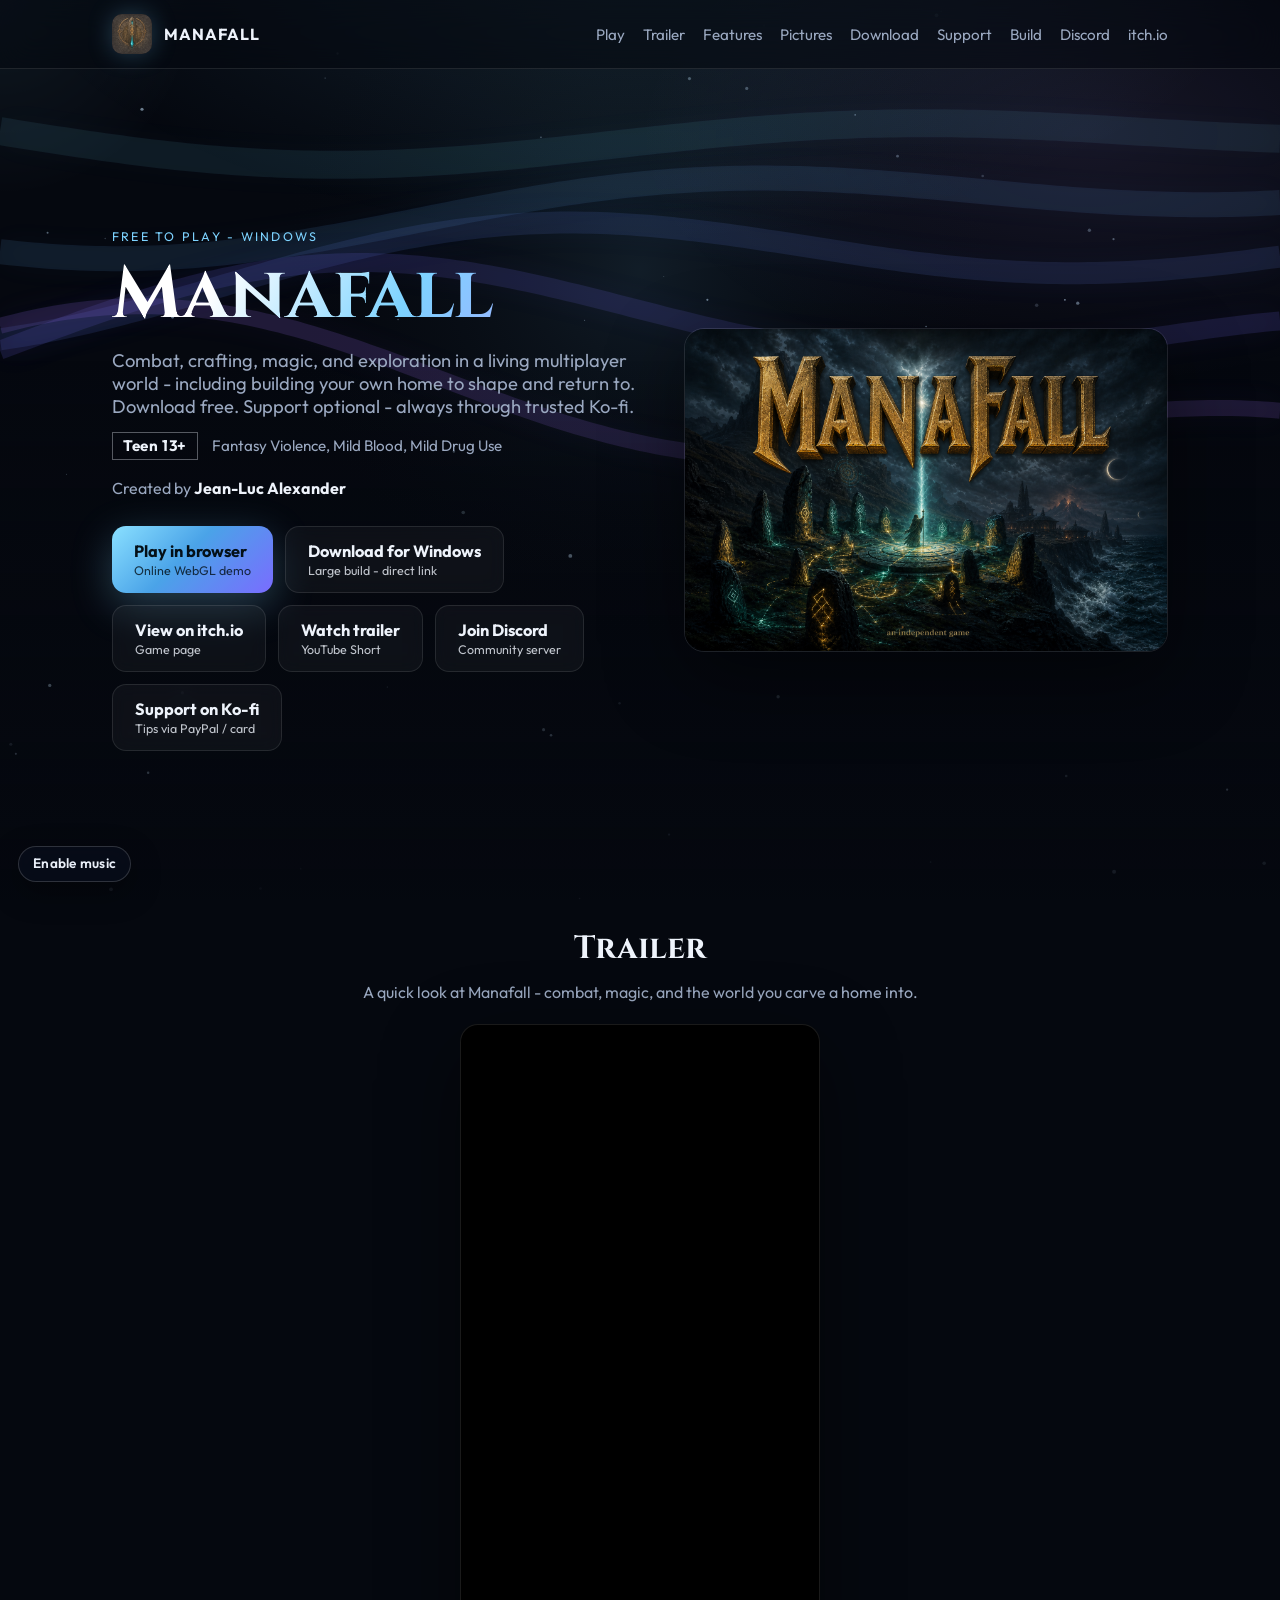
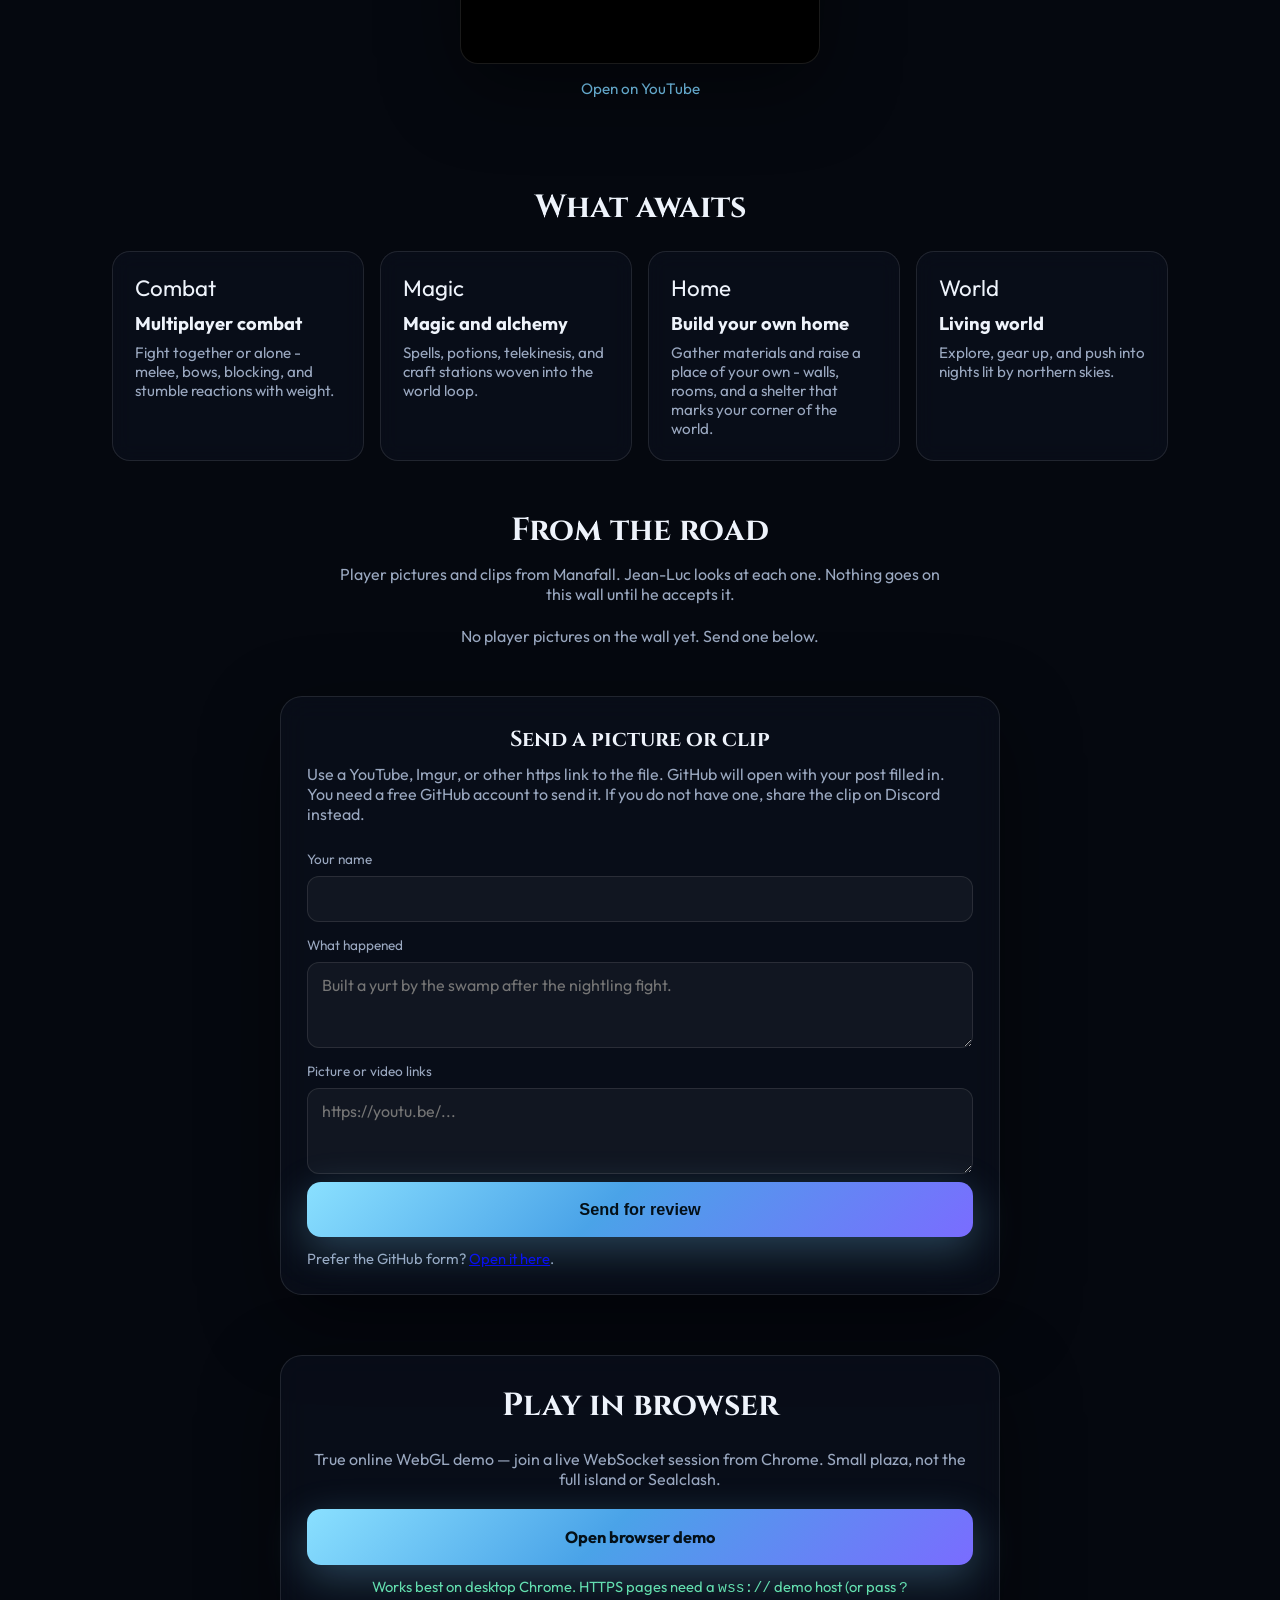
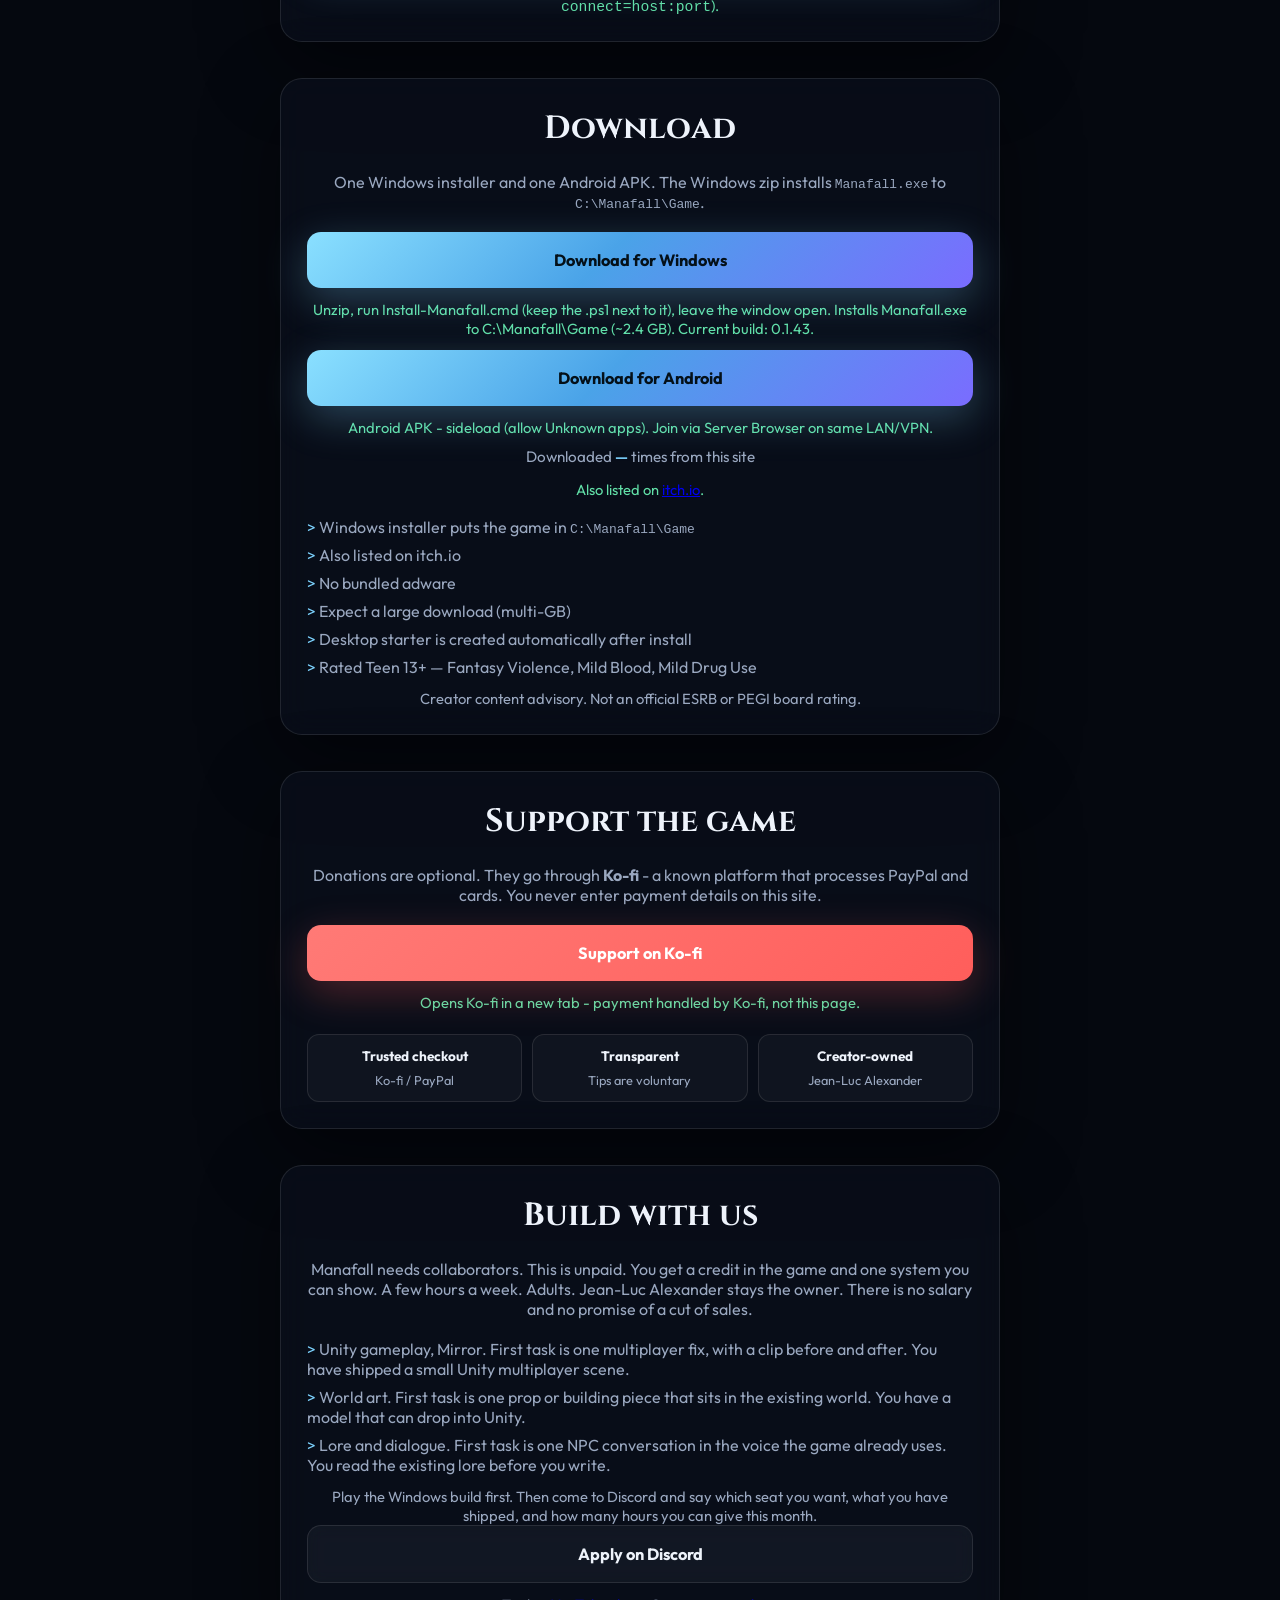
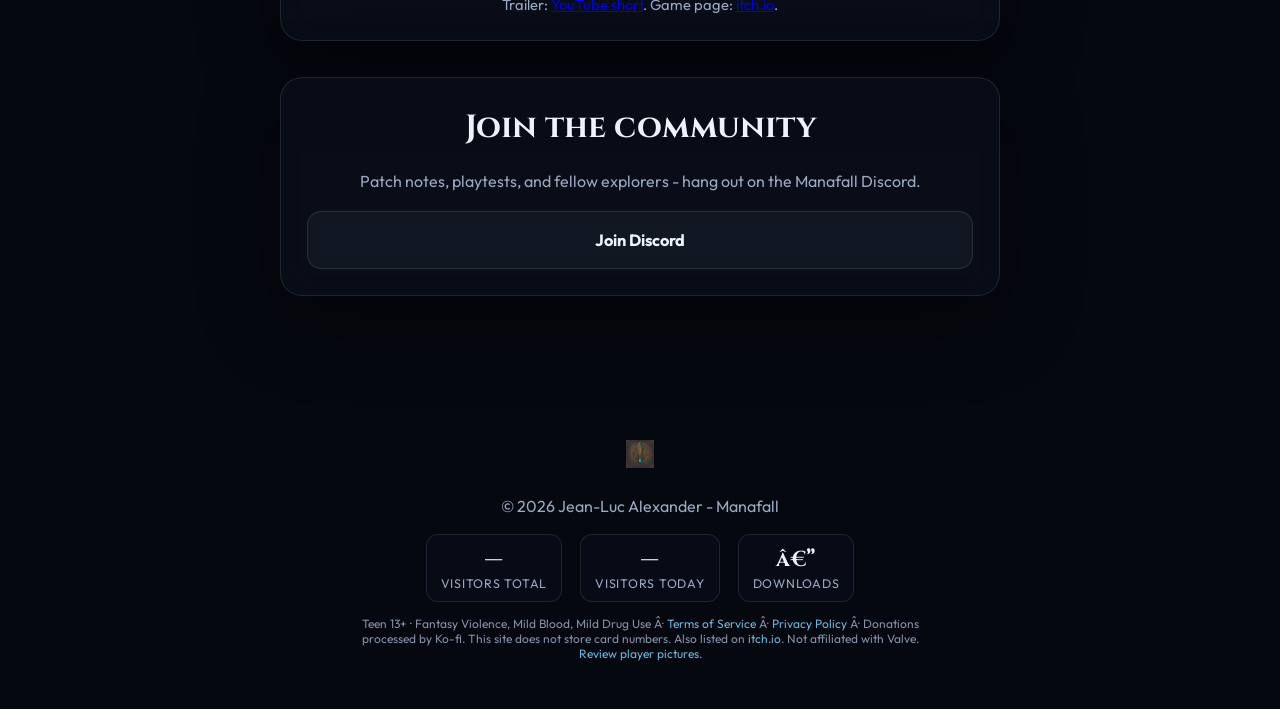
==== commit b8abf42e: "Add Play in browser page for WebGL online demo. Co-authored-by: Cursor <cursoragent@cursor.com>" ====
--- a/index.html
+++ b/index.html
@@ -24,6 +24,7 @@
         <span>MANAFALL</span>
       </a>
       <nav class="links">
+        <a href="play.html">Play</a>
         <a href="#trailer">Trailer</a>
         <a href="#features">Features</a>
         <a href="#from-the-road">Pictures</a>
@@ -48,7 +49,11 @@
         </p>
         <p class="by">Created by <strong>Jean-Luc Alexander</strong></p>
         <div class="hero-cta">
-          <a class="btn primary" id="downloadBtnTop" href="#download">
+          <a class="btn primary" id="playBtnTop" href="play.html">
+            <span>Play in browser</span>
+            <small>Online WebGL demo</small>
+          </a>
+          <a class="btn ghost" id="downloadBtnTop" href="#download">
             <span>Download for Windows</span>
             <small>Large build - direct link</small>
           </a>
@@ -147,6 +152,17 @@
       </div>
     </section>
 
+    <section id="play" class="panel reveal">
+      <div class="panel-inner">
+        <h2>Play in browser</h2>
+        <p class="panel-copy">True online WebGL demo — join a live WebSocket session from Chrome. Small plaza, not the full island or Sealclash.</p>
+        <a class="btn primary wide" id="playBtn" href="play.html">
+          <span>Open browser demo</span>
+        </a>
+        <p class="note ready" id="playNote">Works best on desktop Chrome. HTTPS pages need a <code>wss://</code> demo host (or pass <code>?connect=host:port</code>).</p>
+      </div>
+    </section>
+
     <section id="download" class="panel reveal">
       <div class="panel-inner">
         <h2>Download</h2>
